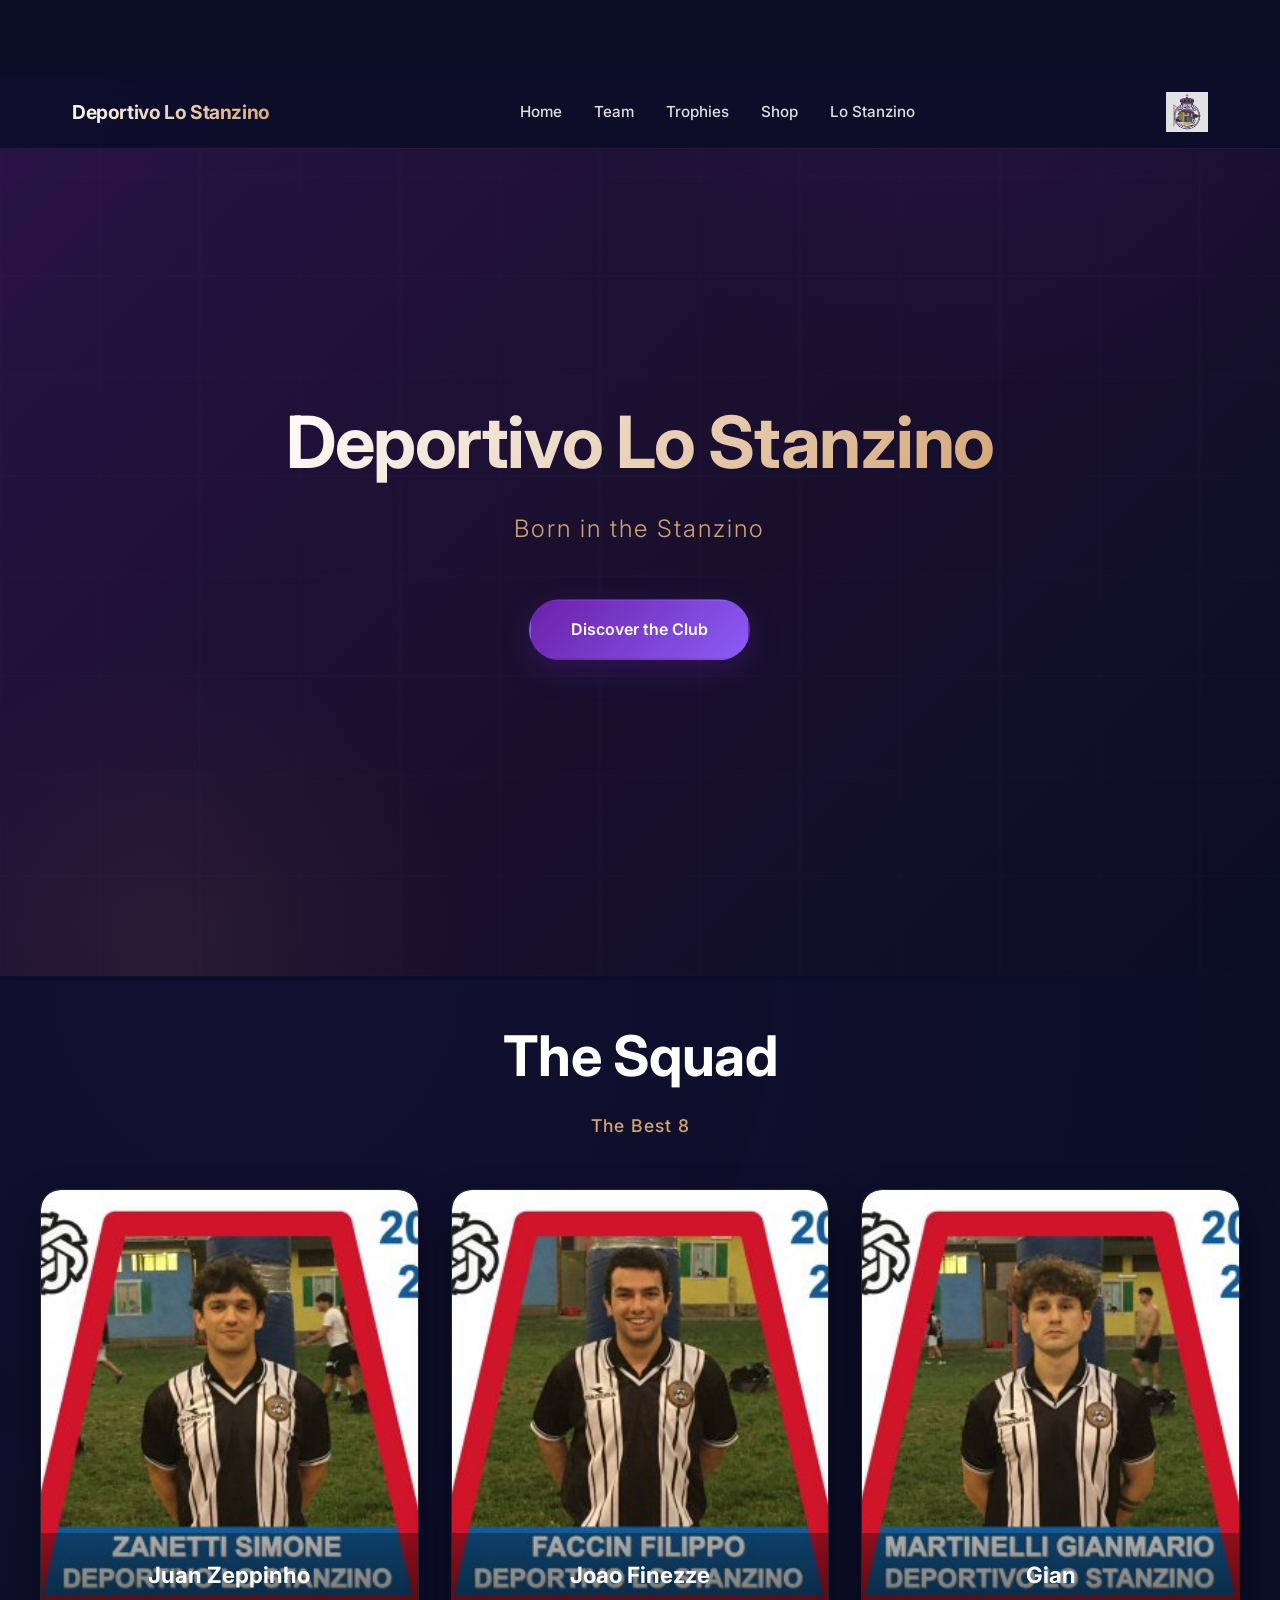
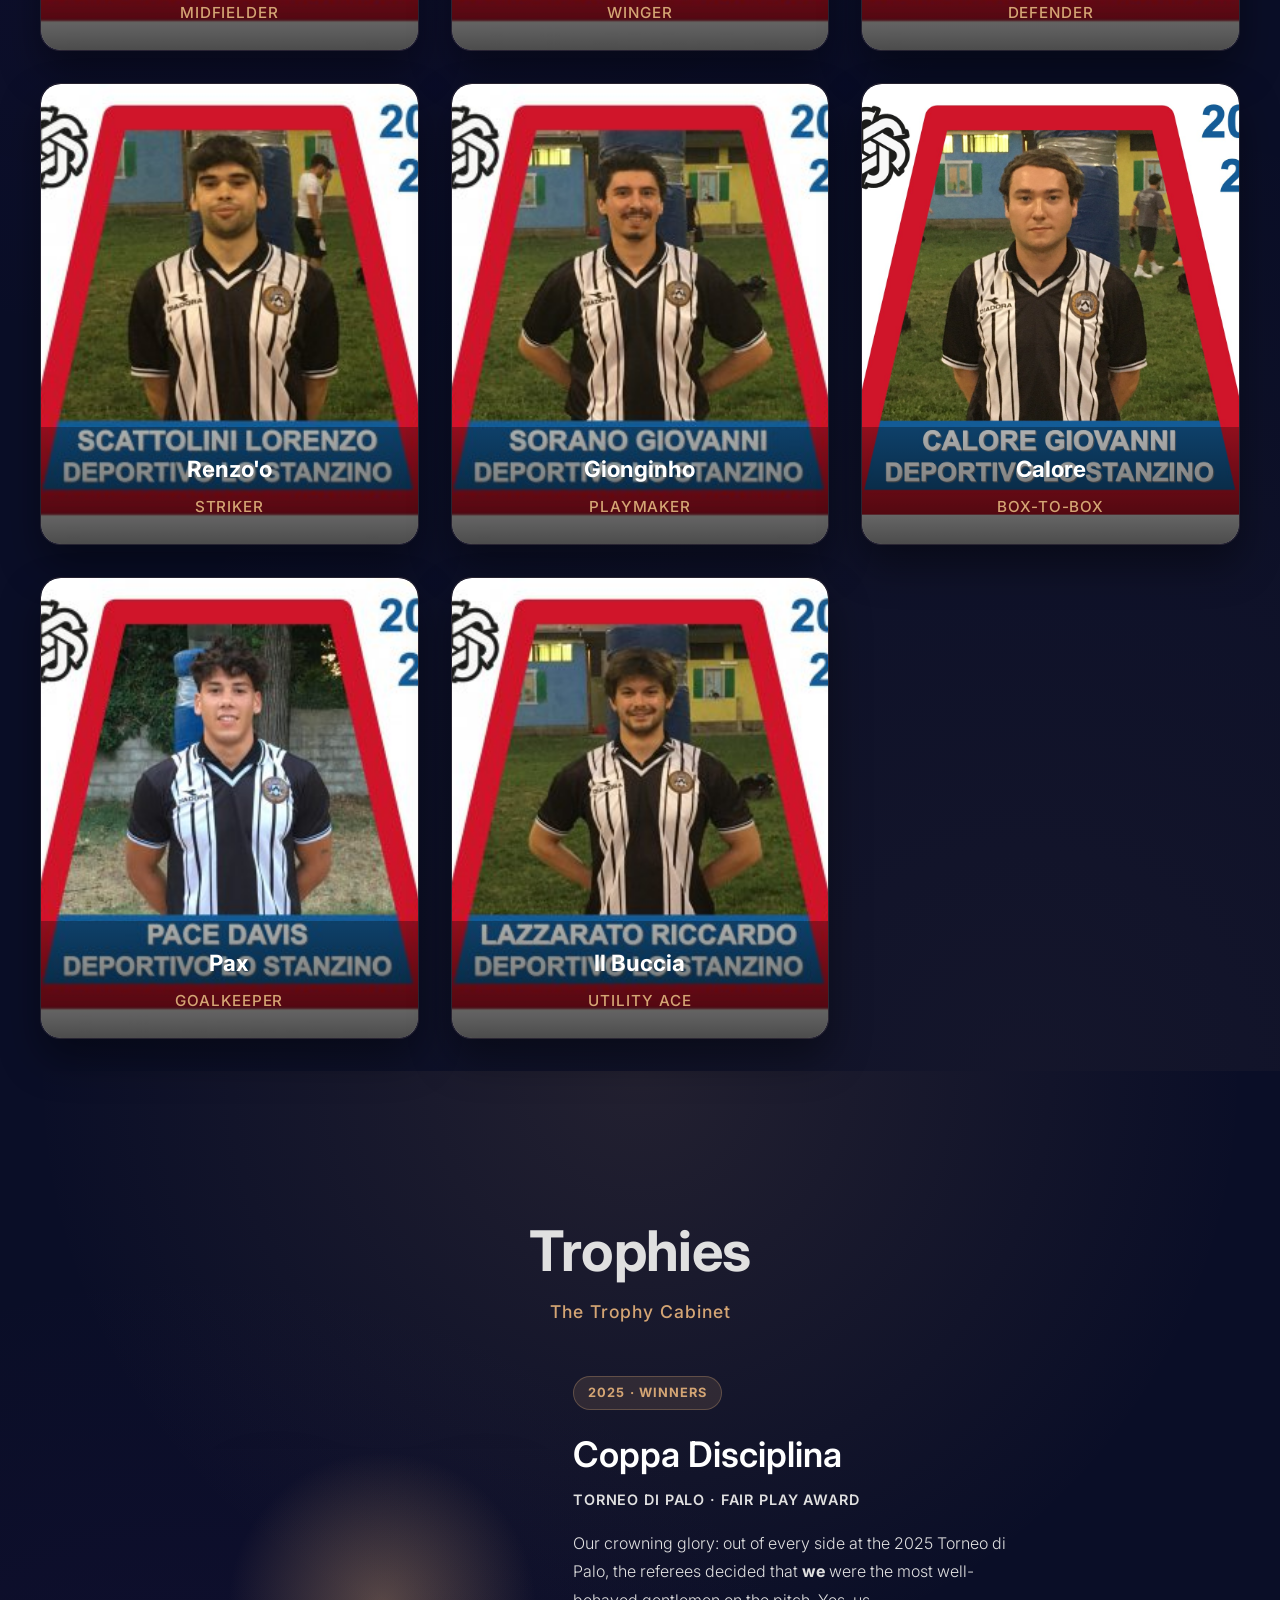
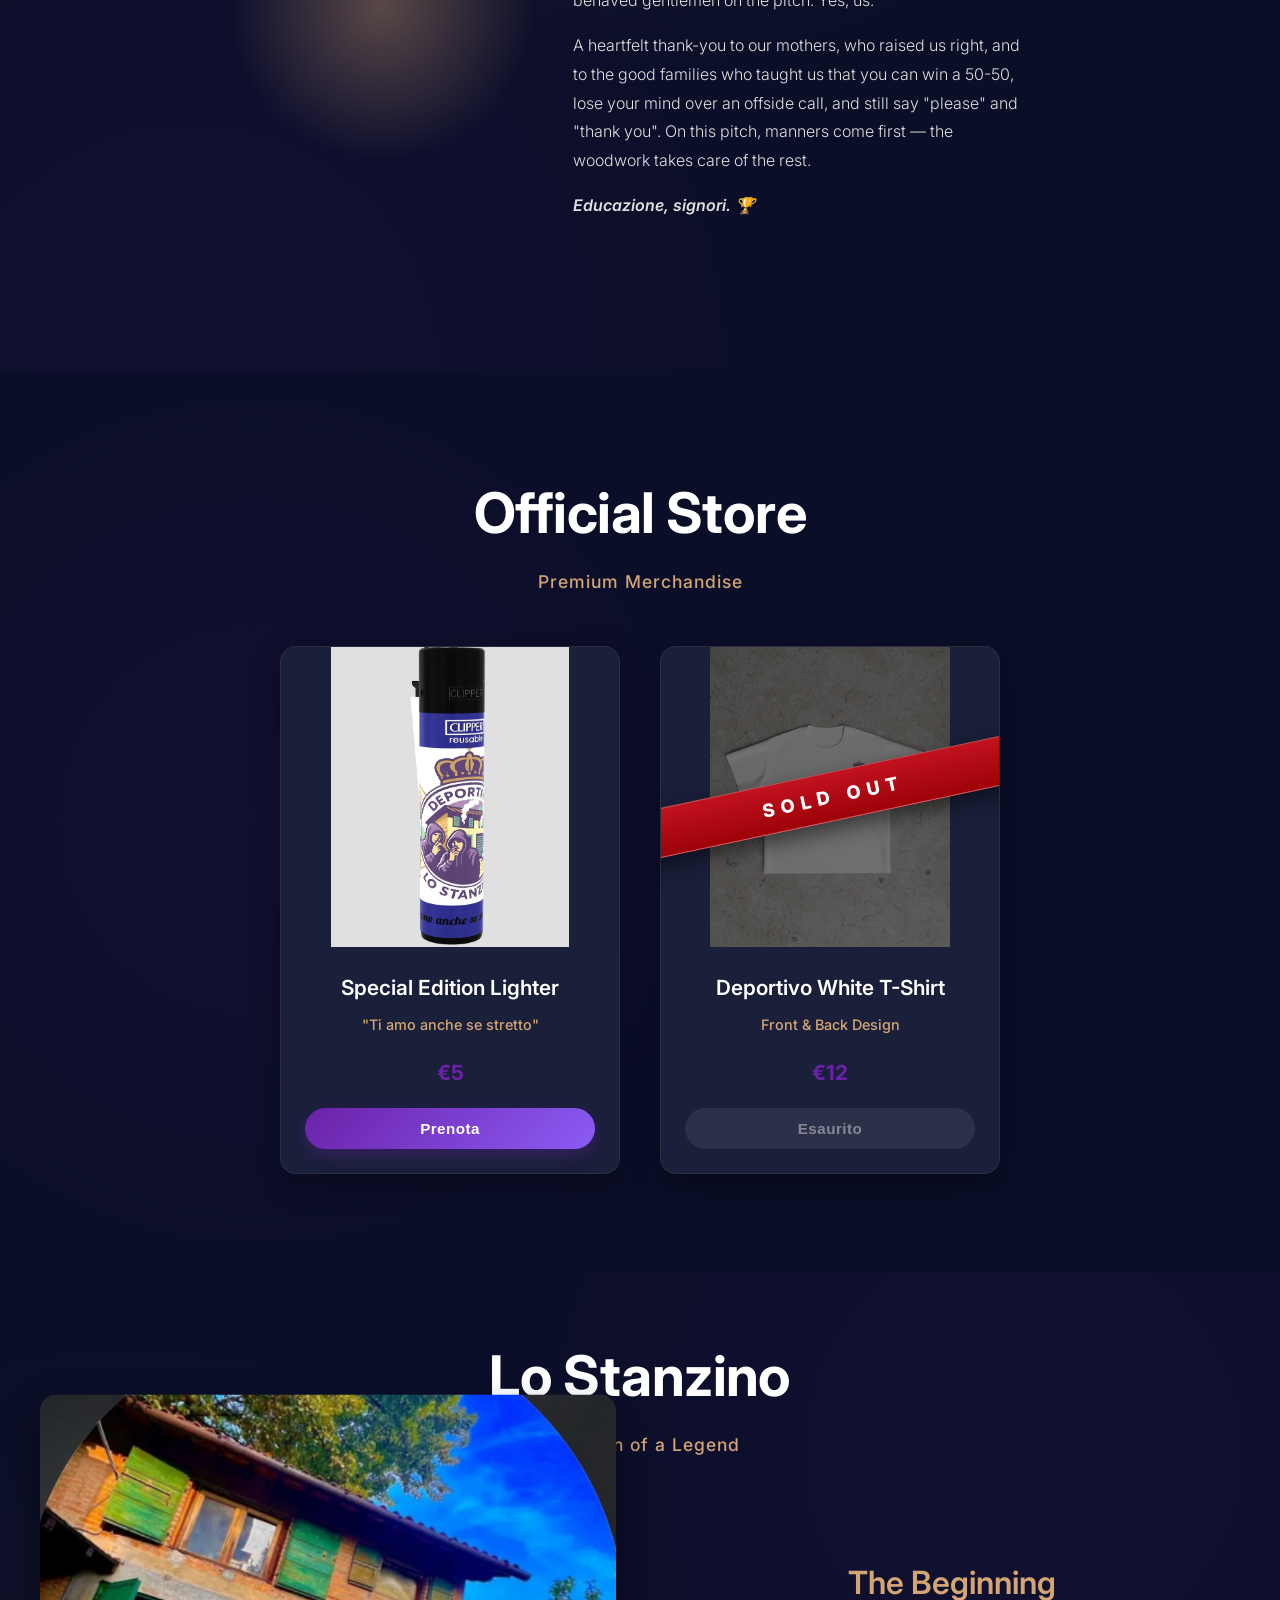
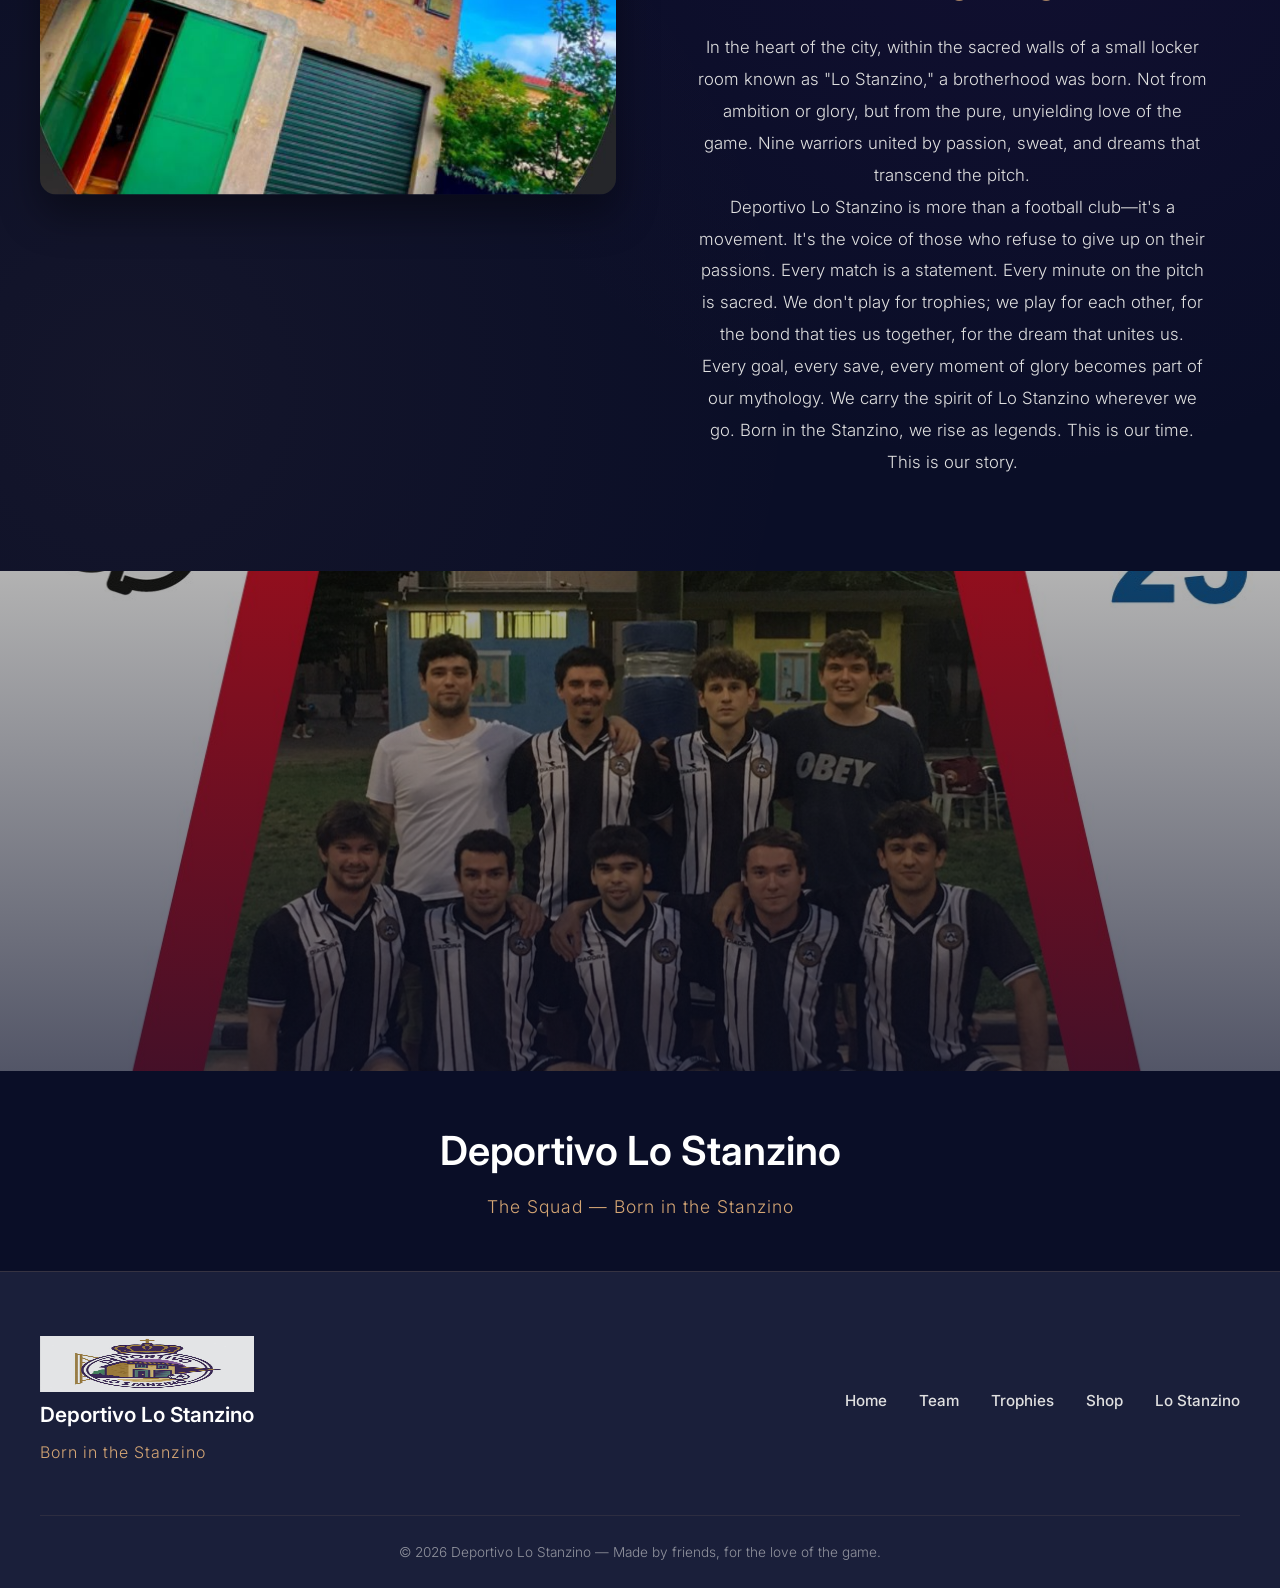
==== index.html @ 2923c327 "Add merch reservation modal (email request via FormSubmit) - Prenota button on available products (E" ====
<!DOCTYPE html>
<html lang="en">
<head>
    <meta charset="UTF-8">
    <meta name="viewport" content="width=device-width, initial-scale=1.0">
    <title>Deportivo Lo Stanzino - Born in the Stanzino</title>
    <link rel="preconnect" href="https://fonts.googleapis.com">
    <link rel="preconnect" href="https://fonts.gstatic.com" crossorigin>
    <link href="https://fonts.googleapis.com/css2?family=Inter:wght@300;400;500;600;700;800&display=swap" rel="stylesheet">
    <link rel="stylesheet" href="style.css?v=reserve-1">
</head>
<body>
    <!-- SCROLL PROGRESS INDICATOR -->
    <div class="scroll-progress"></div>
    <nav class="navbar">
        <div class="nav-container">
            <h1 class="nav-logo">Deportivo Lo Stanzino</h1>
            <ul class="nav-links">
                <li><a href="#hero">Home</a></li>
                <li><a href="#team">Team</a></li>
                <li><a href="#trophies">Trophies</a></li>
                <li><a href="#shop">Shop</a></li>
                <li><a href="#stanzino">Lo Stanzino</a></li>
            </ul>            <div class="nav-logo-right">
                <img loading="lazy" decoding="async" src="images/Logo.png" alt="Deportivo Lo Stanzino Logo">
            </div>        </div>
    </nav>

    <main class="main-container">
        <!-- HERO SECTION -->
        <section id="hero" class="section hero">
            <div class="hero-overlay"></div>
            <div class="hero-content">
                <h1>Deportivo Lo Stanzino</h1>
                <p class="hero-subtitle">Born in the Stanzino</p>
                <a href="#team" class="btn btn-primary">Discover the Club</a>
            </div>
        </section>

        <!-- TEAM SECTION -->
        <section id="team" class="section team">
            <div class="section-content">
                <h2>The Squad</h2>
                <p class="section-subtitle">The Best 8</p>
                <div class="players-grid squad-grid">
                    <article class="player-card flip-card fade-in" data-flip-card data-player="juan-zeppinho" tabindex="0" role="button" aria-pressed="false" aria-label="Flip card for Juan Zeppinho">
                        <div class="card-inner">
                            <div class="card-face card-front">
                                <img loading="lazy" decoding="async" src="images/Zeppe.jpg" alt="Juan Zeppinho">
                                <div class="player-info">
                                    <h3>Juan Zeppinho</h3>
                                    <p>Midfielder</p>
                                </div>
                            </div>
                            <div class="card-face card-back">
                                <span class="player-tag">The Brain</span>
                                <h3>Juan Zeppinho</h3>
                                <p><strong>Position:</strong> Midfielder</p>
                                <p><strong>Fun stat:</strong> 94% success rate on passes nobody saw coming.</p>
                                <p>Builds impossible plays, survives impossible dribbles, and somehow always leaves two defenders arguing.</p>
                                <p class="player-traits">Traits: vision, chaos control, velvet first touch</p>
                            </div>
                        </div>
                    </article>

                    <article class="player-card flip-card fade-in" data-flip-card data-player="joao-finezze" tabindex="0" role="button" aria-pressed="false" aria-label="Flip card for Joao Finezze">
                        <div class="card-inner">
                            <div class="card-face card-front">
                                <img loading="lazy" decoding="async" src="images/Joaofinezze.jpg" alt="Joao Finezze">
                                <div class="player-info">
                                    <h3>Joao Finezze</h3>
                                    <p>Winger</p>
                                </div>
                            </div>
                            <div class="card-face card-back">
                                <span class="player-tag">Silk Boots</span>
                                <h3>Joao Finezze</h3>
                                <p><strong>Position:</strong> Winger</p>
                                <p><strong>Fun stat:</strong> Averages three nutmegs per match and one apology.</p>
                                <p>Lives for the flashy touch, the risky feint, and the moment a fullback realizes it is going to be a long night.</p>
                                <p class="player-traits">Traits: flair, quick feet, crowd energy</p>
                            </div>
                        </div>
                    </article>

                    <article class="player-card flip-card fade-in" data-flip-card data-player="gian" tabindex="0" role="button" aria-pressed="false" aria-label="Flip card for Gian">
                        <div class="card-inner">
                            <div class="card-face card-front">
                                <img loading="lazy" decoding="async" src="images/Gian.jpg" alt="Gian">
                                <div class="player-info">
                                    <h3>Gian</h3>
                                    <p>Defender</p>
                                </div>
                            </div>
                            <div class="card-face card-back">
                                <span class="player-tag">Wall Builder</span>
                                <h3>Gian</h3>
                                <p><strong>Position:</strong> Defender</p>
                                <p><strong>Fun stat:</strong> Has never met a tackle he did not think was clean.</p>
                                <p>Turns every duel into a personal mission and protects the back line with pure stubbornness and perfect timing.</p>
                                <p class="player-traits">Traits: grit, timing, shoulder-to-shoulder masterclass</p>
                            </div>
                        </div>
                    </article>

                    <article class="player-card flip-card fade-in" data-flip-card data-player="renzo" tabindex="0" role="button" aria-pressed="false" aria-label="Flip card for Renzo'o">
                        <div class="card-inner">
                            <div class="card-face card-front">
                                <img loading="lazy" decoding="async" src="images/Renzo'o.jpg" alt="Renzo'o">
                                <div class="player-info">
                                    <h3>Renzo'o</h3>
                                    <p>Striker</p>
                                </div>
                            </div>
                            <div class="card-face card-back">
                                <span class="player-tag">Last Touch Prince</span>
                                <h3>Renzo'o</h3>
                                <p><strong>Position:</strong> Striker</p>
                                <p><strong>Fun stat:</strong> Needs half a chance, and usually asks for less.</p>
                                <p>Appears quiet for ten minutes, then suddenly scores like he had been scripting the whole match from the shadows.</p>
                                <p class="player-traits">Traits: positioning, cold finishing, sneaky movement</p>
                            </div>
                        </div>
                    </article>

                    <article class="player-card flip-card fade-in" data-flip-card data-player="gionginho" tabindex="0" role="button" aria-pressed="false" aria-label="Flip card for Gionginho">
                        <div class="card-inner">
                            <div class="card-face card-front">
                                <img loading="lazy" decoding="async" src="images/Gionginho.jpg" alt="Gionginho">
                                <div class="player-info">
                                    <h3>Gionginho</h3>
                                    <p>Playmaker</p>
                                </div>
                            </div>
                            <div class="card-face card-back">
                                <span class="player-tag">Tempo Dealer</span>
                                <h3>Gionginho</h3>
                                <p><strong>Position:</strong> Playmaker</p>
                                <p><strong>Fun stat:</strong> Controls pace so well even teammates start jogging to his rhythm.</p>
                                <p>Reads the game two steps ahead and makes the hard pass look like the most obvious decision in the world.</p>
                                <p class="player-traits">Traits: composure, passing range, calm under pressure</p>
                            </div>
                        </div>
                    </article>

                    <article class="player-card flip-card fade-in" data-flip-card data-player="calore" tabindex="0" role="button" aria-pressed="false" aria-label="Flip card for Calore">
                        <div class="card-inner">
                            <div class="card-face card-front">
                                <img loading="lazy" decoding="async" src="images/Calore.jpg" alt="Calore">
                                <div class="player-info">
                                    <h3>Calore</h3>
                                    <p>Box-to-box</p>
                                </div>
                            </div>
                            <div class="card-face card-back">
                                <span class="player-tag">Engine Room</span>
                                <h3>Calore</h3>
                                <p><strong>Position:</strong> Box-to-box Midfielder</p>
                                <p><strong>Fun stat:</strong> Covers so much ground the GPS asks for a break.</p>
                                <p>Brings noise, pressing, and endless legs, then still finds energy to argue for one more attacking run.</p>
                                <p class="player-traits">Traits: stamina, pressing, relentless recovery runs</p>
                            </div>
                        </div>
                    </article>

                    <article class="player-card flip-card fade-in" data-flip-card data-player="pax" tabindex="0" role="button" aria-pressed="false" aria-label="Flip card for Pax">
                        <div class="card-inner">
                            <div class="card-face card-front">
                                <img loading="lazy" decoding="async" src="images/Pax.jpg" alt="Pax">
                                <div class="player-info">
                                    <h3>Pax</h3>
                                    <p>Goalkeeper</p>
                                </div>
                            </div>
                            <div class="card-face card-back">
                                <span class="player-tag">Safe Hands</span>
                                <h3>Pax</h3>
                                <p><strong>Position:</strong> Goalkeeper</p>
                                <p><strong>Fun stat:</strong> Makes one impossible save per game just to keep the plot interesting.</p>
                                <p>The last line of defense, loudest voice on the pitch, and owner of the dramatic stop everyone talks about after.</p>
                                <p class="player-traits">Traits: reflexes, leadership, chaos management</p>
                            </div>
                        </div>
                    </article>

                    <article class="player-card flip-card fade-in" data-flip-card data-player="il-buccia" tabindex="0" role="button" aria-pressed="false" aria-label="Flip card for Il Buccia">
                        <div class="card-inner">
                            <div class="card-face card-front">
                                <img loading="lazy" decoding="async" src="images/Ilbuccia.jpg" alt="Il Buccia">
                                <div class="player-info">
                                    <h3>Il Buccia</h3>
                                    <p>Utility Ace</p>
                                </div>
                            </div>
                            <div class="card-face card-back">
                                <span class="player-tag">Wildcard</span>
                                <h3>Il Buccia</h3>
                                <p><strong>Position:</strong> Utility Player</p>
                                <p><strong>Fun stat:</strong> Can play anywhere, including emotionally in the opponent's head.</p>
                                <p>Impossible to label, impossible to ignore, and always one strange bounce away from doing something unforgettable.</p>
                                <p class="player-traits">Traits: adaptability, hustle, unpredictable genius</p>
                            </div>
                        </div>
                    </article>
                </div>
            </div>
        </section>

        <!-- TROPHIES SECTION -->
        <section id="trophies" class="section trophies">
            <div class="section-content">
                <h2>Trophies</h2>
                <p class="section-subtitle">The Trophy Cabinet</p>

                <div class="trophy-showcase fade-in">
                    <div class="trophy-visual">
                        <img src="images/Trophies/coppa-disciplina-2025-sticker.png" alt="Coppa Disciplina 2025 - Torneo di Palo" width="270" loading="lazy" decoding="async">
                    </div>
                    <div class="trophy-details">
                        <span class="trophy-tag">2025 · Winners</span>
                        <h3>Coppa Disciplina</h3>
                        <p class="trophy-meta">Torneo di Palo · Fair Play Award</p>
                        <p>Our crowning glory: out of every side at the 2025 Torneo di Palo, the referees decided that <strong>we</strong> were the most well-behaved gentlemen on the pitch. Yes, us.</p>
                        <p>A heartfelt thank-you to our mothers, who raised us right, and to the good families who taught us that you can win a 50-50, lose your mind over an offside call, and still say "please" and "thank you". On this pitch, manners come first — the woodwork takes care of the rest.</p>
                        <p class="trophy-footnote">Educazione, signori. 🏆</p>
                    </div>
                </div>
            </div>
        </section>

        <!-- SHOP SECTION -->
        <section id="shop" class="section shop">
            <div class="section-content">
                <h2>Official Store</h2>
                <p class="section-subtitle">Premium Merchandise</p>
                <div class="products-grid">
                    <div class="product-card fade-in">
                        <div class="product-image">
                            <img loading="lazy" decoding="async" src="images/AccendinoTiamoanchesestrettospecialedition.jpeg" alt="Ti amo anche se stretto Special Edition Lighter">
                        </div>
                        <h3>Special Edition Lighter</h3>
                        <p class="product-subtitle">"Ti amo anche se stretto"</p>
                        <p class="price">€5</p>
                        <button class="btn-reserve" type="button" data-reserve-open data-product="Special Edition Lighter">Prenota</button>
                    </div>
                    <div class="product-card fade-in sold-out">
                        <div class="product-image">
                            <img loading="lazy" decoding="async" src="images/TeeDeportivoFronte.jpeg" alt="Deportivo White T-Shirt">
                            <span class="sold-out-banner">Sold Out</span>
                        </div>
                        <h3>Deportivo White T-Shirt</h3>
                        <p class="product-subtitle">Front & Back Design</p>
                        <p class="price">€12</p>
                        <button class="btn-reserve" type="button" disabled>Esaurito</button>
                    </div>
                </div>
            </div>
        </section>

        <!-- STANZINO SECTION -->
        <section id="stanzino" class="section stanzino">
            <div class="section-content">
                <h2>Lo Stanzino</h2>
                <p class="section-subtitle">The Birth of a Legend</p>
                
                <div class="story-container">
                    <div class="story-block fade-in">
                        <img loading="lazy" decoding="async" src="images/Stanzino.jpeg" alt="Lo Stanzino - The Sacred Locker Room" class="story-image">
                        <div class="story-text">
                            <h3>The Beginning</h3>
                            <p>In the heart of the city, within the sacred walls of a small locker room known as "Lo Stanzino," a brotherhood was born. Not from ambition or glory, but from the pure, unyielding love of the game. Nine warriors united by passion, sweat, and dreams that transcend the pitch.</p>
                            <p>Deportivo Lo Stanzino is more than a football club—it's a movement. It's the voice of those who refuse to give up on their passions. Every match is a statement. Every minute on the pitch is sacred. We don't play for trophies; we play for each other, for the bond that ties us together, for the dream that unites us.</p>
                            <p>Every goal, every save, every moment of glory becomes part of our mythology. We carry the spirit of Lo Stanzino wherever we go. Born in the Stanzino, we rise as legends. This is our time. This is our story.</p>
                        </div>
                    </div>
                </div>
            </div>
        </section>

        <!-- TEAM PHOTO CLOSING -->
        <section class="team-photo-closing">
            <div class="team-photo-container">
                <img loading="lazy" decoding="async" src="images/DEPORTIVO.jpg" alt="Deportivo Lo Stanzino - The Squad">
                <div class="photo-overlay"></div>
            </div>
            <div class="photo-caption">
                <h3>Deportivo Lo Stanzino</h3>
                <p>The Squad — Born in the Stanzino</p>
            </div>
        </section>
    </main>

    <!-- FOOTER -->
    <footer class="site-footer">
        <div class="footer-content">
            <div class="footer-brand">
                <img loading="lazy" decoding="async" src="images/Logo.png" alt="Deportivo Lo Stanzino Logo" class="footer-logo">
                <h3>Deportivo Lo Stanzino</h3>
                <p>Born in the Stanzino</p>
            </div>
            <nav class="footer-links" aria-label="Footer navigation">
                <a href="#hero">Home</a>
                <a href="#team">Team</a>
                <a href="#trophies">Trophies</a>
                <a href="#shop">Shop</a>
                <a href="#stanzino">Lo Stanzino</a>
            </nav>
        </div>
        <div class="footer-bottom">
            <p>&copy; <span id="footer-year">2026</span> Deportivo Lo Stanzino — Made by friends, for the love of the game.</p>
        </div>
    </footer>

    <!-- RESERVATION MODAL -->
    <div class="reserve-modal" id="reserveModal" hidden>
        <div class="reserve-backdrop" data-reserve-close></div>
        <div class="reserve-dialog" role="dialog" aria-modal="true" aria-labelledby="reserveTitle">
            <button class="reserve-x" type="button" data-reserve-close aria-label="Chiudi">&times;</button>

            <form class="reserve-form" id="reserveForm" novalidate>
                <h3 id="reserveTitle">Prenota il tuo merch</h3>
                <p class="reserve-product">Prodotto: <span id="reserveProductName">—</span></p>
                <label for="reserveEmail">La tua email</label>
                <input type="email" id="reserveEmail" name="email" placeholder="nome@email.com" autocomplete="email" required>
                <button type="submit" class="btn btn-primary reserve-submit">Invia richiesta</button>
                <p class="reserve-feedback" id="reserveFeedback" role="status"></p>
            </form>

            <div class="reserve-success" id="reserveSuccess" hidden>
                <p class="reserve-success-emoji">🍀</p>
                <p>Grazie, se sei fortunato/a otterrai il merch al TDP !</p>
                <button type="button" class="btn btn-primary" data-reserve-close>Chiudi</button>
            </div>
        </div>
    </div>

    <script src="script.js?v=reserve-1"></script>
</body>
</html>
---- style.css ----
/* ============================
   GLOBAL STYLES & VARIABLES
   ============================ */

:root {
    --primary: #6B21A8; /* Purple */
    --secondary: #FFFFFF; /* White */
    --accent: #D4A574; /* Gold */
    --dark: #0A0E27;
    --light-dark: #1a1f3a;
    --text-light: #e0e0e0;

    --transition-smooth: 0.3s cubic-bezier(0.4, 0, 0.2, 1);
    --transition-ease: 0.4s ease-out;
}

* {
    margin: 0;
    padding: 0;
    box-sizing: border-box;
}

html {
    scroll-behavior: smooth;
    scroll-snap-type: y mandatory;
}

body {
    font-family: 'Inter', sans-serif;
    background-color: var(--dark);
    color: var(--text-light);
    line-height: 1.6;
    overflow-x: hidden;
}

/* ============================
   TYPOGRAPHY
   ============================ */

h1 {
    font-size: clamp(2rem, 8vw, 4.5rem);
    font-weight: 700;
    letter-spacing: -0.02em;
}

h2 {
    font-size: clamp(1.8rem, 6vw, 3.5rem);
    font-weight: 700;
    letter-spacing: -0.01em;
}

h3 {
    font-size: 1.3rem;
    font-weight: 600;
}

p {
    font-size: 1rem;
    font-weight: 300;
    line-height: 1.8;
}

/* ============================
   NAVIGATION BAR
   ============================ */

.navbar {
    position: fixed;
    top: 0;
    width: 100%;
    background: rgba(10, 14, 39, 0.85);
    backdrop-filter: blur(16px);
    border-bottom: 1px solid rgba(212, 165, 116, 0.1);
    z-index: 1000;
    padding: 1rem 0;
}

.nav-container {
    max-width: 1200px;
    margin: 0 auto;
    padding: 0 2rem;
    display: flex;
    justify-content: space-between;
    align-items: center;
}

.nav-logo {
    font-size: 1.2rem;
    font-weight: 700;
    background: linear-gradient(135deg, var(--secondary) 0%, var(--accent) 100%);
    -webkit-background-clip: text;
    -webkit-text-fill-color: transparent;
    background-clip: text;
}

.nav-links {
    display: flex;
    list-style: none;
    gap: 2rem;
}

.nav-links a {
    color: var(--text-light);
    text-decoration: none;
    font-size: 0.95rem;
    font-weight: 500;
    position: relative;
    transition: color var(--transition-smooth);
}

.nav-links a::after {
    content: '';
    position: absolute;
    bottom: -4px;
    left: 0;
    width: 0;
    height: 2px;
    background: var(--accent);
    transition: width var(--transition-smooth);
}

.nav-links a:hover {
    color: var(--accent);
}

.nav-links a:hover::after {
    width: 100%;
}

.nav-logo-right {
    display: flex;
    align-items: center;
}

.nav-logo-right img {
    max-height: 40px;
    width: auto;
    opacity: 0.9;
    transition: opacity var(--transition-smooth);
}

.nav-logo-right img:hover {
    opacity: 1;
}

/* ============================
   MAIN CONTAINER & SECTIONS
   ============================ */

.main-container {
    margin-top: 80px;
}

.section {
    min-height: 100vh;
    display: flex;
    align-items: center;
    justify-content: center;
    scroll-snap-align: start;
    padding: 2rem;
}

.section-content {
    max-width: 1200px;
    width: 100%;
    text-align: center;
}

/* ============================
   HERO SECTION
   ============================ */

.hero {
    position: relative;
    background: linear-gradient(135deg, #2a1348 0%, #1a0f2e 50%, #0a0e27 100%);
    overflow: hidden;
}

.hero::before {
    content: '';
    position: absolute;
    top: -50%;
    right: -10%;
    width: 800px;
    height: 800px;
    background: radial-gradient(circle, rgba(107, 33, 168, 0.15) 0%, transparent 70%);
    animation: floating 8s ease-in-out infinite;
}

.hero::after {
    content: '';
    position: absolute;
    bottom: -30%;
    left: -10%;
    width: 600px;
    height: 600px;
    background: radial-gradient(circle, rgba(212, 165, 116, 0.08) 0%, transparent 70%);
    animation: floating 12s ease-in-out infinite;
}

.hero-overlay {
    position: absolute;
    inset: 0;
    background: url('data:image/svg+xml,<svg xmlns="http://www.w3.org/2000/svg" width="100" height="100"><rect opacity="0.05" width="100" height="100" fill="none" stroke="white" stroke-width="1"/></svg>');
    opacity: 0.3;
}

.hero-content {
    position: relative;
    z-index: 2;
    text-align: center;
    animation: fadeInUp 1.2s ease-out;
}

.hero h1 {
    margin-bottom: 0.5rem;
    background: linear-gradient(135deg, var(--secondary) 0%, var(--accent) 100%);
    -webkit-background-clip: text;
    -webkit-text-fill-color: transparent;
    background-clip: text;
}

.hero-subtitle {
    font-size: 1.5rem;
    color: var(--accent);
    font-weight: 300;
    letter-spacing: 2px;
    margin-bottom: 3rem;
    animation: fadeIn 1.5s ease-out 0.3s both;
}

.btn {
    display: inline-block;
    padding: 1rem 2.5rem;
    border-radius: 50px;
    font-size: 1rem;
    font-weight: 600;
    text-decoration: none;
    transition: all var(--transition-smooth);
    border: 2px solid transparent;
    cursor: pointer;
    position: relative;
    overflow: hidden;
}

.btn::before {
    content: '';
    position: absolute;
    inset: 0;
    background: linear-gradient(135deg, transparent, rgba(255, 255, 255, 0.1));
    opacity: 0;
    transition: opacity var(--transition-smooth);
}

.btn-primary {
    background: linear-gradient(135deg, var(--primary) 0%, #8B5CF6 100%);
    color: var(--secondary);
    box-shadow: 0 10px 30px rgba(107, 33, 168, 0.3);
}

.btn-primary:hover {
    transform: translateY(-3px);
    box-shadow: 0 15px 40px rgba(107, 33, 168, 0.5);
}

.btn-primary:active {
    transform: translateY(-1px);
}

/* ============================
   TEAM SECTION
   ============================ */

.team {
    background: var(--dark);
    background-image: 
        radial-gradient(circle at 20% 0%, rgba(107, 33, 168, 0.08) 0%, transparent 50%),
        radial-gradient(circle at 80% 100%, rgba(212, 165, 116, 0.05) 0%, transparent 50%);
}

.team h2,
.shop h2,
.stanzino h2 {
    color: var(--secondary);
    margin-bottom: 0.5rem;
}

.section-subtitle {
    font-size: 1.1rem;
    color: var(--accent);
    font-weight: 500;
    letter-spacing: 1px;
    margin-bottom: 3rem;
}

.players-grid {
    display: grid;
    grid-template-columns: repeat(3, 1fr);
    gap: 2rem;
    margin-top: 3rem;
}

.player-card {
    position: relative;
    border-radius: 20px;
    overflow: hidden;
    cursor: pointer;
    transition: all var(--transition-ease);
    box-shadow: 0 20px 40px rgba(0, 0, 0, 0.4);
    opacity: 0;
    transform: translateY(30px);
}

.player-card.fade-in {
    opacity: 1;
    transform: translateY(0);
}

.player-card img {
    width: 100%;
    height: 400px;
    object-fit: cover;
    transition: transform 0.6s cubic-bezier(0.4, 0, 0.2, 1);
    display: block;
}

.player-info {
    padding: 1.5rem;
    background: linear-gradient(180deg, rgba(0, 0, 0, 0.3) 0%, rgba(0, 0, 0, 0.7) 100%);
    position: absolute;
    bottom: 0;
    left: 0;
    right: 0;
    transform: translateY(100%);
    transition: transform var(--transition-ease);
}

.player-info h3 {
    color: var(--secondary);
    font-size: 1.4rem;
    font-weight: 700;
    margin: 0;
}

.player-card:hover {
    transform: scale(1.05) translateY(-10px);
    box-shadow: 0 30px 60px rgba(107, 33, 168, 0.3);
}

.player-card:hover img {
    transform: scale(1.1);
}

.player-card:hover .player-info {
    transform: translateY(0);
}

.player-card::after {
    content: '';
    position: absolute;
    inset: 0;
    background: linear-gradient(135deg, transparent, rgba(212, 165, 116, 0.1));
    opacity: 0;
    transition: opacity var(--transition-smooth);
    pointer-events: none;
    z-index: 1;
}

.player-card:hover::after {
    opacity: 1;
}

/* ============================
   TEAM PHOTO SECTION
   ============================ */

.team-photo-section {
    scroll-snap-align: start;
    width: 100%;
    margin: 0;
    padding: 0;
    overflow: hidden;
    background: var(--dark);
}

.team-photo-container {
    position: relative;
    width: 100%;
    max-height: 500px;
    overflow: hidden;
}

.team-photo-container img {
    width: 100%;
    height: 100%;
    object-fit: cover;
    transition: transform 0.8s cubic-bezier(0.4, 0, 0.2, 1);
}

.team-photo-container:hover img {
    transform: scale(1.05);
}

.photo-overlay {
    position: absolute;
    inset: 0;
    background: linear-gradient(180deg, rgba(0, 0, 0, 0.3) 0%, rgba(10, 14, 39, 0.7) 100%);
}

.photo-caption {
    padding: 3rem 2rem;
    text-align: center;
    background: var(--dark);
}

.photo-caption h3 {
    font-size: 2.5rem;
    color: var(--secondary);
    margin-bottom: 0.5rem;
}

.photo-caption p {
    font-size: 1.1rem;
    color: var(--accent);
    font-weight: 300;
    letter-spacing: 1px;
}

/* ============================
   SHOP SECTION
   ============================ */

.shop {
    background: var(--dark);
    background-image: 
        radial-gradient(circle at 20% 50%, rgba(107, 33, 168, 0.08) 0%, transparent 50%);
}

.products-grid {
    display: grid;
    grid-template-columns: repeat(auto-fit, minmax(260px, 340px));
    justify-content: center;
    align-items: stretch;
    gap: 2.5rem;
    margin-top: 3rem;
}

.product-card {
    display: flex;
    flex-direction: column;
    background: var(--light-dark);
    border-radius: 16px;
    overflow: hidden;
    transition: all var(--transition-smooth);
    border: 1px solid rgba(212, 165, 116, 0.1);
    box-shadow: 0 10px 30px rgba(0, 0, 0, 0.3);
    opacity: 0;
    transform: translateY(30px);
}

.product-card.fade-in {
    opacity: 1;
    transform: translateY(0);
}

.product-image {
    position: relative;
    overflow: hidden;
    aspect-ratio: 1;
    height: 300px;
}

.product-image img {
    width: 100%;
    height: 100%;
    object-fit: contain;
    transition: transform 0.6s cubic-bezier(0.4, 0, 0.2, 1);
}

/* SOLD OUT — classic diagonal band barring the product */
.product-card.sold-out .product-image img {
    filter: grayscale(0.45) brightness(0.55);
}

.product-card.sold-out:hover .product-image img {
    transform: none;
}

.sold-out-banner {
    position: absolute;
    top: 50%;
    left: 50%;
    width: 150%;
    transform: translate(-50%, -50%) rotate(-12deg);
    text-align: center;
    text-indent: 0.35em; /* offset the trailing letter-spacing for true centering */
    background: linear-gradient(180deg, #c1121f 0%, #9d0208 100%);
    color: var(--secondary);
    font-size: 1.15rem;
    font-weight: 800;
    letter-spacing: 0.35em;
    text-transform: uppercase;
    padding: 0.55rem 0;
    box-shadow: 0 8px 20px rgba(0, 0, 0, 0.5);
    border-top: 1px solid rgba(255, 255, 255, 0.3);
    border-bottom: 1px solid rgba(255, 255, 255, 0.3);
    pointer-events: none;
}

.product-card:hover {
    transform: translateY(-8px);
    border-color: rgba(212, 165, 116, 0.3);
    box-shadow: 0 20px 50px rgba(107, 33, 168, 0.25);
}

.product-card:hover .product-image img {
    transform: scale(1.08);
}

.product-card h3 {
    padding: 1.5rem 1.5rem 0.5rem;
    color: var(--secondary);
}

.product-subtitle {
    padding: 0 1.5rem;
    font-size: 0.9rem;
    color: var(--accent);
    font-weight: 500;
}

.price {
    margin-top: auto;
    padding: 1rem 1.5rem;
    font-size: 1.3rem;
    font-weight: 700;
    color: var(--primary);
}

/* Reserve button on product cards */
.btn-reserve {
    margin: 0 1.5rem 1.5rem;
    padding: 0.75rem 1rem;
    border: none;
    border-radius: 999px;
    background: linear-gradient(135deg, var(--primary) 0%, #8B5CF6 100%);
    color: var(--secondary);
    font-size: 0.95rem;
    font-weight: 700;
    letter-spacing: 0.03em;
    cursor: pointer;
    transition: transform var(--transition-smooth), box-shadow var(--transition-smooth);
    box-shadow: 0 6px 16px rgba(107, 33, 168, 0.35);
}

.btn-reserve:hover {
    transform: translateY(-2px);
    box-shadow: 0 10px 24px rgba(107, 33, 168, 0.5);
}

.btn-reserve:disabled {
    background: rgba(255, 255, 255, 0.08);
    color: rgba(224, 224, 224, 0.5);
    cursor: not-allowed;
    box-shadow: none;
    transform: none;
}

/* ============================
   RESERVATION MODAL
   ============================ */
.reserve-modal {
    position: fixed;
    inset: 0;
    z-index: 2000;
    display: flex;
    align-items: center;
    justify-content: center;
    padding: 1.5rem;
}

.reserve-modal[hidden] {
    display: none;
}

.reserve-backdrop {
    position: absolute;
    inset: 0;
    background: rgba(5, 7, 20, 0.75);
    backdrop-filter: blur(6px);
}

.reserve-dialog {
    position: relative;
    z-index: 1;
    width: 100%;
    max-width: 420px;
    background: linear-gradient(160deg, var(--light-dark) 0%, var(--dark) 100%);
    border: 1px solid rgba(212, 165, 116, 0.25);
    border-radius: 20px;
    padding: 2.25rem 1.75rem 1.75rem;
    box-shadow: 0 30px 60px rgba(0, 0, 0, 0.55);
    animation: fadeInUp 0.35s ease-out;
}

.reserve-x {
    position: absolute;
    top: 0.75rem;
    right: 1rem;
    background: none;
    border: none;
    color: var(--text-light);
    font-size: 1.8rem;
    line-height: 1;
    cursor: pointer;
    opacity: 0.6;
    transition: opacity var(--transition-smooth);
}

.reserve-x:hover {
    opacity: 1;
}

.reserve-form h3 {
    font-size: 1.5rem;
    color: var(--secondary);
    margin-bottom: 0.4rem;
}

.reserve-product {
    color: var(--accent);
    font-size: 0.95rem;
    margin-bottom: 1.4rem;
}

.reserve-product span {
    font-weight: 700;
}

.reserve-form label {
    display: block;
    font-size: 0.85rem;
    font-weight: 600;
    letter-spacing: 0.04em;
    text-transform: uppercase;
    color: var(--text-light);
    margin-bottom: 0.5rem;
}

.reserve-form input {
    width: 100%;
    padding: 0.85rem 1rem;
    margin-bottom: 1.25rem;
    border-radius: 12px;
    border: 1px solid rgba(212, 165, 116, 0.3);
    background: rgba(10, 14, 39, 0.6);
    color: var(--secondary);
    font-size: 1rem;
    font-family: inherit;
    transition: border-color var(--transition-smooth);
}

.reserve-form input:focus {
    outline: none;
    border-color: var(--accent);
}

.reserve-form input.invalid {
    border-color: #e5484d;
}

.reserve-submit {
    width: 100%;
    border: none;
    cursor: pointer;
}

.reserve-submit:disabled {
    opacity: 0.6;
    cursor: progress;
}

.reserve-feedback {
    min-height: 1.2rem;
    margin-top: 0.8rem;
    font-size: 0.9rem;
    text-align: center;
    color: #e5484d;
}

.reserve-success {
    text-align: center;
    animation: fadeIn 0.4s ease-out;
}

.reserve-success-emoji {
    font-size: 2.8rem;
    margin-bottom: 0.5rem;
}

.reserve-success p {
    font-size: 1.15rem;
    color: var(--secondary);
    margin-bottom: 1.5rem;
    line-height: 1.5;
}

.reserve-success[hidden] {
    display: none;
}

/* ============================
   TROPHIES SECTION
   ============================ */
.trophies {
    background: var(--dark);
    background-image:
        radial-gradient(circle at 50% 0%, rgba(212, 165, 116, 0.12) 0%, transparent 55%),
        radial-gradient(circle at 15% 100%, rgba(107, 33, 168, 0.08) 0%, transparent 50%);
}

.trophy-showcase {
    margin-top: 3rem;
    display: flex;
    flex-wrap: wrap;
    align-items: center;
    justify-content: center;
    gap: 3.5rem;
    text-align: left;
}

.trophy-visual {
    position: relative;
    flex: 0 0 auto;
    display: flex;
    justify-content: center;
}

/* Golden glow behind the trophy */
.trophy-visual::before {
    content: '';
    position: absolute;
    top: 50%;
    left: 50%;
    width: 320px;
    height: 320px;
    transform: translate(-50%, -50%);
    background: radial-gradient(circle, rgba(212, 165, 116, 0.38) 0%, transparent 68%);
    z-index: 0;
}

.trophy-visual img {
    position: relative;
    z-index: 1;
    width: 270px;
    max-width: 62vw;
    height: auto;
    filter: drop-shadow(0 22px 32px rgba(0, 0, 0, 0.55));
    animation: floating 6s ease-in-out infinite;
}

.trophy-details {
    max-width: 460px;
}

.trophy-tag {
    display: inline-flex;
    padding: 0.35rem 0.9rem;
    margin-bottom: 1rem;
    border-radius: 999px;
    background: rgba(212, 165, 116, 0.14);
    border: 1px solid rgba(212, 165, 116, 0.3);
    color: var(--accent);
    font-size: 0.8rem;
    font-weight: 700;
    letter-spacing: 0.08em;
    text-transform: uppercase;
}

.trophy-details h3 {
    font-size: 2.2rem;
    color: var(--secondary);
    margin-bottom: 0.3rem;
}

.trophy-meta {
    color: var(--accent);
    font-size: 0.9rem;
    font-weight: 600;
    letter-spacing: 0.06em;
    text-transform: uppercase;
    margin-bottom: 1.4rem;
}

.trophy-details p {
    color: var(--text-light);
    margin-bottom: 1rem;
}

.trophy-footnote {
    color: var(--accent);
    font-weight: 600;
    font-style: italic;
}

/* ============================
   STANZINO SECTION
   ============================ */

.stanzino {
    background: var(--dark);
    background-image: 
        radial-gradient(circle at 80% 20%, rgba(107, 33, 168, 0.08) 0%, transparent 50%),
        radial-gradient(circle at 10% 80%, rgba(212, 165, 116, 0.05) 0%, transparent 50%);
}

.story-container {
    margin-top: 4rem;
    display: flex;
    flex-direction: column;
    gap: 4rem;
}

.story-block {
    display: grid;
    grid-template-columns: 1fr 1fr;
    gap: 3rem;
    align-items: center;
    opacity: 0;
    transform: translateY(40px);
    transition: opacity 0.8s ease-out, transform 0.8s ease-out;
}

.story-block.fade-in {
    opacity: 1;
    transform: translateY(0);
}

.story-block:nth-child(even) {
    direction: rtl;
}

.story-block:nth-child(even) > * {
    direction: ltr;
}

.story-text {
    padding: 2rem;
}

.story-text h3 {
    font-size: 2rem;
    color: var(--secondary);
    margin-bottom: 1.5rem;
    color: var(--accent);
}

.story-text p {
    font-size: 1.05rem;
    line-height: 1.9;
    color: var(--text-light);
}

.story-image {
    width: 100%;
    height: 400px;
    object-fit: cover;
    border-radius: 16px;
    box-shadow: 0 20px 40px rgba(0, 0, 0, 0.4);
    transition: transform var(--transition-ease);
}

.story-block:hover .story-image {
    transform: scale(1.03);
}

/* ============================
   TEAM PHOTO CLOSING
   ============================ */

.team-photo-closing {
    scroll-snap-align: start;
    width: 100%;
    margin: 0;
    padding: 0;
    overflow: hidden;
    background: var(--dark);
}

.team-photo-closing .team-photo-container {
    position: relative;
    width: 100%;
    max-height: 500px;
    overflow: hidden;
}

.team-photo-closing .team-photo-container img {
    width: 100%;
    height: 100%;
    object-fit: cover;
    transition: transform 0.8s cubic-bezier(0.4, 0, 0.2, 1);
}

.team-photo-closing .photo-overlay {
    position: absolute;
    inset: 0;
    background: linear-gradient(180deg, rgba(0, 0, 0, 0.3) 0%, rgba(10, 14, 39, 0.7) 100%);
}

.team-photo-closing .photo-caption {
    padding: 3rem 2rem;
    text-align: center;
    background: var(--dark);
}

.team-photo-closing .photo-caption h3 {
    font-size: 2.5rem;
    color: var(--secondary);
    margin-bottom: 0.5rem;
}

.team-photo-closing .photo-caption p {
    font-size: 1.1rem;
    color: var(--accent);
    font-weight: 300;
    letter-spacing: 1px;
}

/* ============================
   SQUAD PAGE
   ============================ */

.squad-page {
    min-height: 100vh;
    background:
        radial-gradient(circle at top left, rgba(107, 33, 168, 0.16) 0%, transparent 35%),
        radial-gradient(circle at bottom right, rgba(212, 165, 116, 0.12) 0%, transparent 30%),
        var(--dark);
}

.page-header {
    padding: 9rem 2rem 3rem;
    text-align: center;
}

.page-header-content {
    max-width: 760px;
    margin: 0 auto;
}

.page-header h1 {
    margin-bottom: 1rem;
    background: linear-gradient(135deg, var(--secondary) 0%, var(--accent) 100%);
    -webkit-background-clip: text;
    -webkit-text-fill-color: transparent;
    background-clip: text;
}

.page-header p:last-child {
    max-width: 620px;
    margin: 0 auto;
}

.squad-showcase {
    min-height: auto;
    padding-top: 1rem;
    padding-bottom: 5rem;
}

.squad-grid {
    align-items: stretch;
}

.player-card.flip-card {
    min-height: 460px;
    perspective: 1400px;
    transform-style: preserve-3d;
    border: 1px solid rgba(212, 165, 116, 0.14);
    background: transparent;
}

.player-card.flip-card .card-inner {
    position: relative;
    width: 100%;
    height: 100%;
    min-height: 460px;
    transition: transform 0.8s cubic-bezier(0.22, 1, 0.36, 1);
    transform-style: preserve-3d;
    -webkit-transform-style: preserve-3d;
}

.player-card.flip-card.is-flipped .card-inner {
    transform: rotateY(180deg);
}

.player-card.flip-card .card-face {
    position: absolute;
    inset: 0;
    display: flex;
    flex-direction: column;
    justify-content: flex-end;
    border-radius: 20px;
    overflow: hidden;
    backface-visibility: hidden;
    -webkit-backface-visibility: hidden;
    transform-style: preserve-3d;
    -webkit-transform-style: preserve-3d;
}

.player-card.flip-card .card-front {
    background: linear-gradient(180deg, rgba(10, 14, 39, 0.05) 0%, rgba(10, 14, 39, 0.95) 100%);
    transform: rotateY(0deg);
    z-index: 2;
}

.player-card.flip-card .card-front img {
    width: 100%;
    height: 100%;
    min-height: 460px;
    object-fit: cover;
}

.player-card.flip-card .card-front .player-info {
    transform: translateY(0);
    z-index: 2;
}

.player-card.flip-card .card-front .player-info p {
    margin-top: 0.35rem;
    color: var(--accent);
    font-size: 0.95rem;
    font-weight: 500;
    letter-spacing: 0.06em;
    text-transform: uppercase;
}

.player-card.flip-card .card-back {
    padding: 1.75rem;
    justify-content: center;
    gap: 0.7rem;
    background:
        linear-gradient(160deg, rgba(31, 39, 77, 0.96) 0%, rgba(10, 14, 39, 0.98) 100%);
    transform: rotateY(180deg);
    z-index: 1;
}

.player-card.flip-card.is-flipped .card-front {
    z-index: 1;
}

.player-card.flip-card.is-flipped .card-back {
    z-index: 2;
}

.player-card.flip-card .card-back h3 {
    font-size: 1.5rem;
    color: var(--secondary);
}

.player-card.flip-card .card-back p {
    line-height: 1.7;
    color: var(--text-light);
}

.pali-presi {
    display: flex;
    align-items: center;
    justify-content: center;
    gap: 0.75rem;
    margin-bottom: 0.6rem;
}

/* Larger, sticker-style palo. The source PNG has a dark photo background
   (no transparency), so a radial mask fades the rectangular edges to
   transparent, isolating the palo like a cut-out sticker. The more
   specific selector beats the generic `.player-card img` rule. */
.player-card.flip-card .palo-sticker {
    display: block;
    height: 88px;
    width: auto;
    object-fit: contain;
    -webkit-mask-image: radial-gradient(ellipse 64% 94% at 50% 47%, #000 62%, transparent 86%);
            mask-image: radial-gradient(ellipse 64% 94% at 50% 47%, #000 62%, transparent 86%);
    filter: drop-shadow(0 6px 12px rgba(0, 0, 0, 0.55)) contrast(1.05) saturate(1.08);
    transition: transform var(--transition-smooth);
}

.player-card.flip-card:hover .palo-sticker {
    transform: translateY(-3px) scale(1.05);
}

.pali-meta {
    display: flex;
    flex-direction: column;
    align-items: flex-start;
    line-height: 1.05;
}

.pali-count {
    font-size: 1.7rem;
    font-weight: 800;
    color: var(--accent);
    text-shadow: 0 2px 6px rgba(0, 0, 0, 0.45);
}

.pali-label {
    font-size: 0.7rem;
    font-weight: 600;
    letter-spacing: 0.14em;
    text-transform: uppercase;
    color: var(--text-light);
    opacity: 0.65;
}

.player-tag {
    display: inline-flex;
    align-self: flex-start;
    padding: 0.35rem 0.8rem;
    border-radius: 999px;
    background: rgba(212, 165, 116, 0.14);
    border: 1px solid rgba(212, 165, 116, 0.25);
    color: var(--accent);
    font-size: 0.8rem;
    font-weight: 700;
    letter-spacing: 0.08em;
    text-transform: uppercase;
}

.player-traits {
    color: var(--accent);
    font-weight: 500;
}

.player-card.flip-card:focus-visible {
    outline: 2px solid rgba(212, 165, 116, 0.8);
    outline-offset: 6px;
}

/* ============================
   ANIMATIONS
   ============================ */

@keyframes fadeIn {
    from {
        opacity: 0;
    }
    to {
        opacity: 1;
    }
}

@keyframes fadeInUp {
    from {
        opacity: 0;
        transform: translateY(30px);
    }
    to {
        opacity: 1;
        transform: translateY(0);
    }
}

@keyframes floating {
    0%, 100% {
        transform: translateY(0px);
    }
    50% {
        transform: translateY(20px);
    }
}

@keyframes slideIn {
    from {
        opacity: 0;
        transform: translateX(-30px);
    }
    to {
        opacity: 1;
        transform: translateX(0);
    }
}

.fade-in {
    opacity: 0;
    transform: translateY(30px);
    transition: opacity 0.6s ease-out, transform 0.6s ease-out;
}

.fade-in.visible {
    opacity: 1;
    transform: translateY(0);
}

/* ============================
   SCROLL PROGRESS INDICATOR
   ============================ */
.scroll-progress {
    position: fixed;
    top: 0;
    left: 0;
    width: 100%;
    height: 3px;
    background: linear-gradient(90deg, var(--accent), var(--primary));
    transform: scaleX(0);
    transform-origin: left;
    z-index: 1001;
    opacity: 0.9;
    transition: opacity 0.3s ease;
}

.scroll-progress.hide {
    opacity: 0;
}

/* ============================
   FOOTER
   ============================ */
.site-footer {
    background: var(--light-dark);
    border-top: 1px solid rgba(212, 165, 116, 0.15);
    padding: 4rem 2rem 0;
}

.footer-content {
    max-width: 1200px;
    margin: 0 auto;
    display: flex;
    flex-wrap: wrap;
    align-items: center;
    justify-content: space-between;
    gap: 2rem;
    padding-bottom: 3rem;
}

.footer-brand {
    display: flex;
    flex-direction: column;
    gap: 0.4rem;
}

.footer-logo {
    max-height: 56px;
    width: auto;
    opacity: 0.9;
}

.footer-brand h3 {
    color: var(--secondary);
    font-size: 1.3rem;
}

.footer-brand p {
    color: var(--accent);
    font-weight: 300;
    letter-spacing: 1px;
}

.footer-links {
    display: flex;
    flex-wrap: wrap;
    gap: 2rem;
}

.footer-links a {
    color: var(--text-light);
    text-decoration: none;
    font-size: 0.95rem;
    font-weight: 500;
    transition: color var(--transition-smooth);
}

.footer-links a:hover {
    color: var(--accent);
}

.footer-bottom {
    max-width: 1200px;
    margin: 0 auto;
    padding: 1.5rem 0;
    border-top: 1px solid rgba(212, 165, 116, 0.1);
    text-align: center;
}

.footer-bottom p {
    font-size: 0.85rem;
    color: rgba(224, 224, 224, 0.6);
}

@media (max-width: 1024px) {
    .players-grid {
        grid-template-columns: repeat(2, 1fr);
        gap: 1.5rem;
    }

    .team-photo-container {
        max-height: 400px;
    }

    .photo-caption h3 {
        font-size: 2rem;
    }
}

@media (max-width: 768px) {
    html {
        scroll-snap-type: none;
    }

    .nav-links {
        gap: 1rem;
        flex-wrap: wrap;
        justify-content: center;
    }

    .nav-links a {
        font-size: 0.9rem;
    }

    .section {
        min-height: auto;
        padding: 1.5rem;
    }

    .players-grid {
        grid-template-columns: 1fr;
        gap: 1.5rem;
    }

    .products-grid {
        gap: 1.5rem;
    }

    .player-card img {
        height: 350px;
    }

    .player-card.flip-card .palo-sticker {
        height: 68px;
        transform: none;
    }

    .pali-count {
        font-size: 1.4rem;
    }

    .page-header {
        padding: 7.5rem 1.25rem 2rem;
    }

    .player-card.flip-card,
    .player-card.flip-card .card-inner,
    .player-card.flip-card .card-front img {
        min-height: 400px;
    }

    .player-card.flip-card {
        width: 100%;
        max-width: 380px;
        margin: 0 auto;
    }

    .player-card.flip-card .card-back {
        padding: 1.4rem;
        justify-content: flex-start;
        overflow-y: auto;
    }

    .story-block {
        grid-template-columns: 1fr;
        gap: 2rem;
    }

    .story-block:nth-child(even) {
        direction: ltr;
    }

    .story-image {
        height: 300px;
    }

    .hero-subtitle {
        font-size: 1.1rem;
    }

    .hero h1 {
        margin-bottom: 1rem;
    }

    .btn {
        padding: 0.9rem 2rem;
        font-size: 0.95rem;
    }

    .team-photo-container {
        max-height: 300px;
    }

    .photo-caption {
        padding: 2rem 1rem;
    }

    .photo-caption h3 {
        font-size: 1.5rem;
    }

    .photo-caption p {
        font-size: 0.95rem;
    }

    .trophy-showcase {
        gap: 2rem;
        text-align: center;
    }

    .trophy-visual img {
        width: 200px;
    }

    .trophy-visual::before {
        width: 240px;
        height: 240px;
    }

    .trophy-tag {
        margin-left: auto;
        margin-right: auto;
    }

    .footer-content {
        flex-direction: column;
        text-align: center;
    }

    .footer-brand {
        align-items: center;
    }

    .footer-links {
        justify-content: center;
        gap: 1.25rem;
    }
}
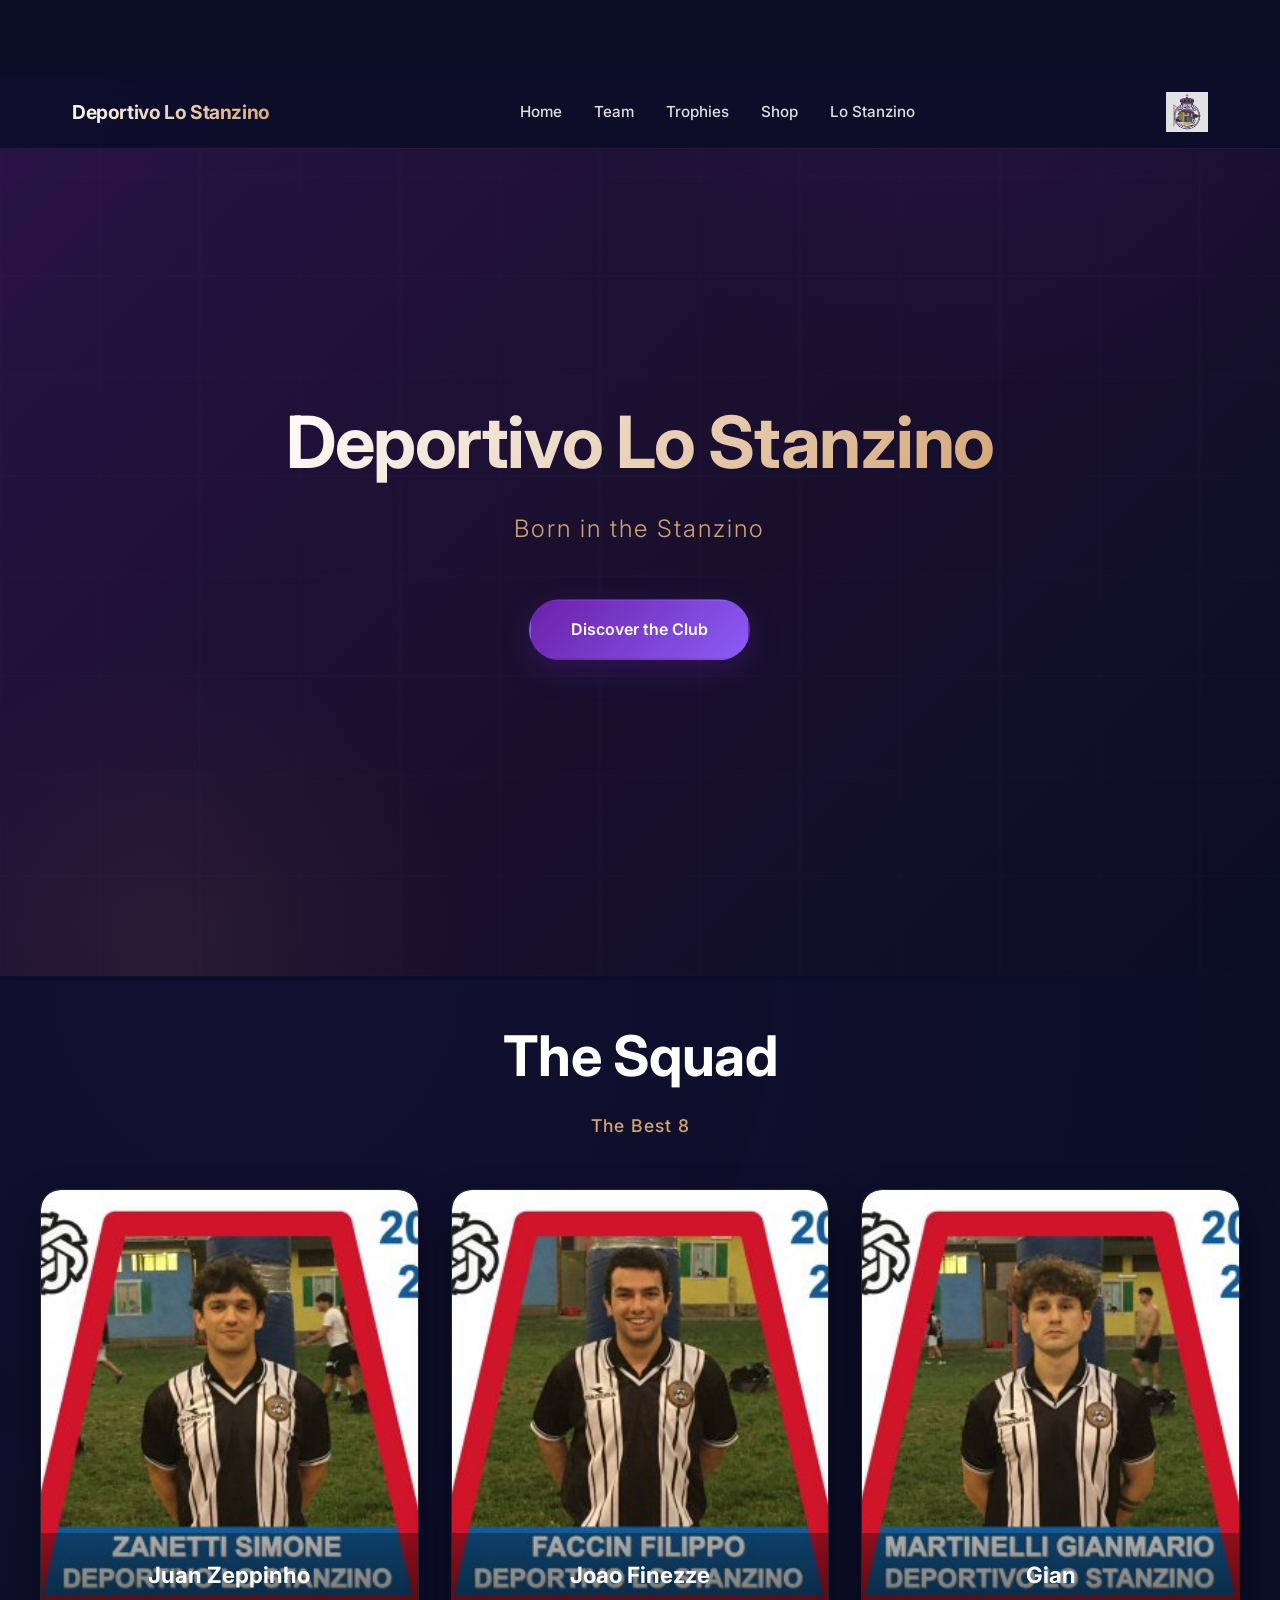
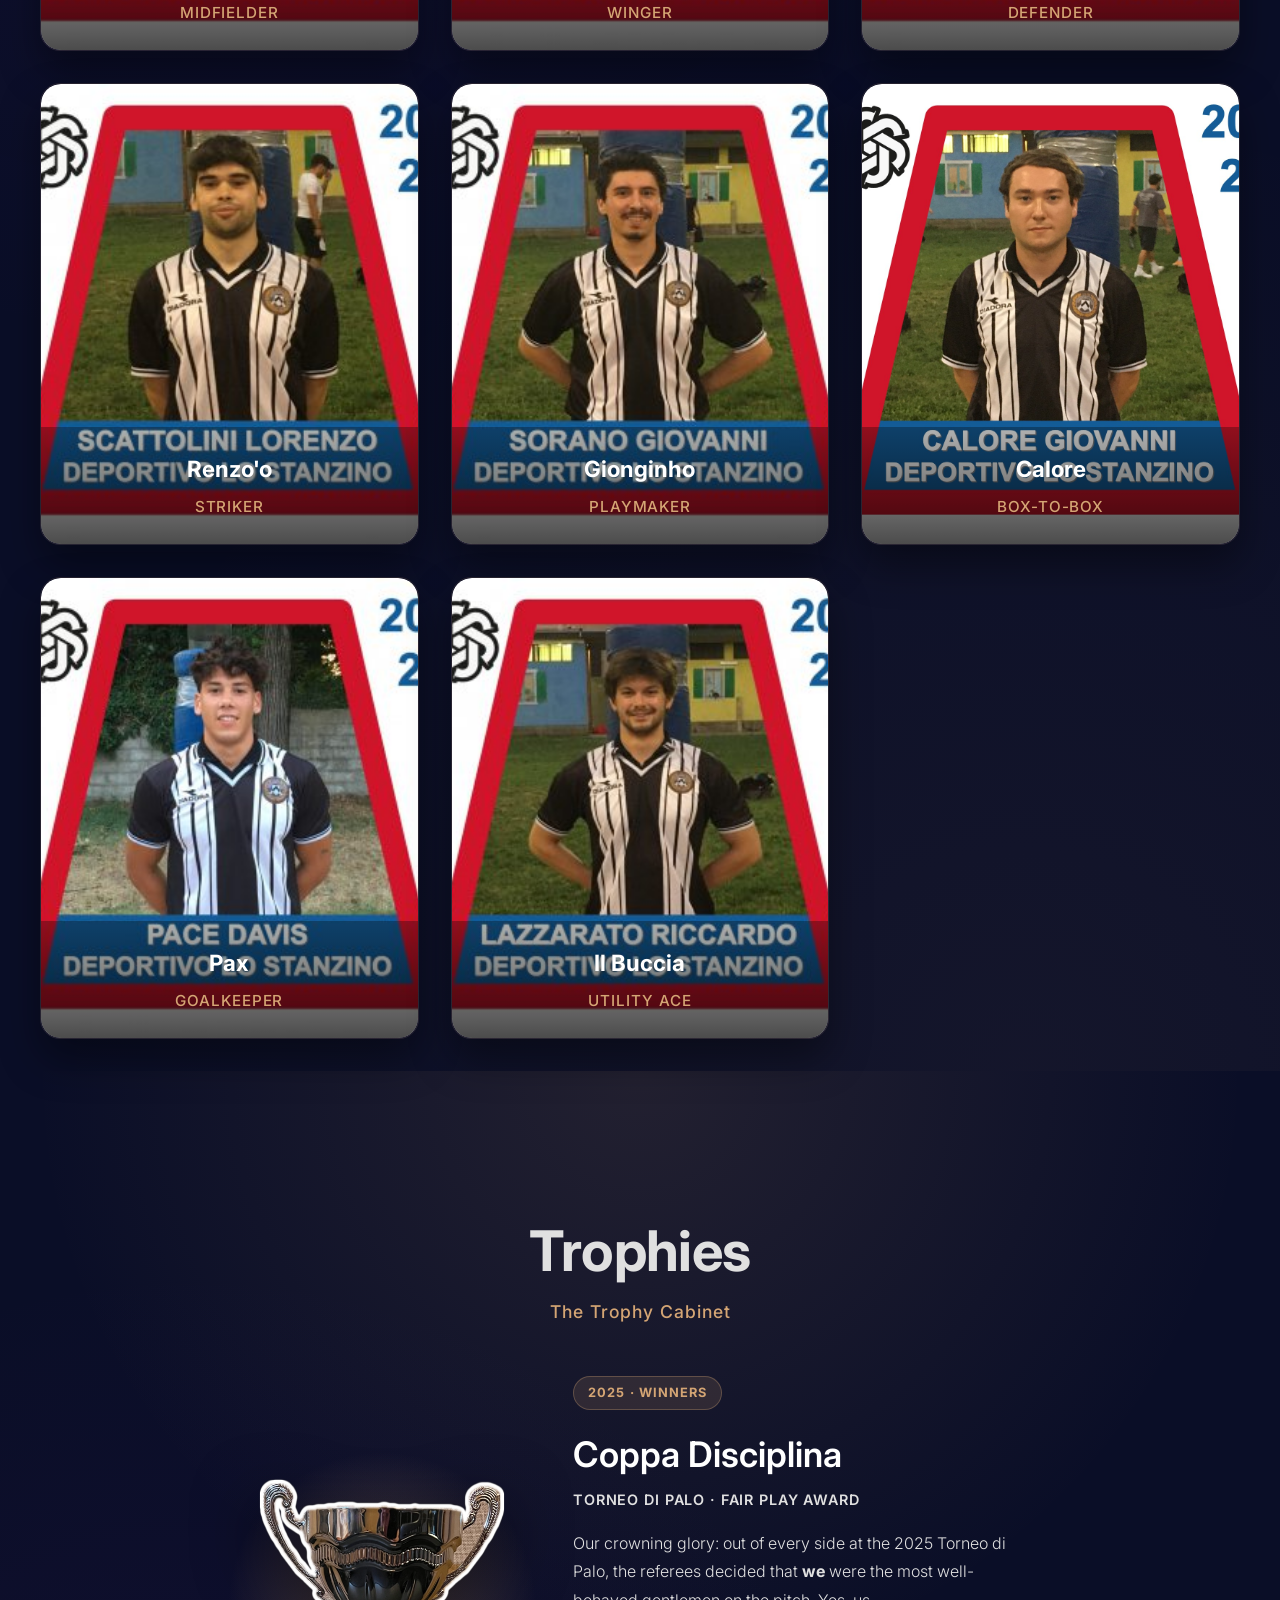
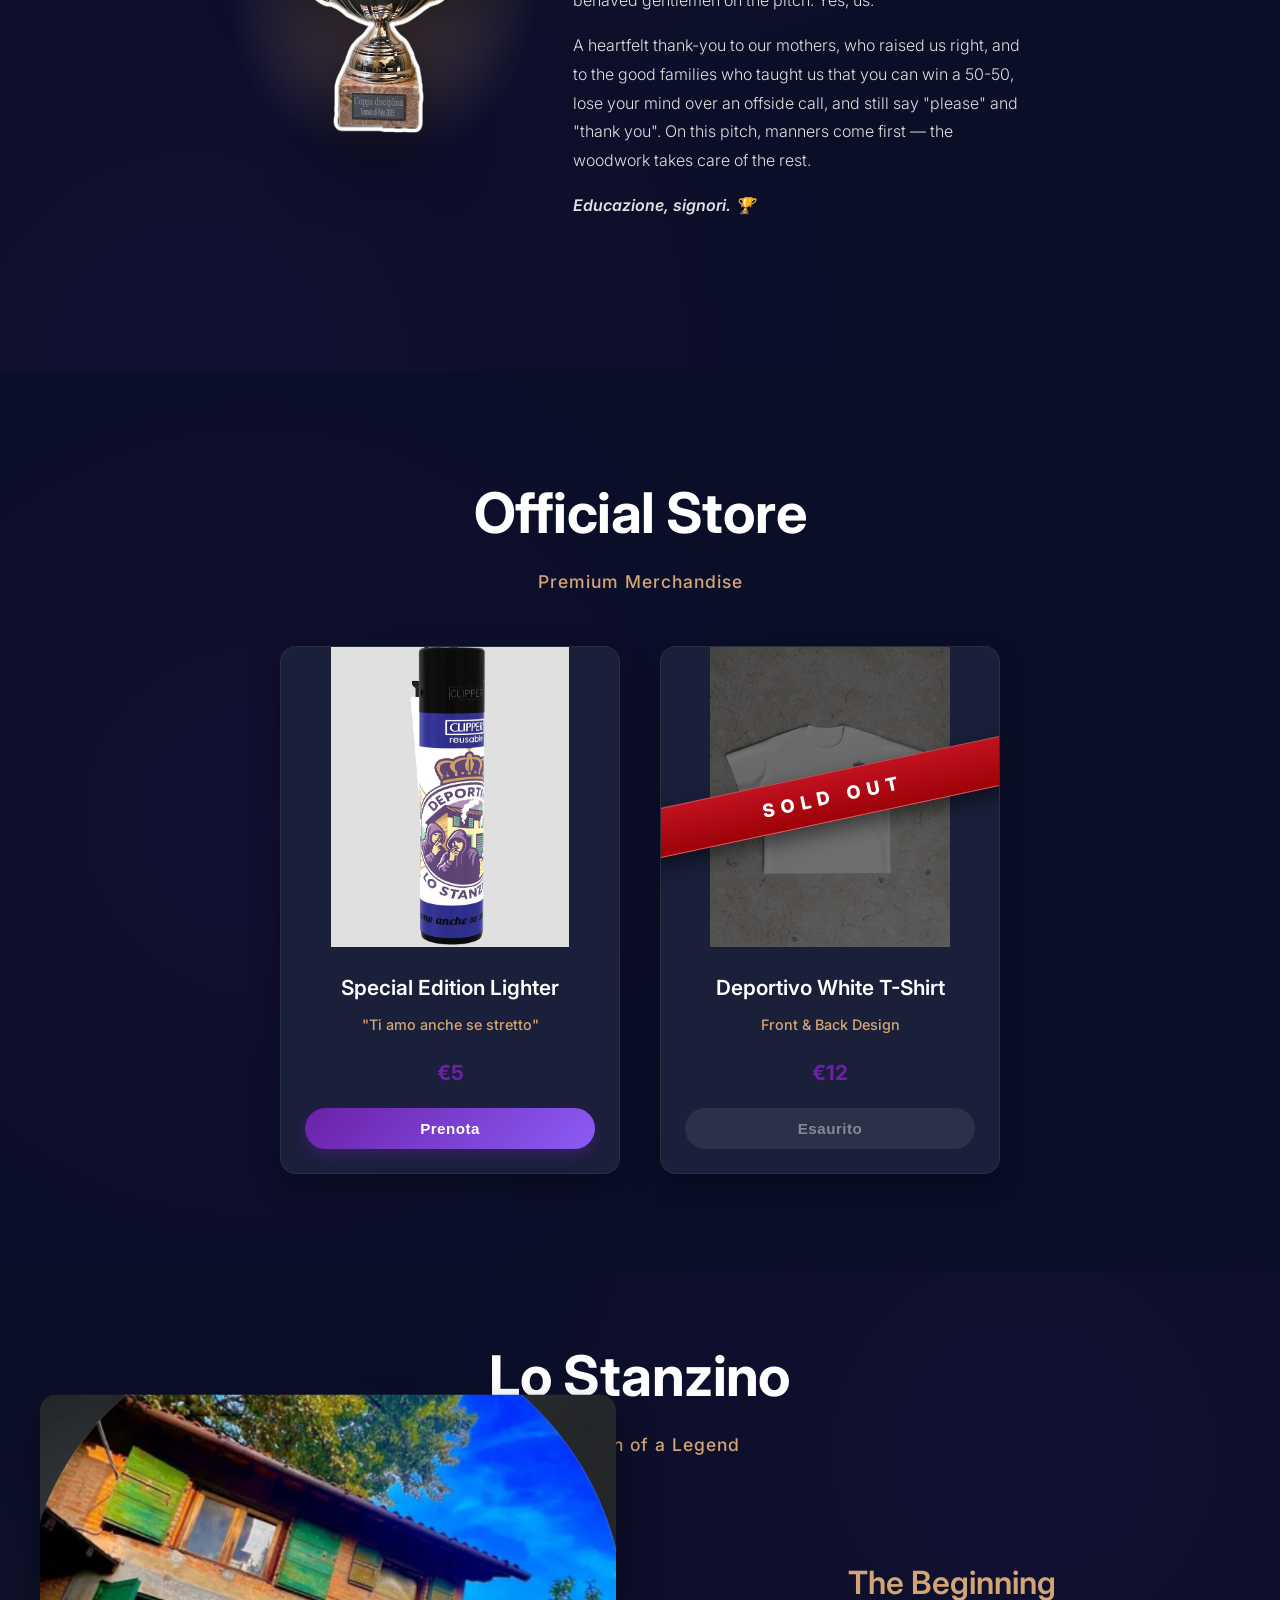
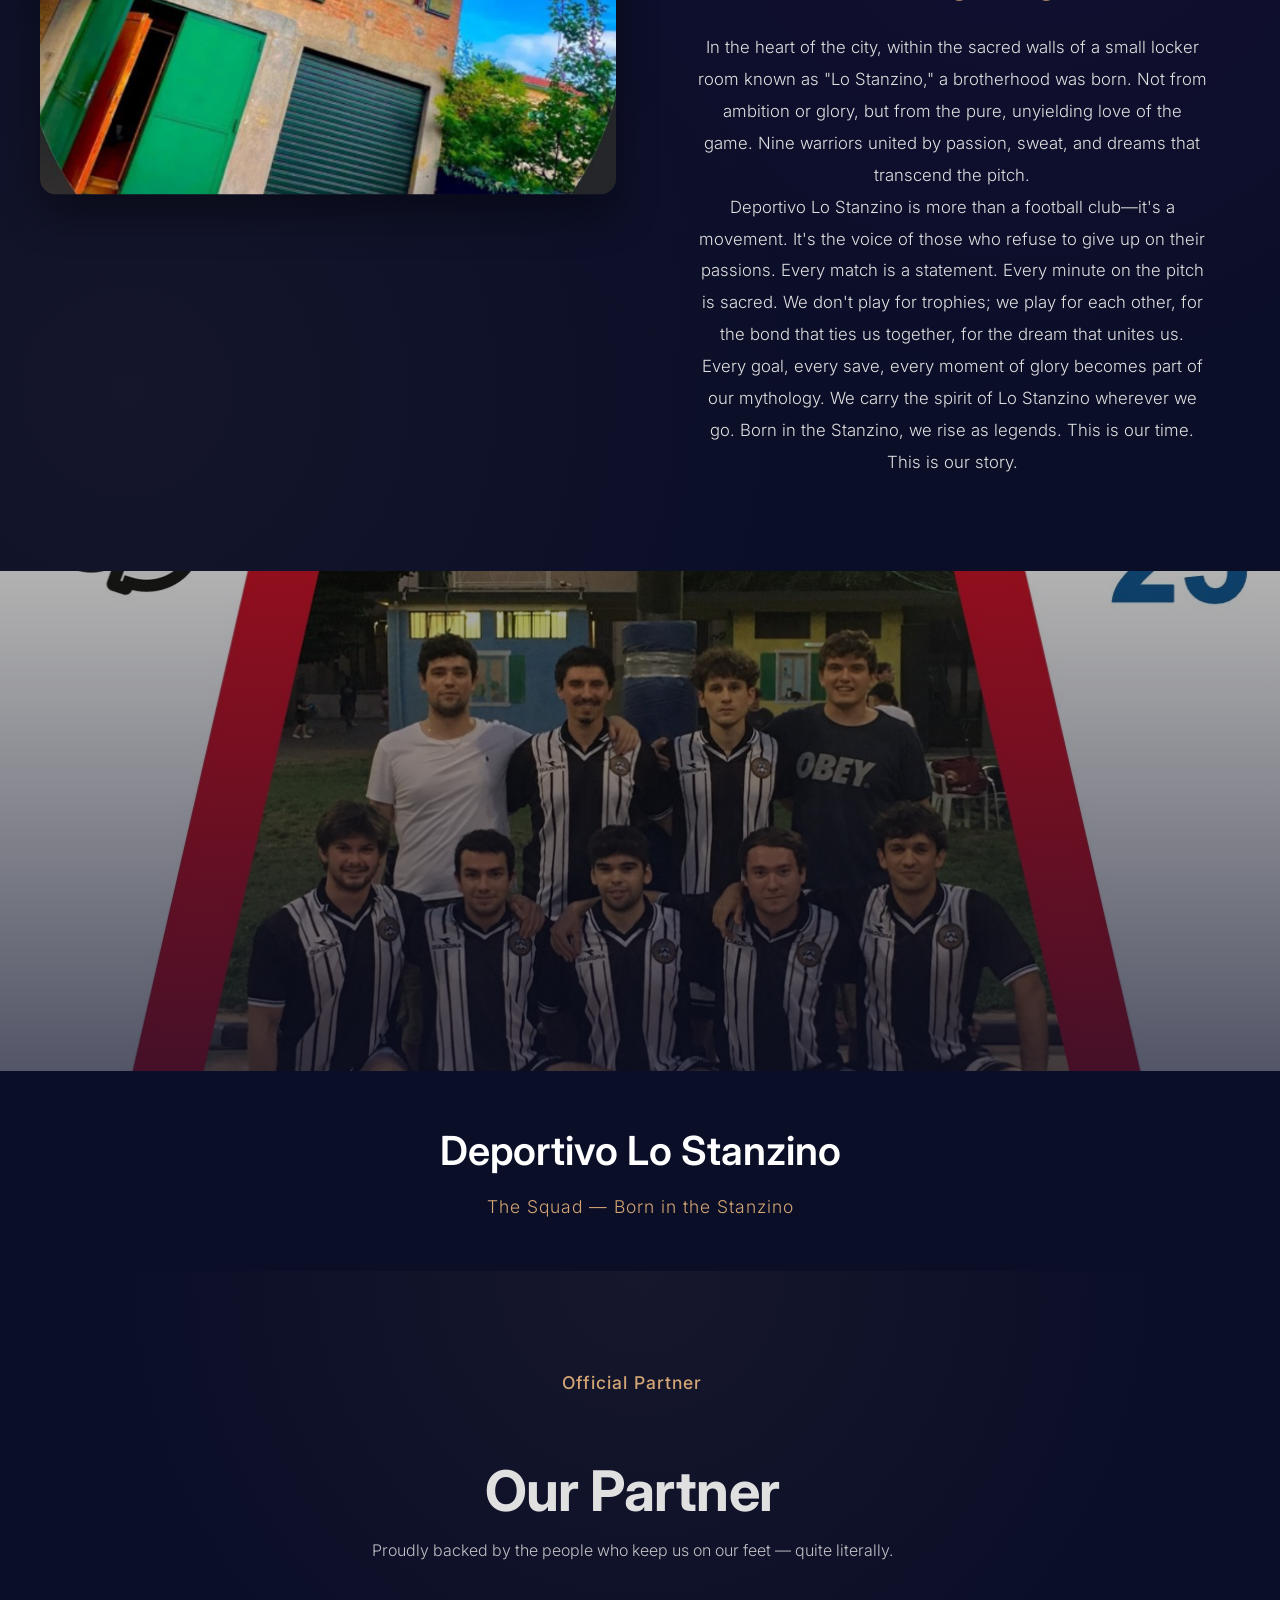
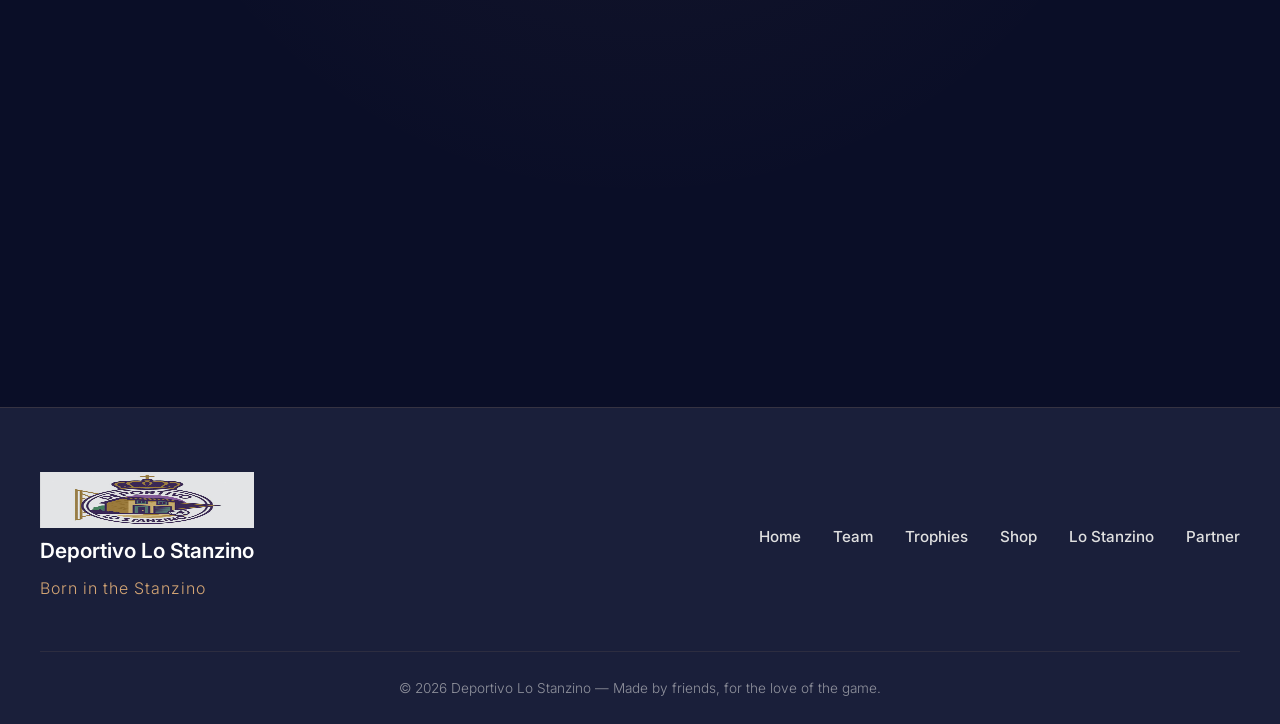
==== commit f5f37a56: "Add Official Partner section (Dr. Riccardo Panese, fisioterapista) - Sponsor tile above footer, styl" ====
--- a/index.html
+++ b/index.html
@@ -7,7 +7,7 @@
     <link rel="preconnect" href="https://fonts.googleapis.com">
     <link rel="preconnect" href="https://fonts.gstatic.com" crossorigin>
     <link href="https://fonts.googleapis.com/css2?family=Inter:wght@300;400;500;600;700;800&display=swap" rel="stylesheet">
-    <link rel="stylesheet" href="style.css?v=reserve-1">
+    <link rel="stylesheet" href="style.css?v=sponsor-1">
 </head>
 <body>
     <!-- SCROLL PROGRESS INDICATOR -->
@@ -290,6 +290,20 @@
         </section>
     </main>
 
+    <!-- SPONSORS / PARTNERS -->
+    <section id="partners" class="sponsors">
+        <div class="section-content">
+            <p class="section-subtitle">Official Partner</p>
+            <h2>Our Partner</h2>
+            <p class="sponsors-intro">Proudly backed by the people who keep us on our feet — quite literally.</p>
+            <div class="sponsor-grid fade-in">
+                <div class="sponsor-card">
+                    <img loading="lazy" decoding="async" src="images/Sponsor/riccardo-panese-fisioterapista.png" alt="Dr. Riccardo Panese - Fisioterapista" width="480">
+                </div>
+            </div>
+        </div>
+    </section>
+
     <!-- FOOTER -->
     <footer class="site-footer">
         <div class="footer-content">
@@ -304,6 +318,7 @@
                 <a href="#trophies">Trophies</a>
                 <a href="#shop">Shop</a>
                 <a href="#stanzino">Lo Stanzino</a>
+                <a href="#partners">Partner</a>
             </nav>
         </div>
         <div class="footer-bottom">
--- a/style.css
+++ b/style.css
@@ -1213,6 +1213,54 @@
 }
 
 /* ============================
+   SPONSORS / PARTNERS
+   ============================ */
+.sponsors {
+    padding: 6rem 2rem;
+    text-align: center;
+    background: var(--dark);
+    background-image:
+        radial-gradient(circle at 50% 0%, rgba(212, 165, 116, 0.06) 0%, transparent 55%);
+}
+
+.sponsors-intro {
+    max-width: 560px;
+    margin: 0 auto 3rem;
+    color: var(--text-light);
+    opacity: 0.85;
+}
+
+.sponsor-grid {
+    display: flex;
+    flex-wrap: wrap;
+    align-items: center;
+    justify-content: center;
+    gap: 2rem;
+}
+
+.sponsor-card {
+    width: 100%;
+    max-width: 460px;
+    overflow: hidden;
+    border-radius: 16px;
+    border: 1px solid rgba(212, 165, 116, 0.25);
+    box-shadow: 0 14px 34px rgba(0, 0, 0, 0.45);
+    background: var(--light-dark);
+    transition: transform var(--transition-smooth), box-shadow var(--transition-smooth);
+}
+
+.sponsor-card:hover {
+    transform: translateY(-5px);
+    box-shadow: 0 22px 46px rgba(0, 0, 0, 0.55);
+}
+
+.sponsor-card img {
+    display: block;
+    width: 100%;
+    height: auto;
+}
+
+/* ============================
    FOOTER
    ============================ */
 .site-footer {
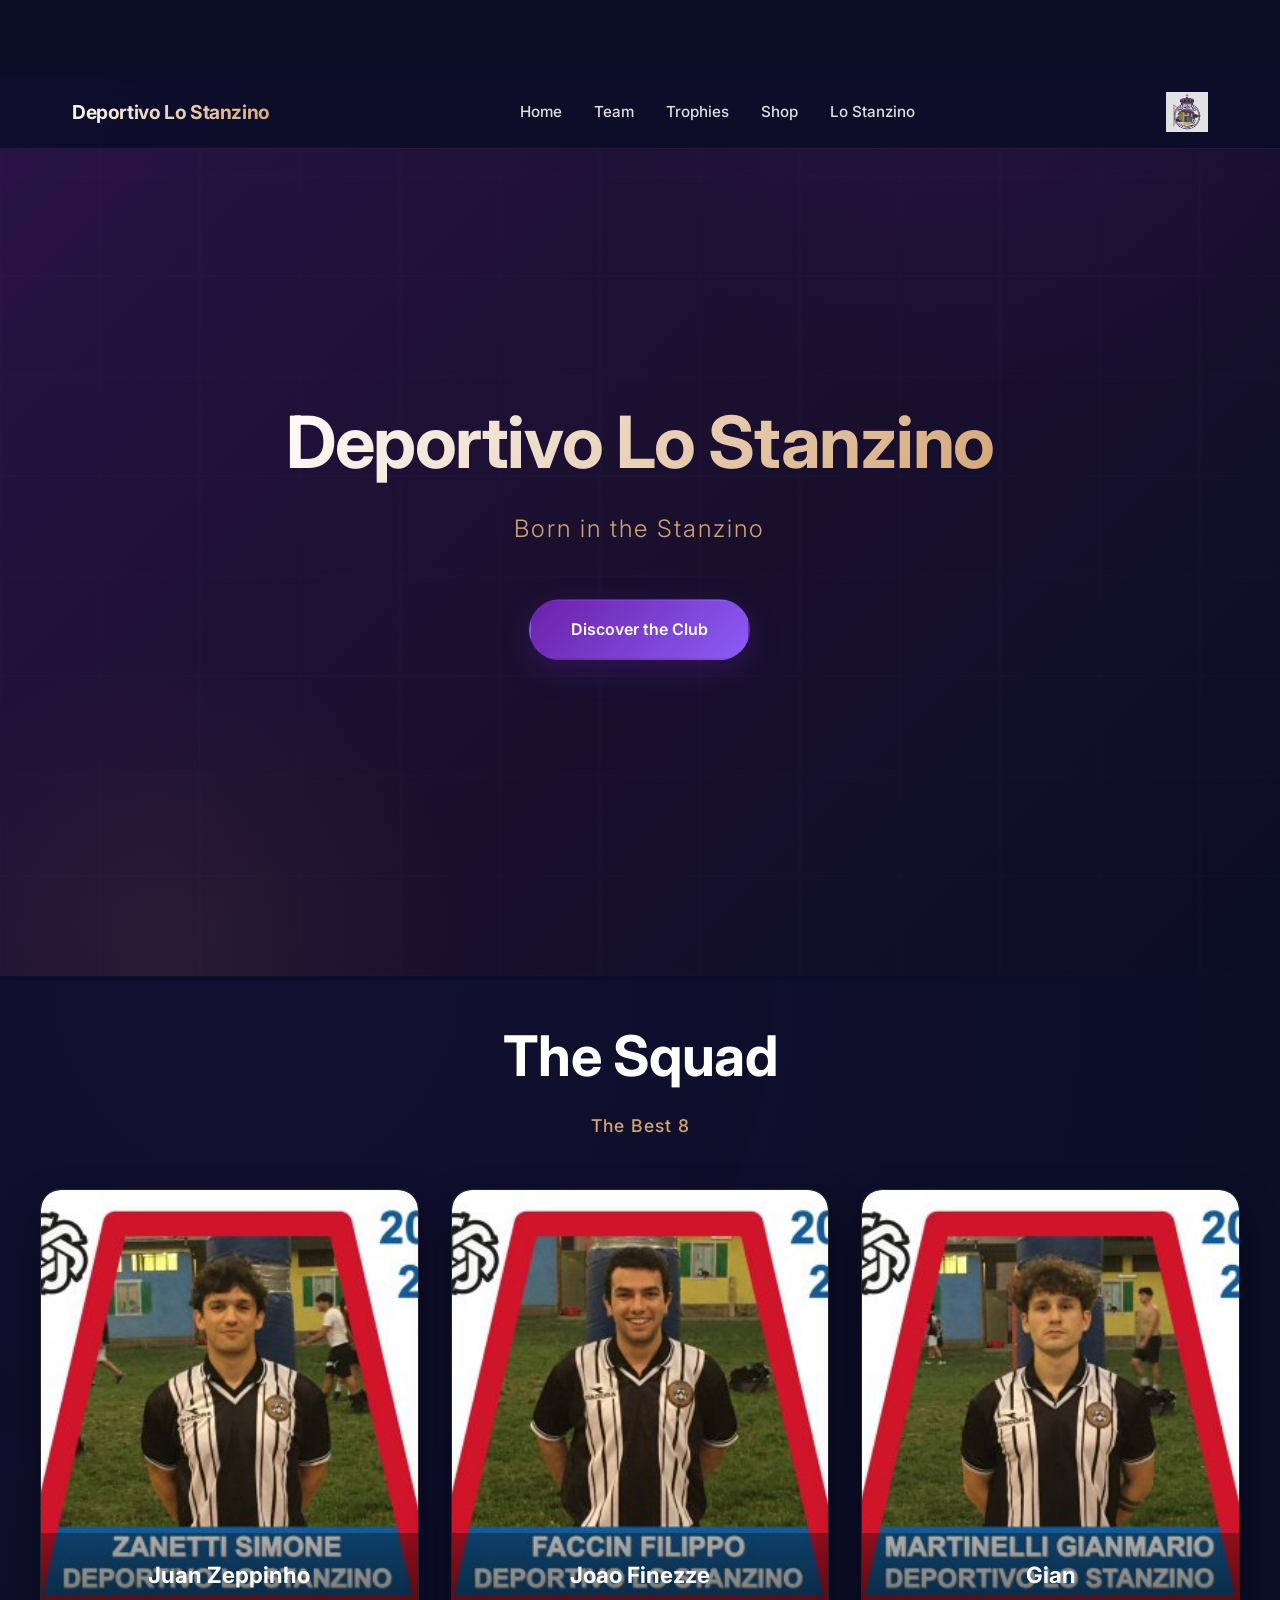
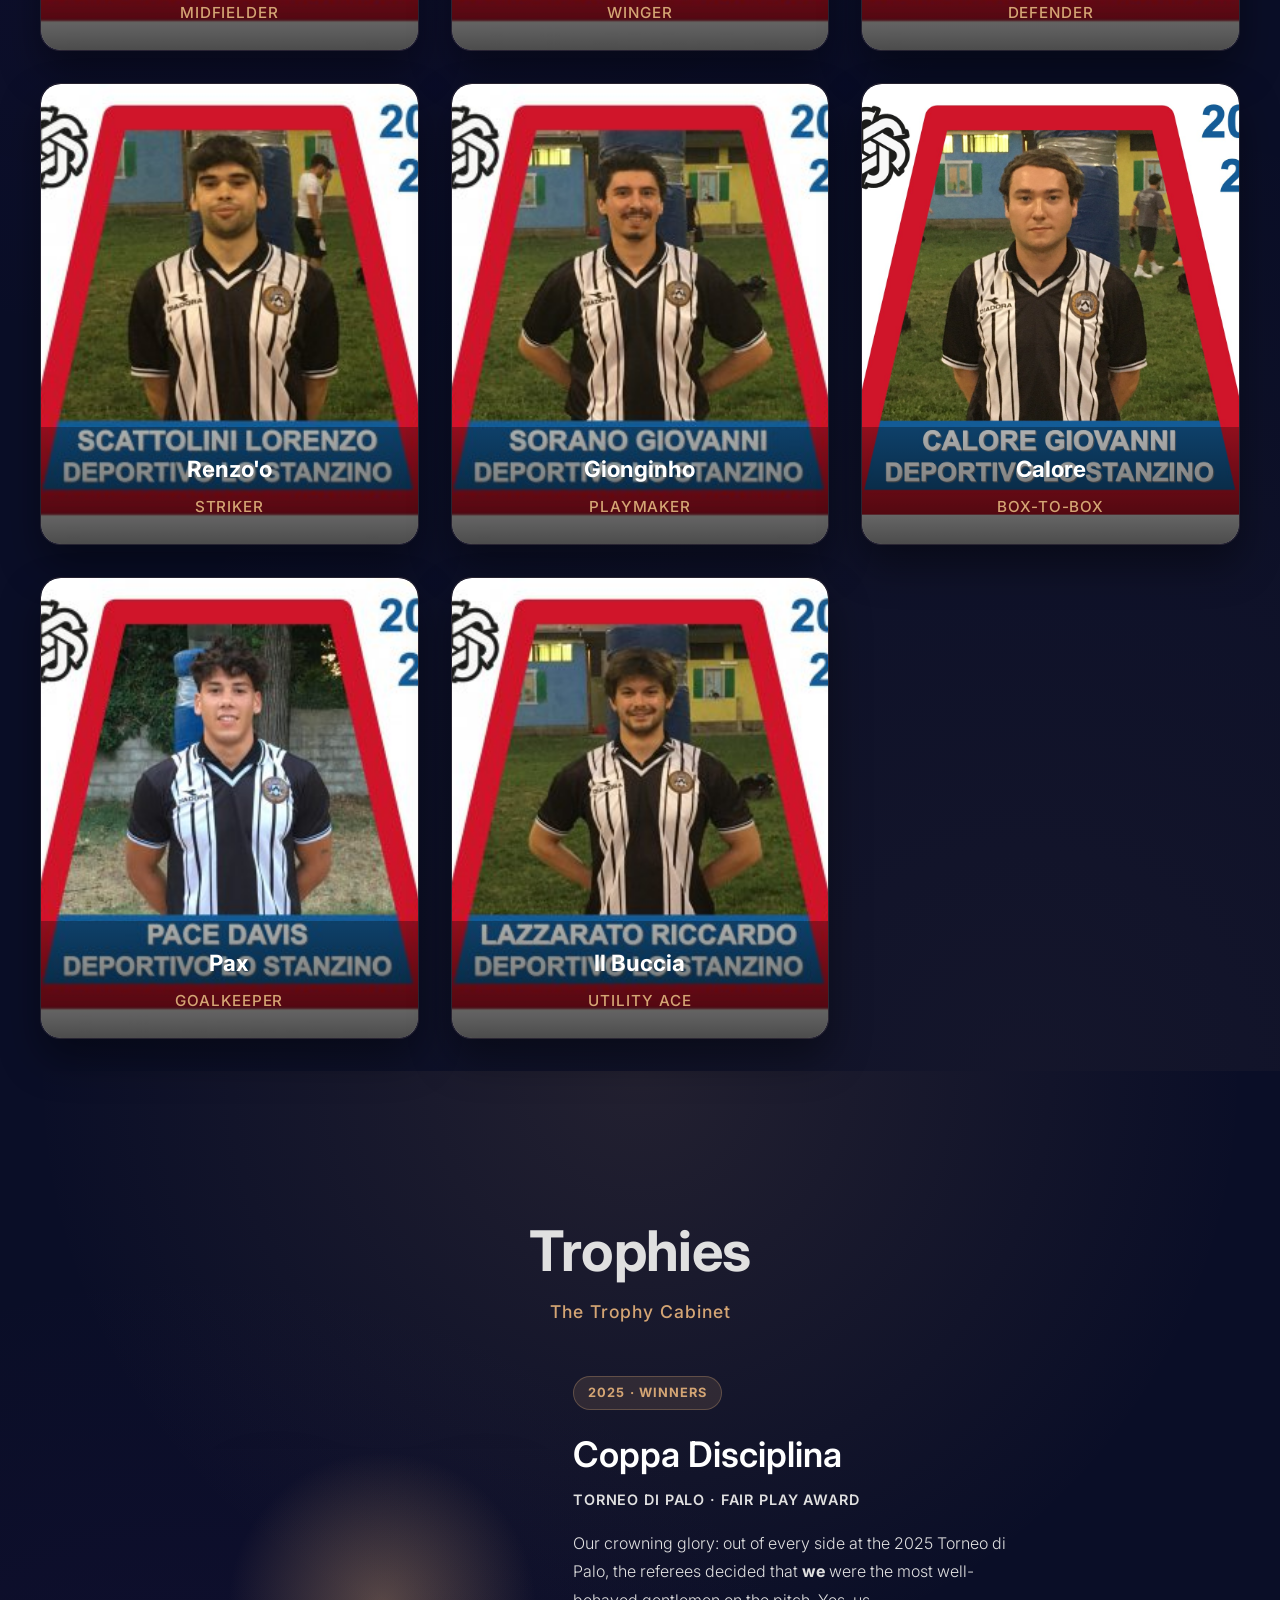
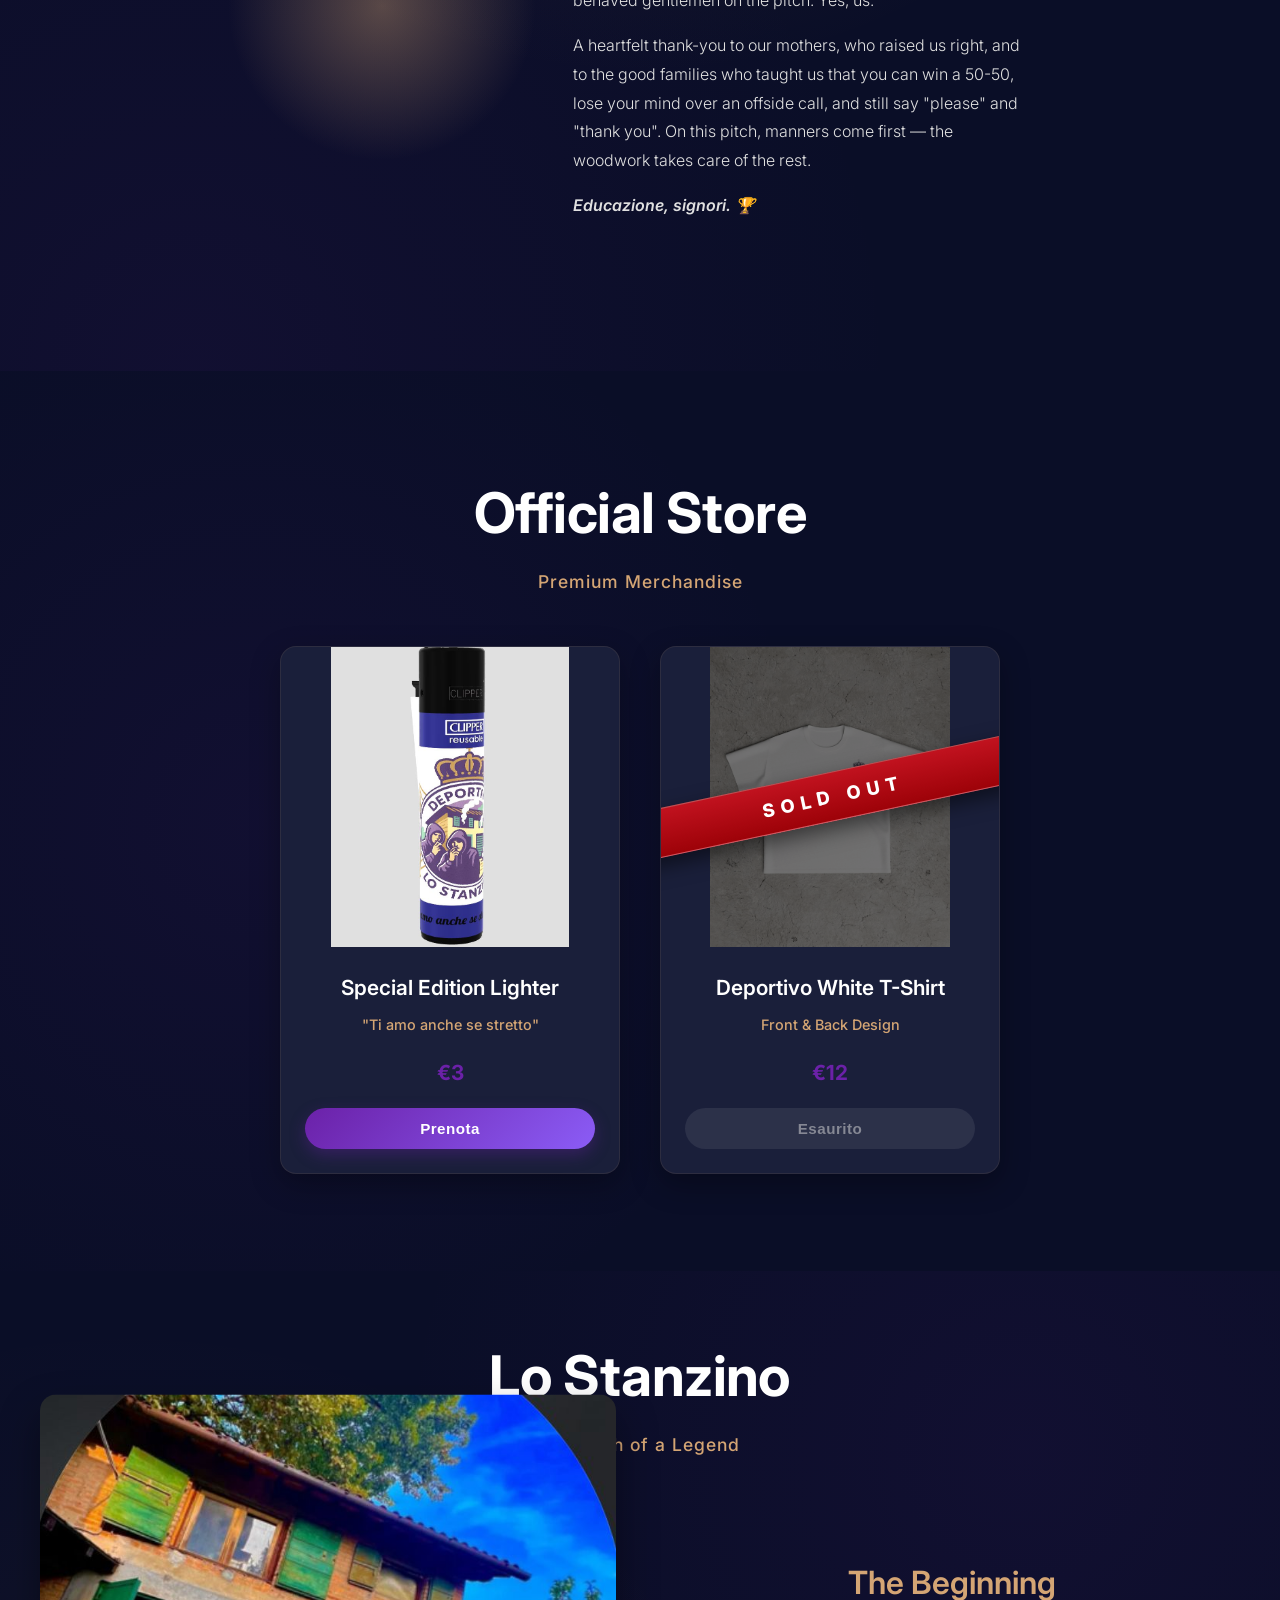
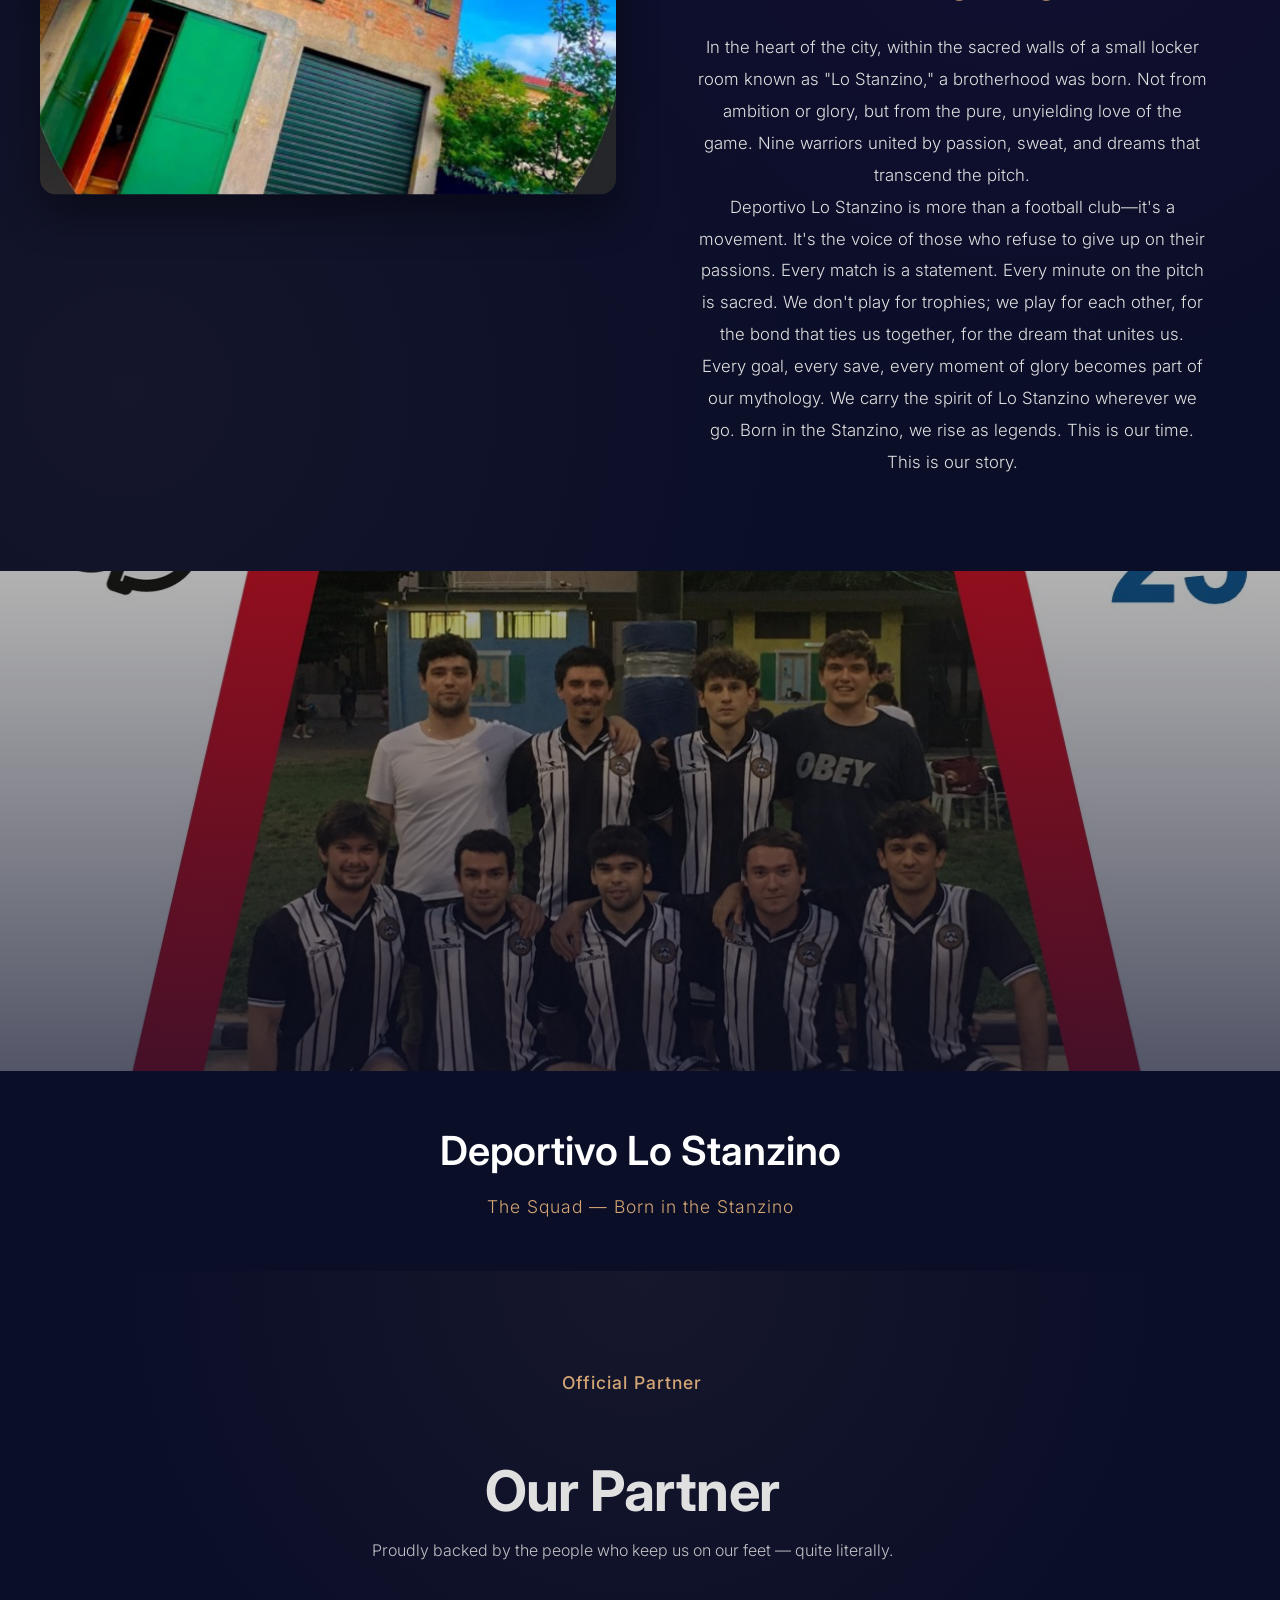
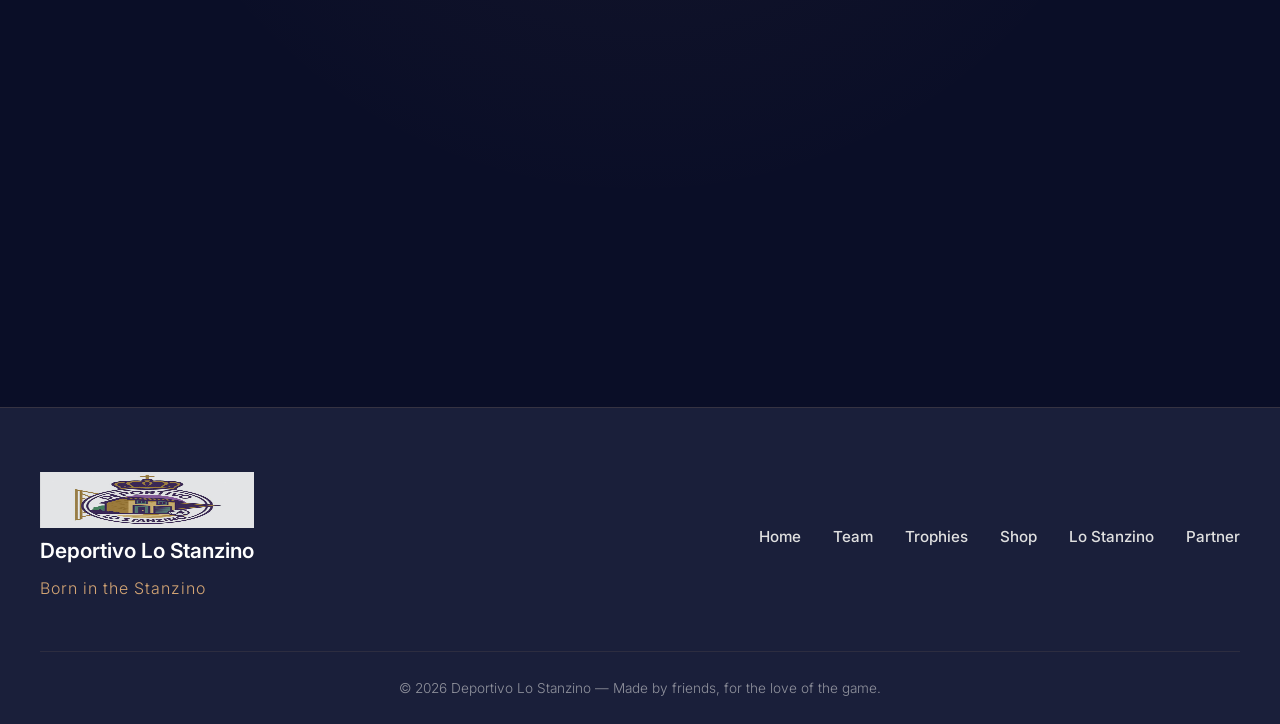
==== commit 2782e9a5: "Update lighter price to 3 euro Co-Authored-By: Claude Opus 4.8 <noreply@anthropic.com>" ====
--- a/index.html
+++ b/index.html
@@ -240,7 +240,7 @@
                         </div>
                         <h3>Special Edition Lighter</h3>
                         <p class="product-subtitle">"Ti amo anche se stretto"</p>
-                        <p class="price">€5</p>
+                        <p class="price">€3</p>
                         <button class="btn-reserve" type="button" data-reserve-open data-product="Special Edition Lighter">Prenota</button>
                     </div>
                     <div class="product-card fade-in sold-out">
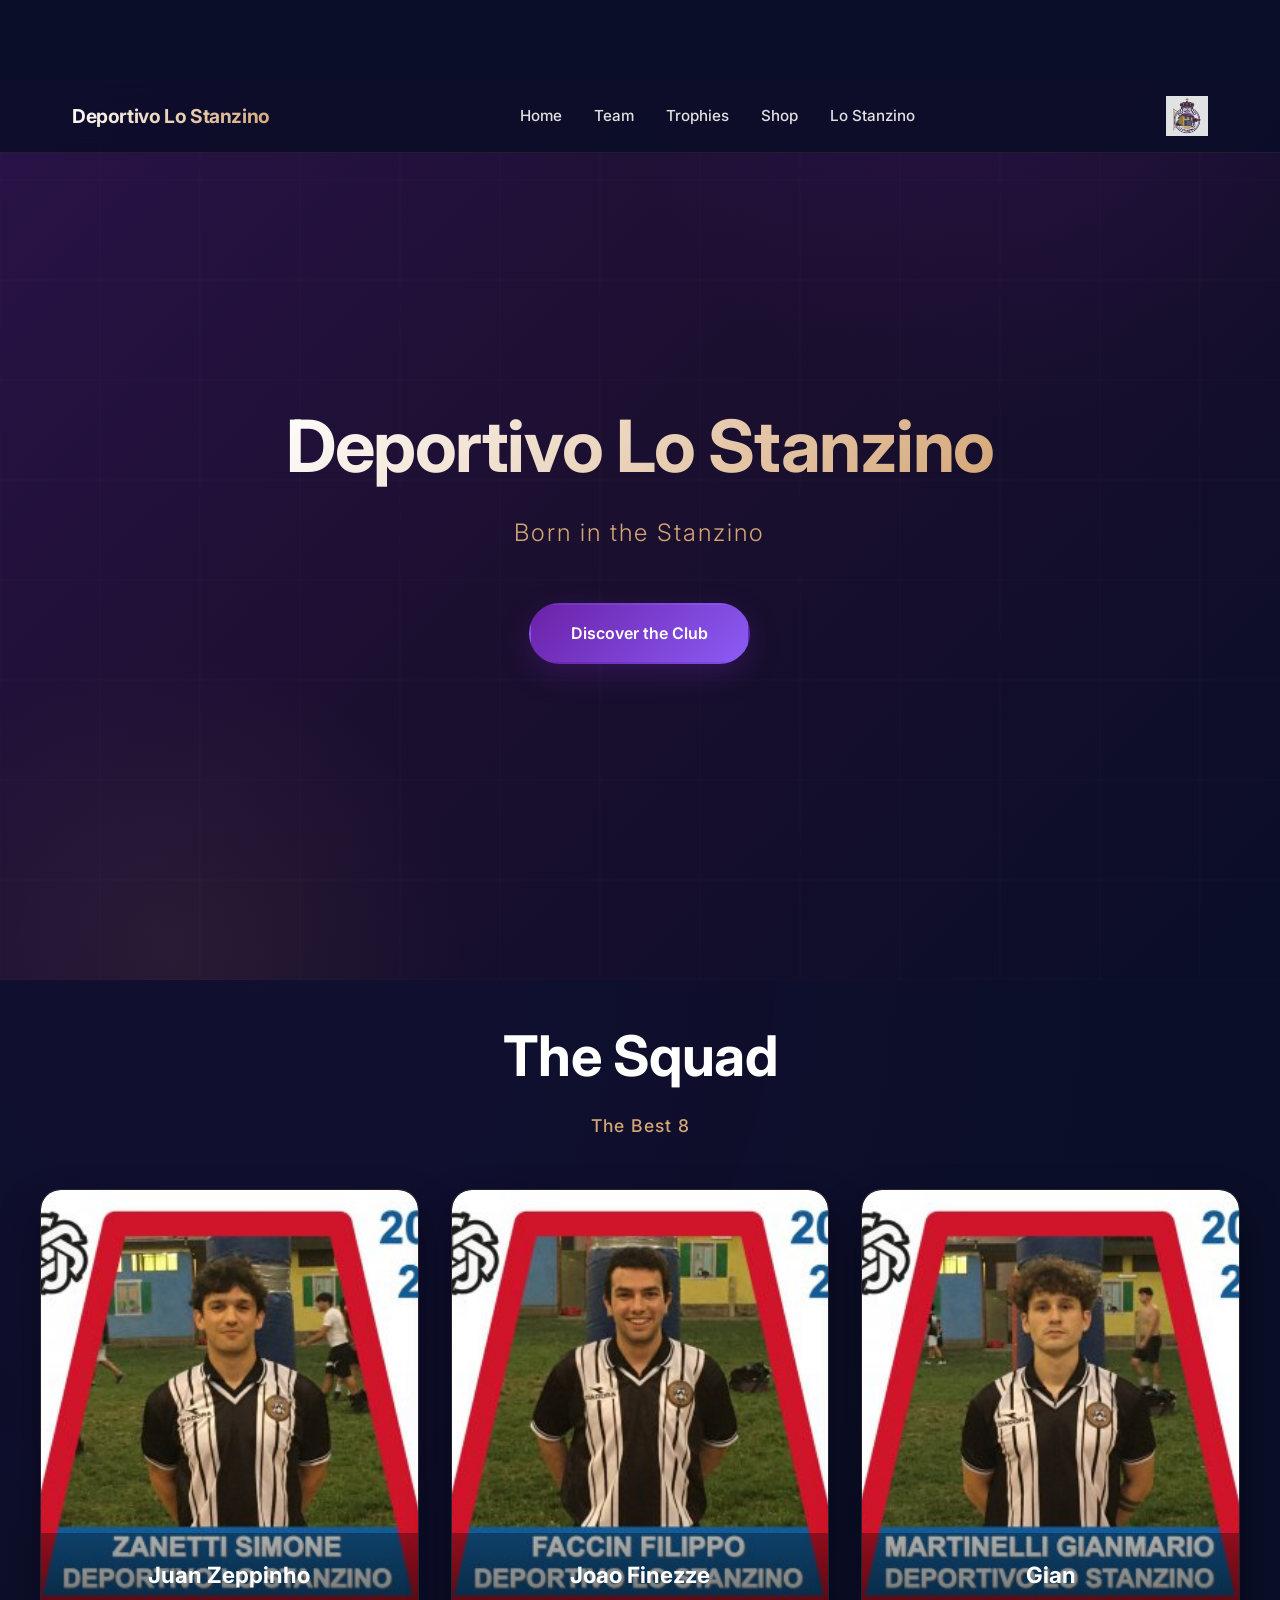
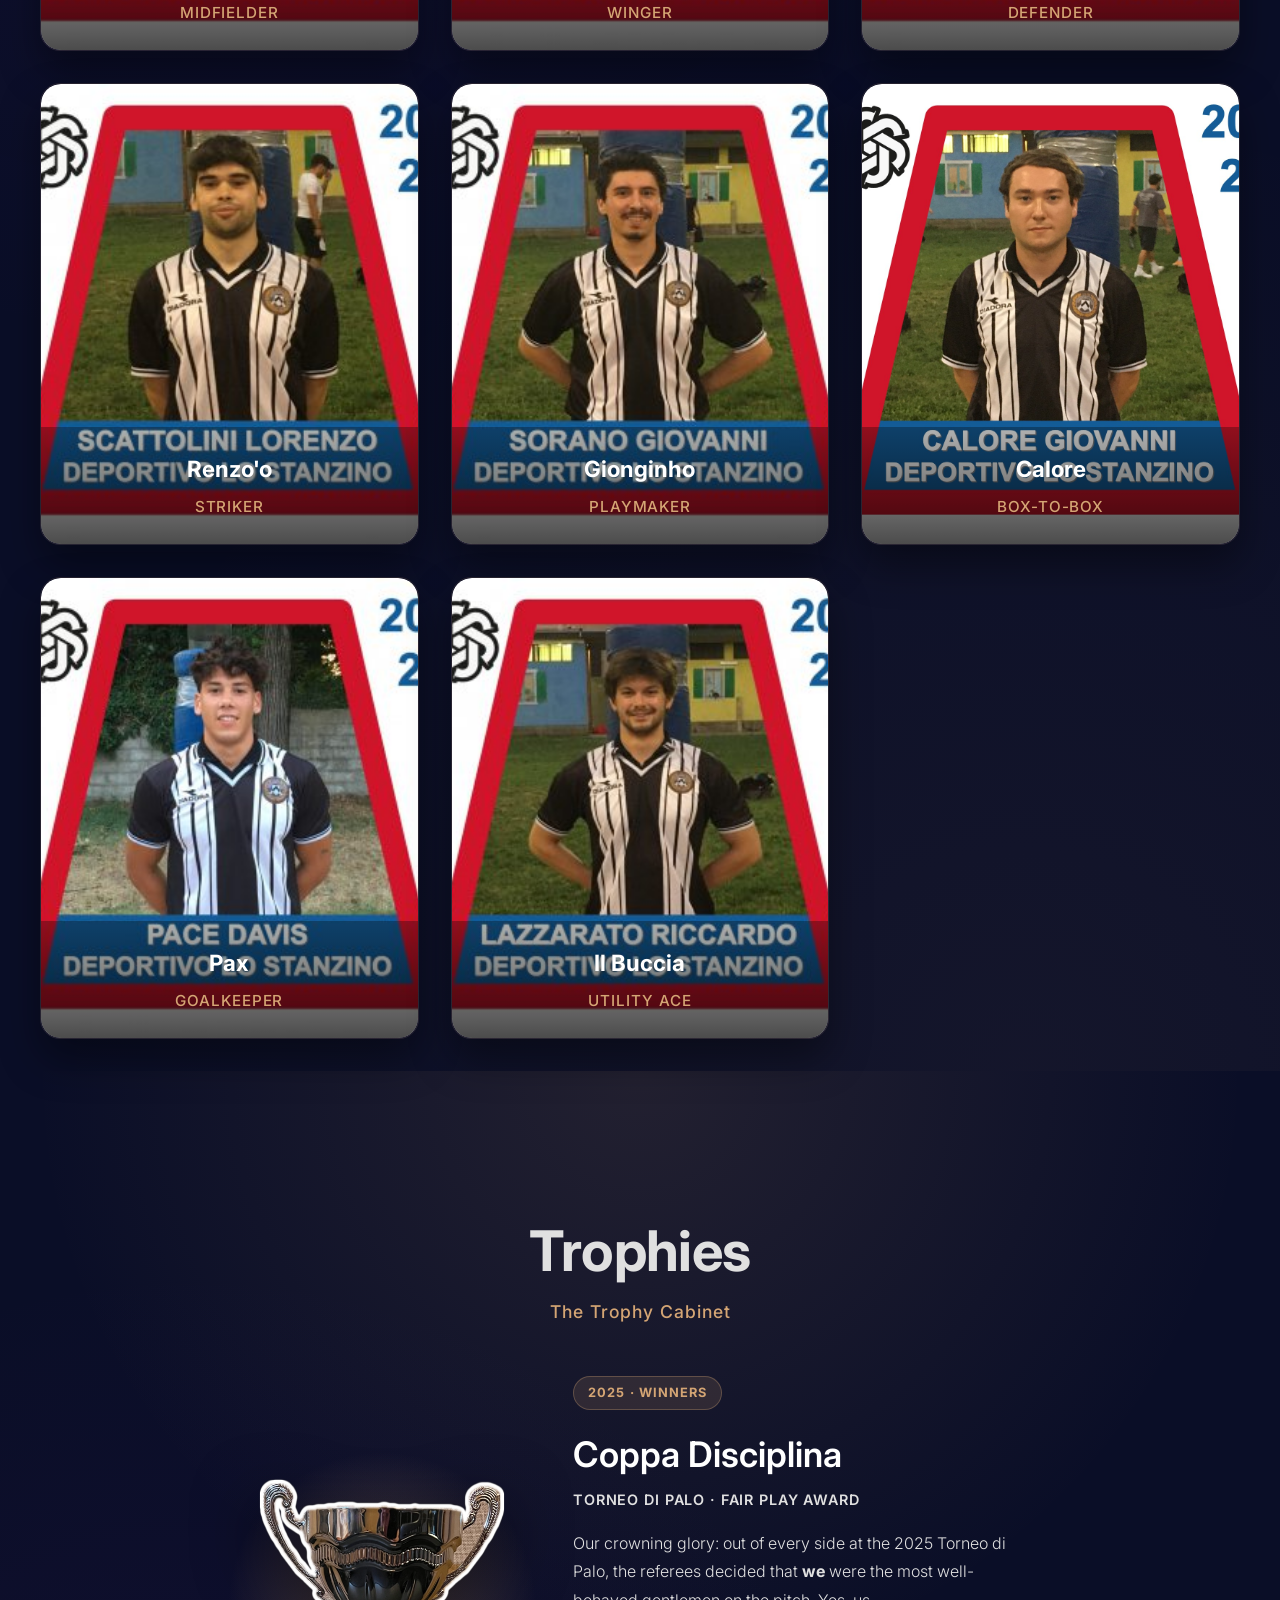
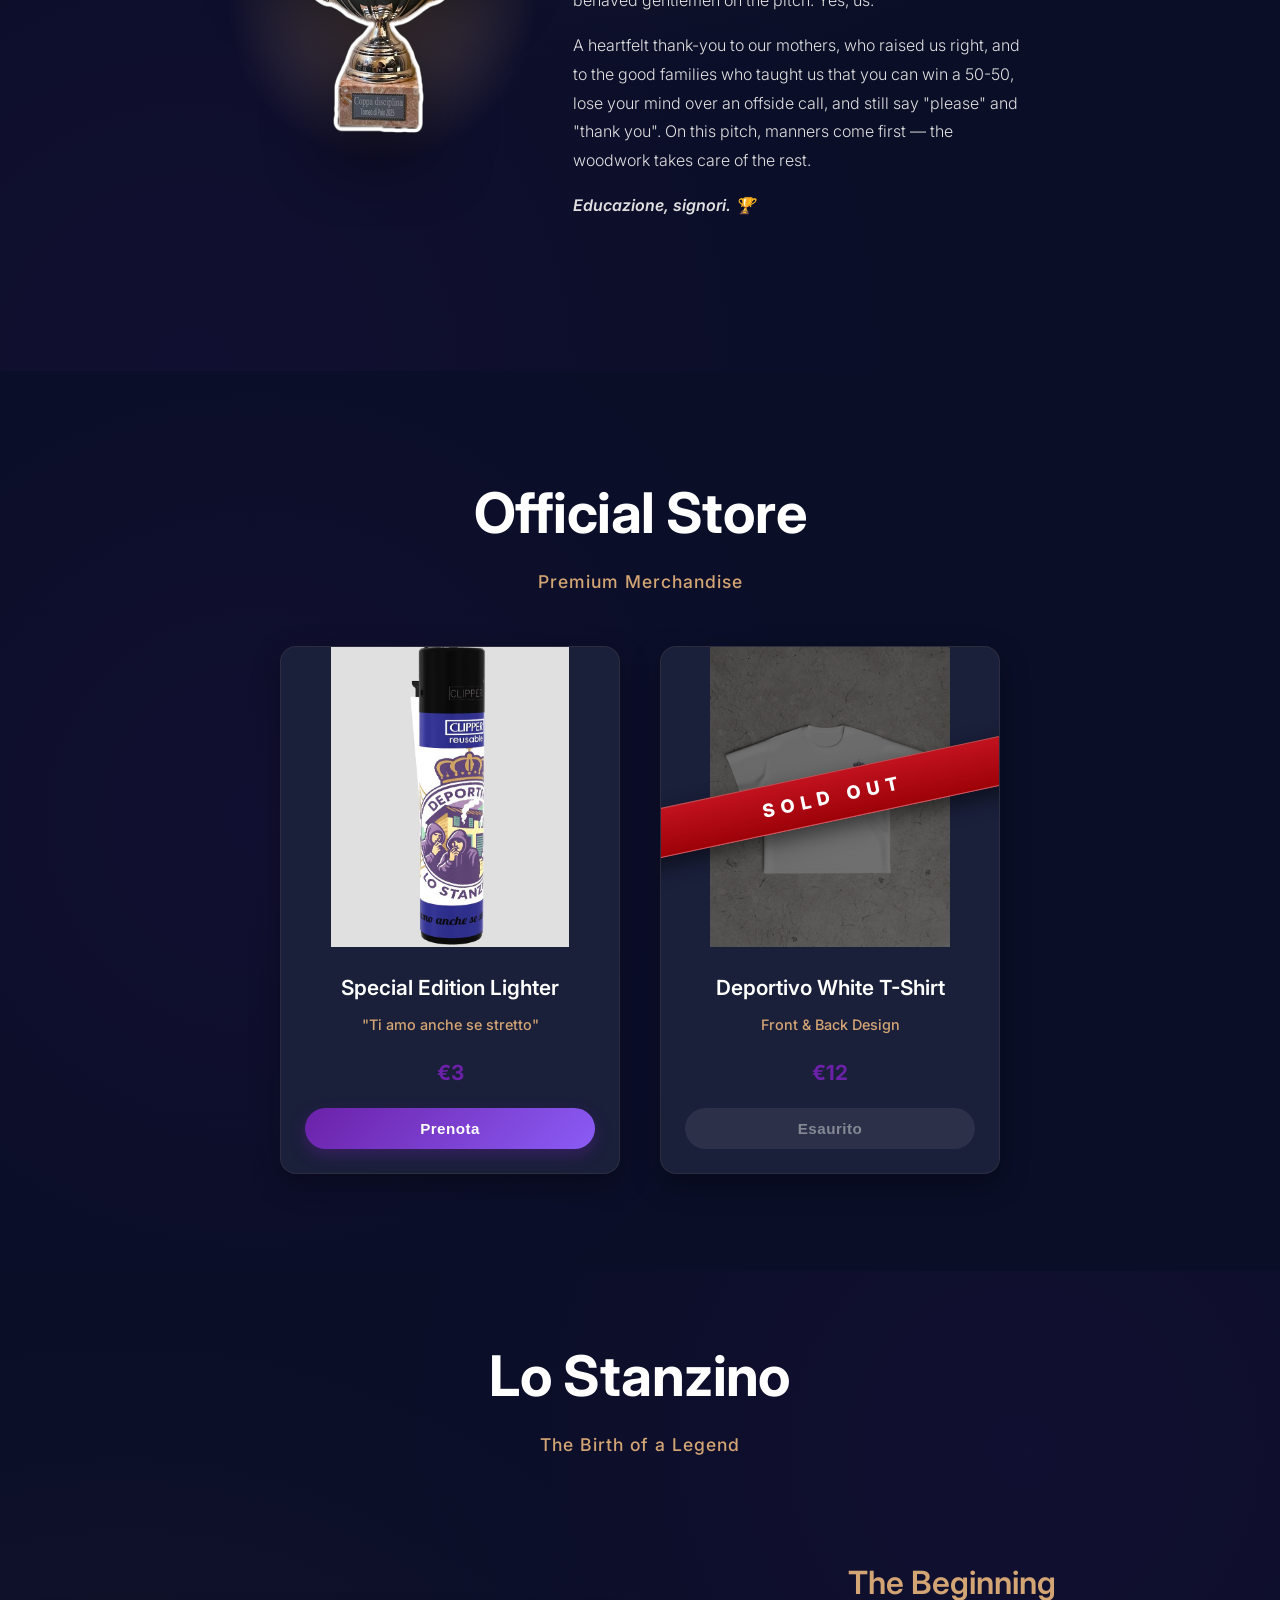
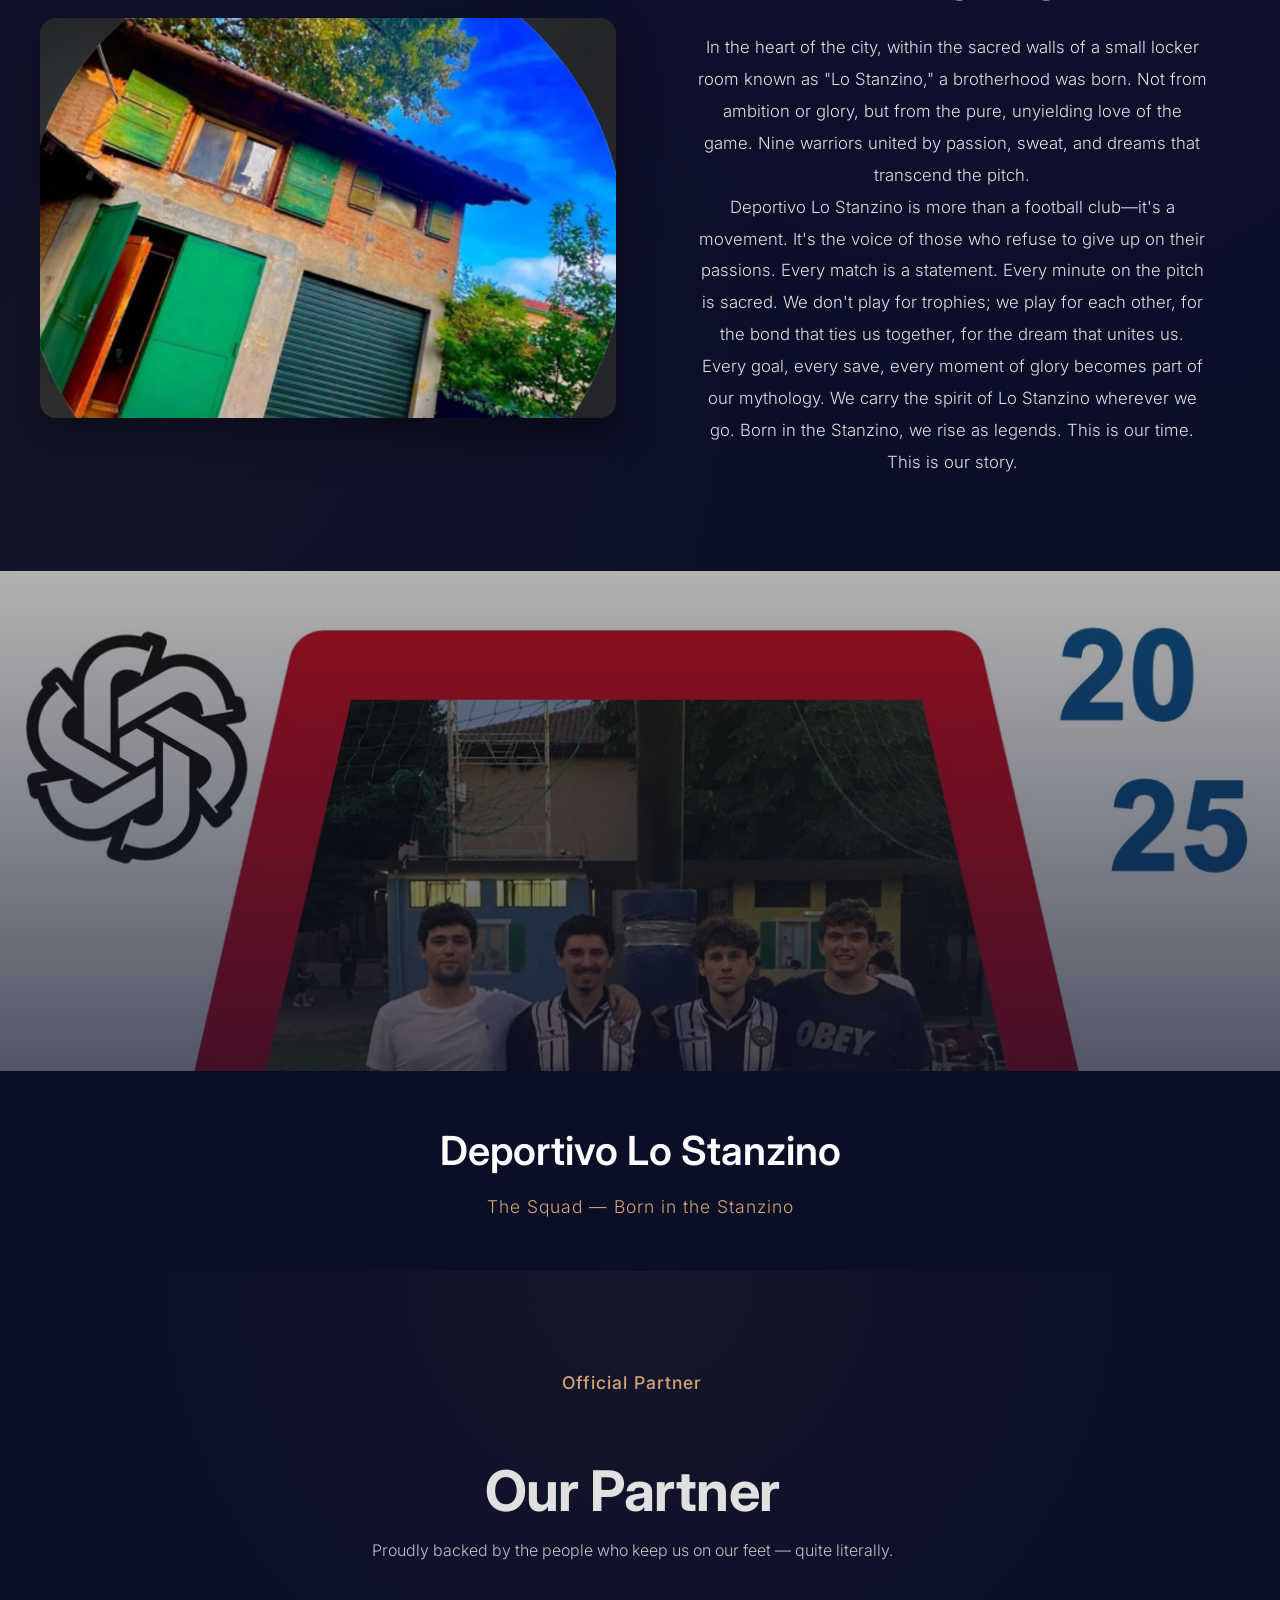
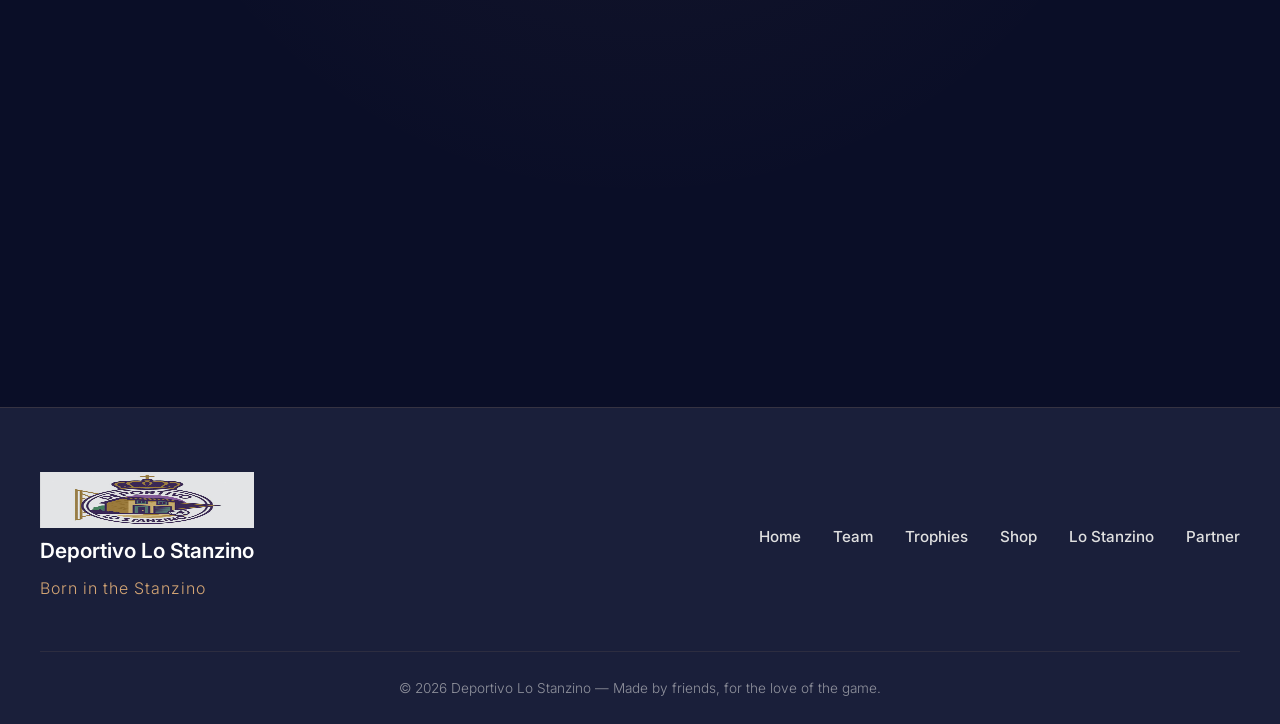
==== commit 3073dbb2: "Fix mobile scroll bug: remove broken parallax The parallax used absolute scrollY, so deep elements (" ====
--- a/index.html
+++ b/index.html
@@ -349,6 +349,6 @@
         </div>
     </div>
 
-    <script src="script.js?v=reserve-1"></script>
+    <script src="script.js?v=scrollfix-1"></script>
 </body>
 </html>
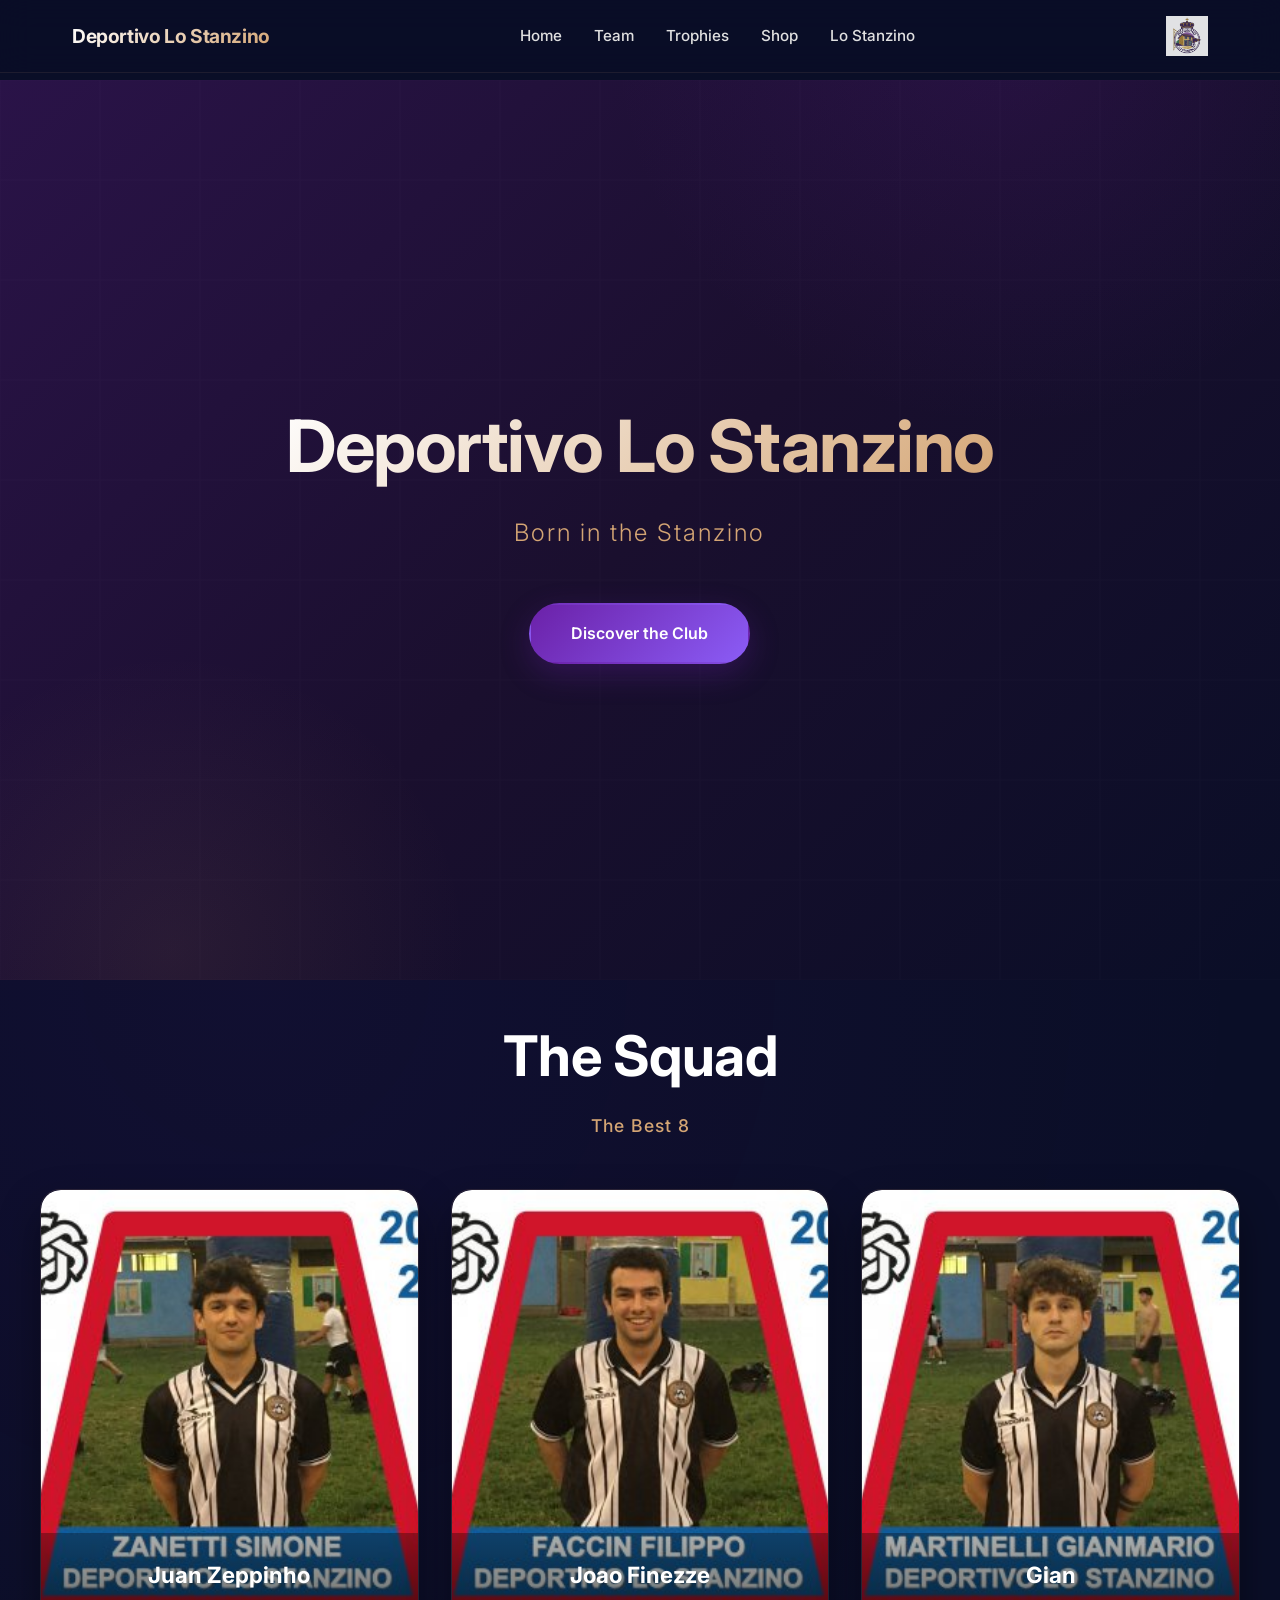
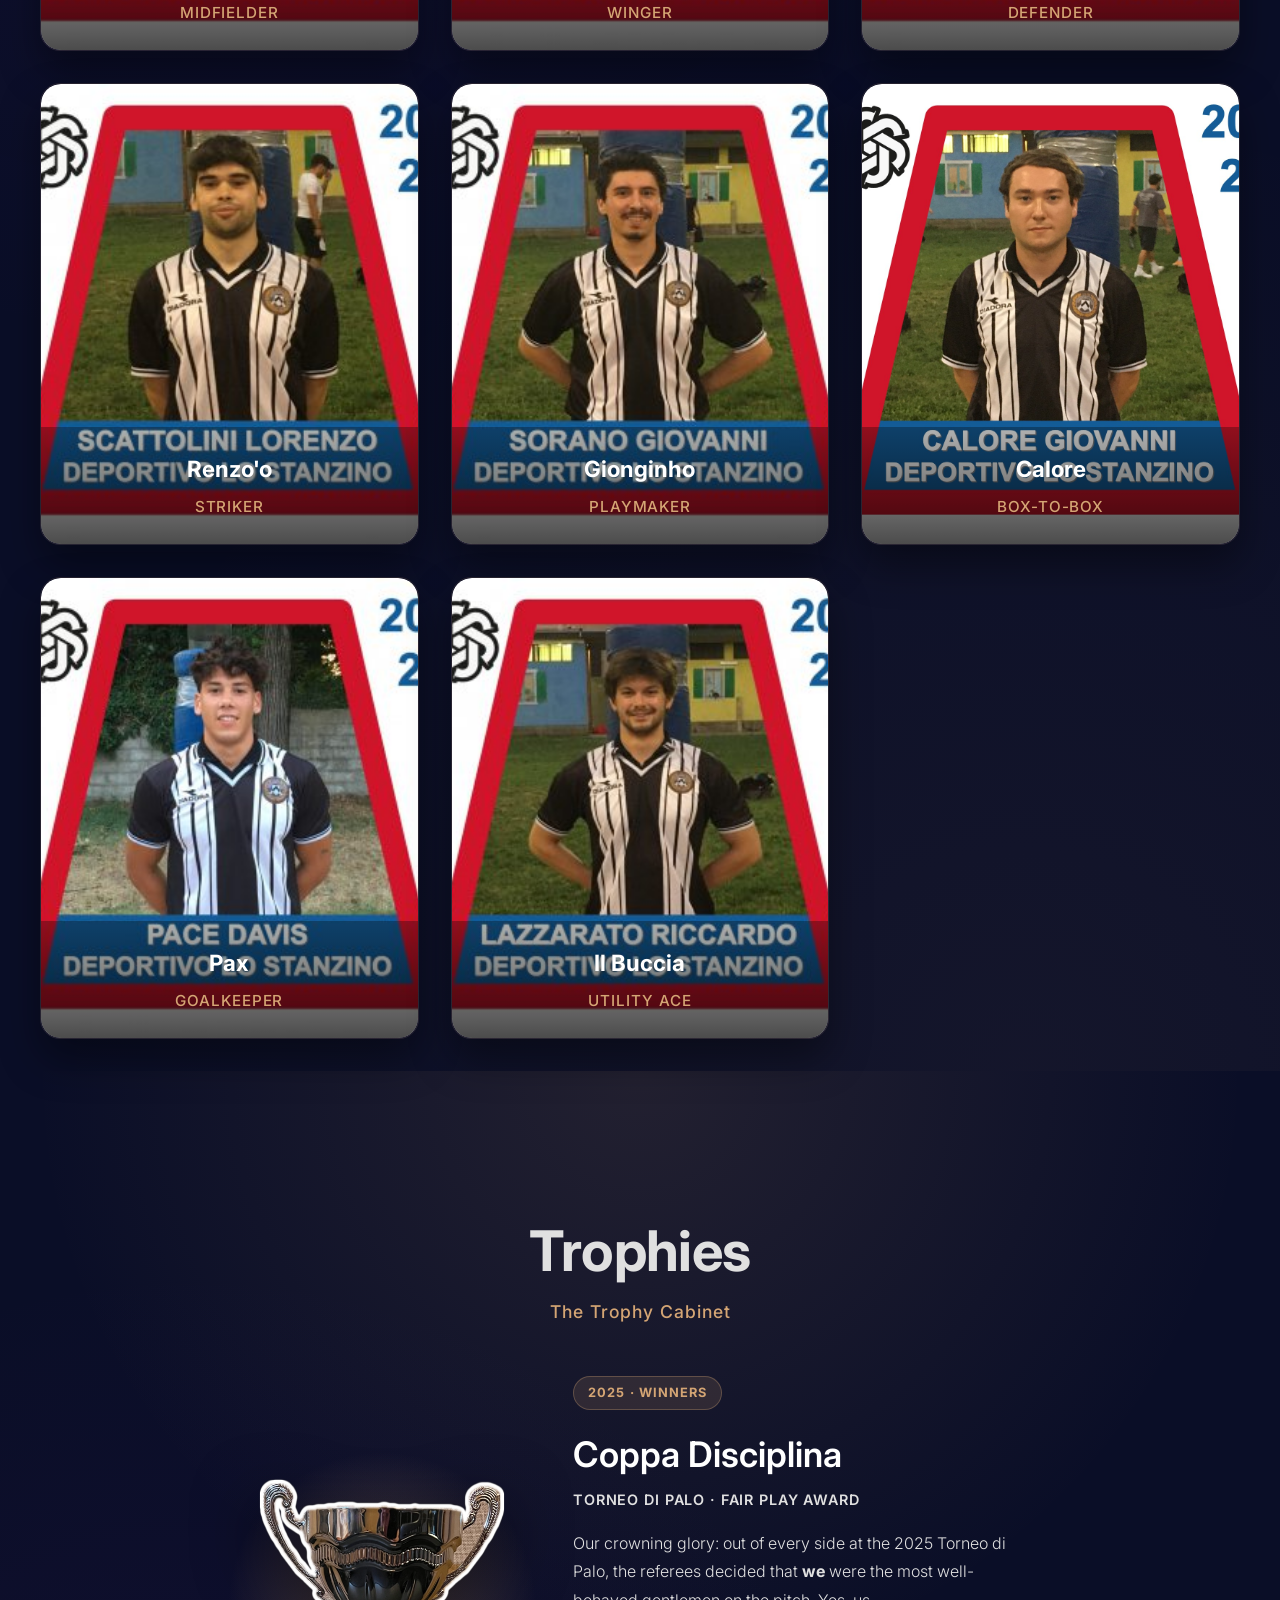
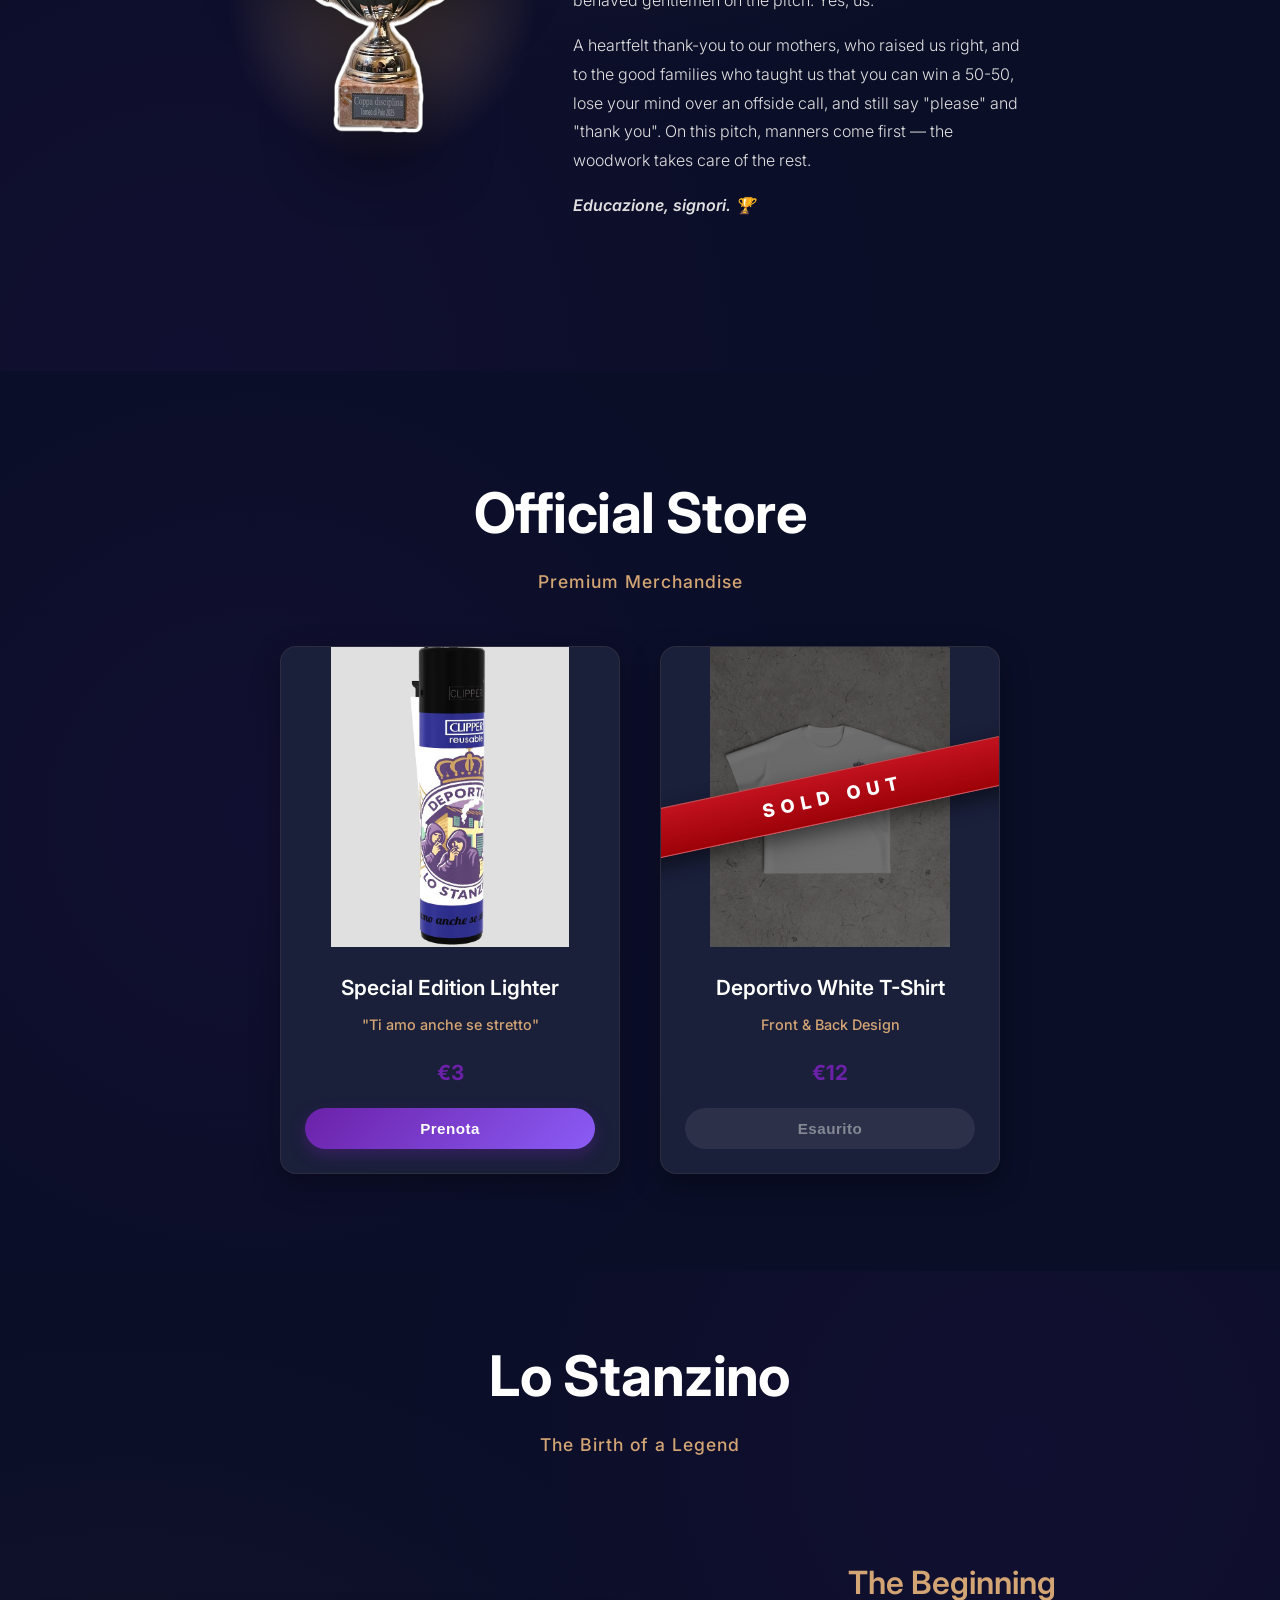
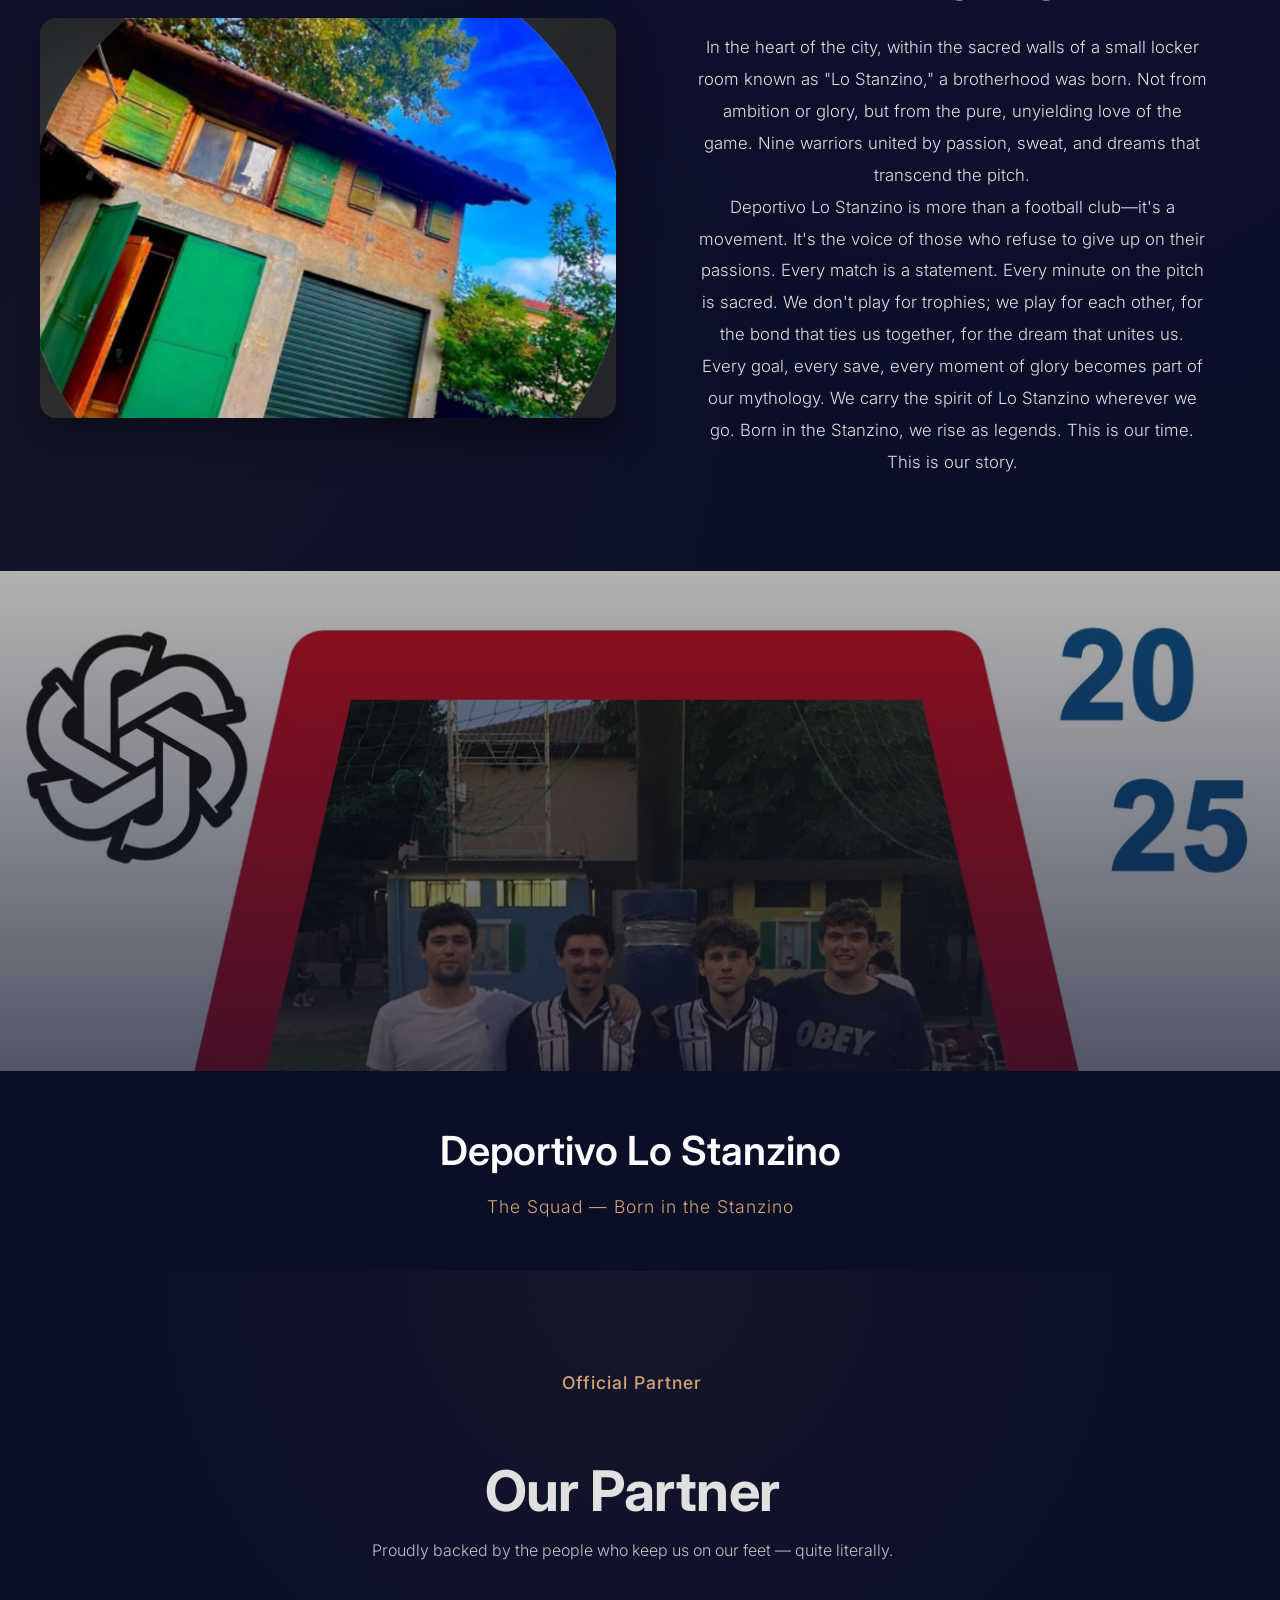
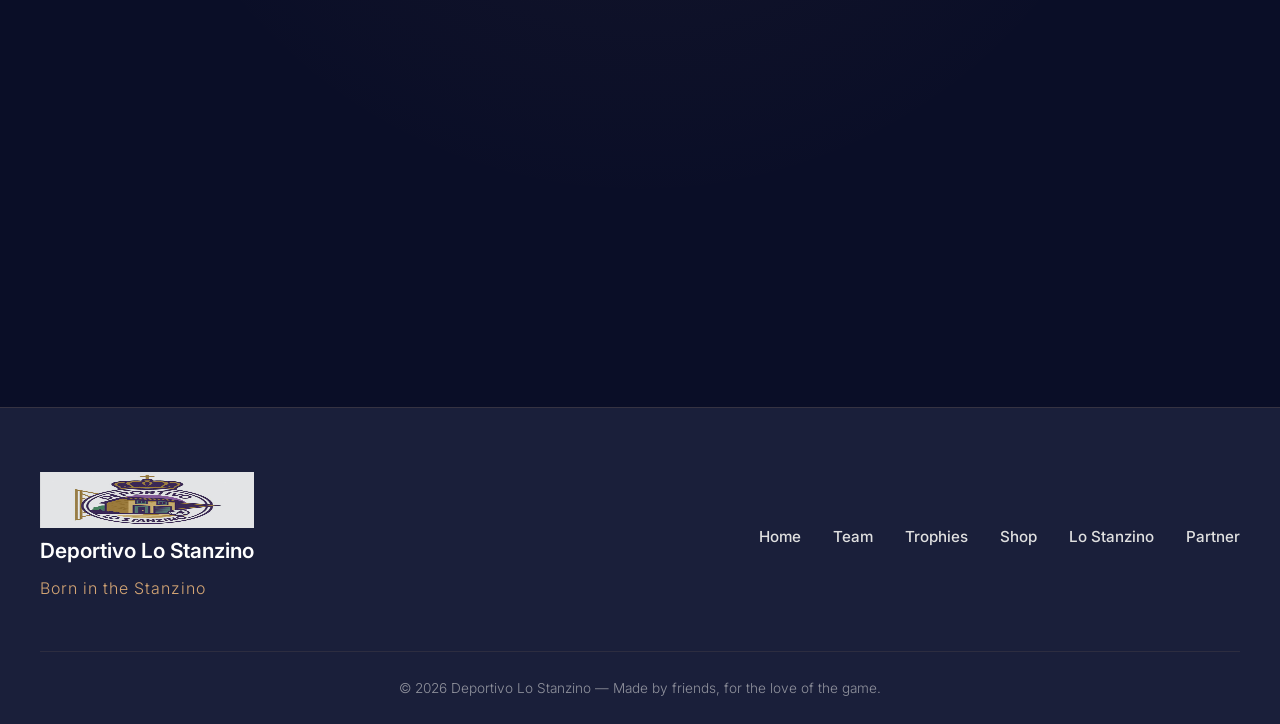
==== commit 2a3e22d0: "Add SEO/social meta + favicon and mobile hamburger menu - Meta description, Open Graph and Twitter c" ====
--- a/index.html
+++ b/index.html
@@ -4,10 +4,33 @@
     <meta charset="UTF-8">
     <meta name="viewport" content="width=device-width, initial-scale=1.0">
     <title>Deportivo Lo Stanzino - Born in the Stanzino</title>
+    <meta name="description" content="Deportivo Lo Stanzino — born in the Stanzino. Meet the squad, our trophies, the official store and the story behind the club.">
+    <meta name="theme-color" content="#0A0E27">
+
+    <!-- Favicon -->
+    <link rel="icon" type="image/png" href="images/favicon.png">
+    <link rel="apple-touch-icon" href="images/apple-touch-icon.png">
+
+    <!-- Open Graph (link preview on WhatsApp, Instagram, Facebook…) -->
+    <meta property="og:type" content="website">
+    <meta property="og:site_name" content="Deportivo Lo Stanzino">
+    <meta property="og:title" content="Deportivo Lo Stanzino — Born in the Stanzino">
+    <meta property="og:description" content="Meet the squad, our trophies, the official store and the story behind the club.">
+    <meta property="og:url" content="https://simonezanetti00.github.io/Football-Team-WebSite/">
+    <meta property="og:image" content="https://simonezanetti00.github.io/Football-Team-WebSite/images/DEPORTIVO.jpg">
+    <meta property="og:image:alt" content="Deportivo Lo Stanzino - the squad">
+    <meta property="og:locale" content="it_IT">
+
+    <!-- Twitter / X card -->
+    <meta name="twitter:card" content="summary_large_image">
+    <meta name="twitter:title" content="Deportivo Lo Stanzino — Born in the Stanzino">
+    <meta name="twitter:description" content="Meet the squad, our trophies, the official store and the story behind the club.">
+    <meta name="twitter:image" content="https://simonezanetti00.github.io/Football-Team-WebSite/images/DEPORTIVO.jpg">
+
     <link rel="preconnect" href="https://fonts.googleapis.com">
     <link rel="preconnect" href="https://fonts.gstatic.com" crossorigin>
     <link href="https://fonts.googleapis.com/css2?family=Inter:wght@300;400;500;600;700;800&display=swap" rel="stylesheet">
-    <link rel="stylesheet" href="style.css?v=sponsor-1">
+    <link rel="stylesheet" href="style.css?v=nav-1">
 </head>
 <body>
     <!-- SCROLL PROGRESS INDICATOR -->
@@ -15,15 +38,20 @@
     <nav class="navbar">
         <div class="nav-container">
             <h1 class="nav-logo">Deportivo Lo Stanzino</h1>
-            <ul class="nav-links">
+            <button class="nav-toggle" type="button" aria-label="Apri menu" aria-expanded="false" aria-controls="navLinks">
+                <span></span><span></span><span></span>
+            </button>
+            <ul class="nav-links" id="navLinks">
                 <li><a href="#hero">Home</a></li>
                 <li><a href="#team">Team</a></li>
                 <li><a href="#trophies">Trophies</a></li>
                 <li><a href="#shop">Shop</a></li>
                 <li><a href="#stanzino">Lo Stanzino</a></li>
-            </ul>            <div class="nav-logo-right">
+            </ul>
+            <div class="nav-logo-right">
                 <img loading="lazy" decoding="async" src="images/Logo.png" alt="Deportivo Lo Stanzino Logo">
-            </div>        </div>
+            </div>
+        </div>
     </nav>
 
     <main class="main-container">
@@ -349,6 +377,6 @@
         </div>
     </div>
 
-    <script src="script.js?v=scrollfix-1"></script>
+    <script src="script.js?v=nav-1"></script>
 </body>
 </html>
--- a/style.css
+++ b/style.css
@@ -143,12 +143,53 @@
     opacity: 1;
 }
 
+/* Hamburger toggle (hidden on desktop, shown on mobile) */
+.nav-toggle {
+    display: none;
+    flex-direction: column;
+    justify-content: center;
+    gap: 5px;
+    width: 42px;
+    height: 42px;
+    padding: 8px;
+    background: none;
+    border: none;
+    cursor: pointer;
+    z-index: 1100;
+}
+
+.nav-toggle span {
+    display: block;
+    width: 100%;
+    height: 2px;
+    border-radius: 2px;
+    background: var(--text-light);
+    transition: transform 0.3s ease, opacity 0.3s ease;
+}
+
+.nav-toggle.open span:nth-child(1) {
+    transform: translateY(7px) rotate(45deg);
+}
+
+.nav-toggle.open span:nth-child(2) {
+    opacity: 0;
+}
+
+.nav-toggle.open span:nth-child(3) {
+    transform: translateY(-7px) rotate(-45deg);
+}
+
 /* ============================
    MAIN CONTAINER & SECTIONS
    ============================ */
 
 .main-container {
     margin-top: 80px;
+}
+
+/* Offset anchored sections so they land below the fixed navbar */
+section[id] {
+    scroll-margin-top: 80px;
 }
 
 .section {
@@ -1354,14 +1395,51 @@
         scroll-snap-type: none;
     }
 
+    .nav-toggle {
+        display: flex;
+    }
+
+    .nav-logo-right {
+        display: none;
+    }
+
     .nav-links {
-        gap: 1rem;
-        flex-wrap: wrap;
-        justify-content: center;
+        position: absolute;
+        top: 100%;
+        left: 0;
+        right: 0;
+        flex-direction: column;
+        gap: 0;
+        padding: 0.5rem 0;
+        background: rgba(10, 14, 39, 0.98);
+        backdrop-filter: blur(16px);
+        border-bottom: 1px solid rgba(212, 165, 116, 0.2);
+        opacity: 0;
+        transform: translateY(-12px);
+        pointer-events: none;
+        transition: opacity 0.25s ease, transform 0.25s ease;
+    }
+
+    .nav-links.open {
+        opacity: 1;
+        transform: translateY(0);
+        pointer-events: auto;
+    }
+
+    .nav-links li {
+        width: 100%;
+        text-align: center;
     }
 
     .nav-links a {
-        font-size: 0.9rem;
+        display: block;
+        padding: 0.9rem 1rem;
+        font-size: 1rem;
+    }
+
+    /* keep the underline hover from shifting the centered links */
+    .nav-links a::after {
+        display: none;
     }
 
     .section {
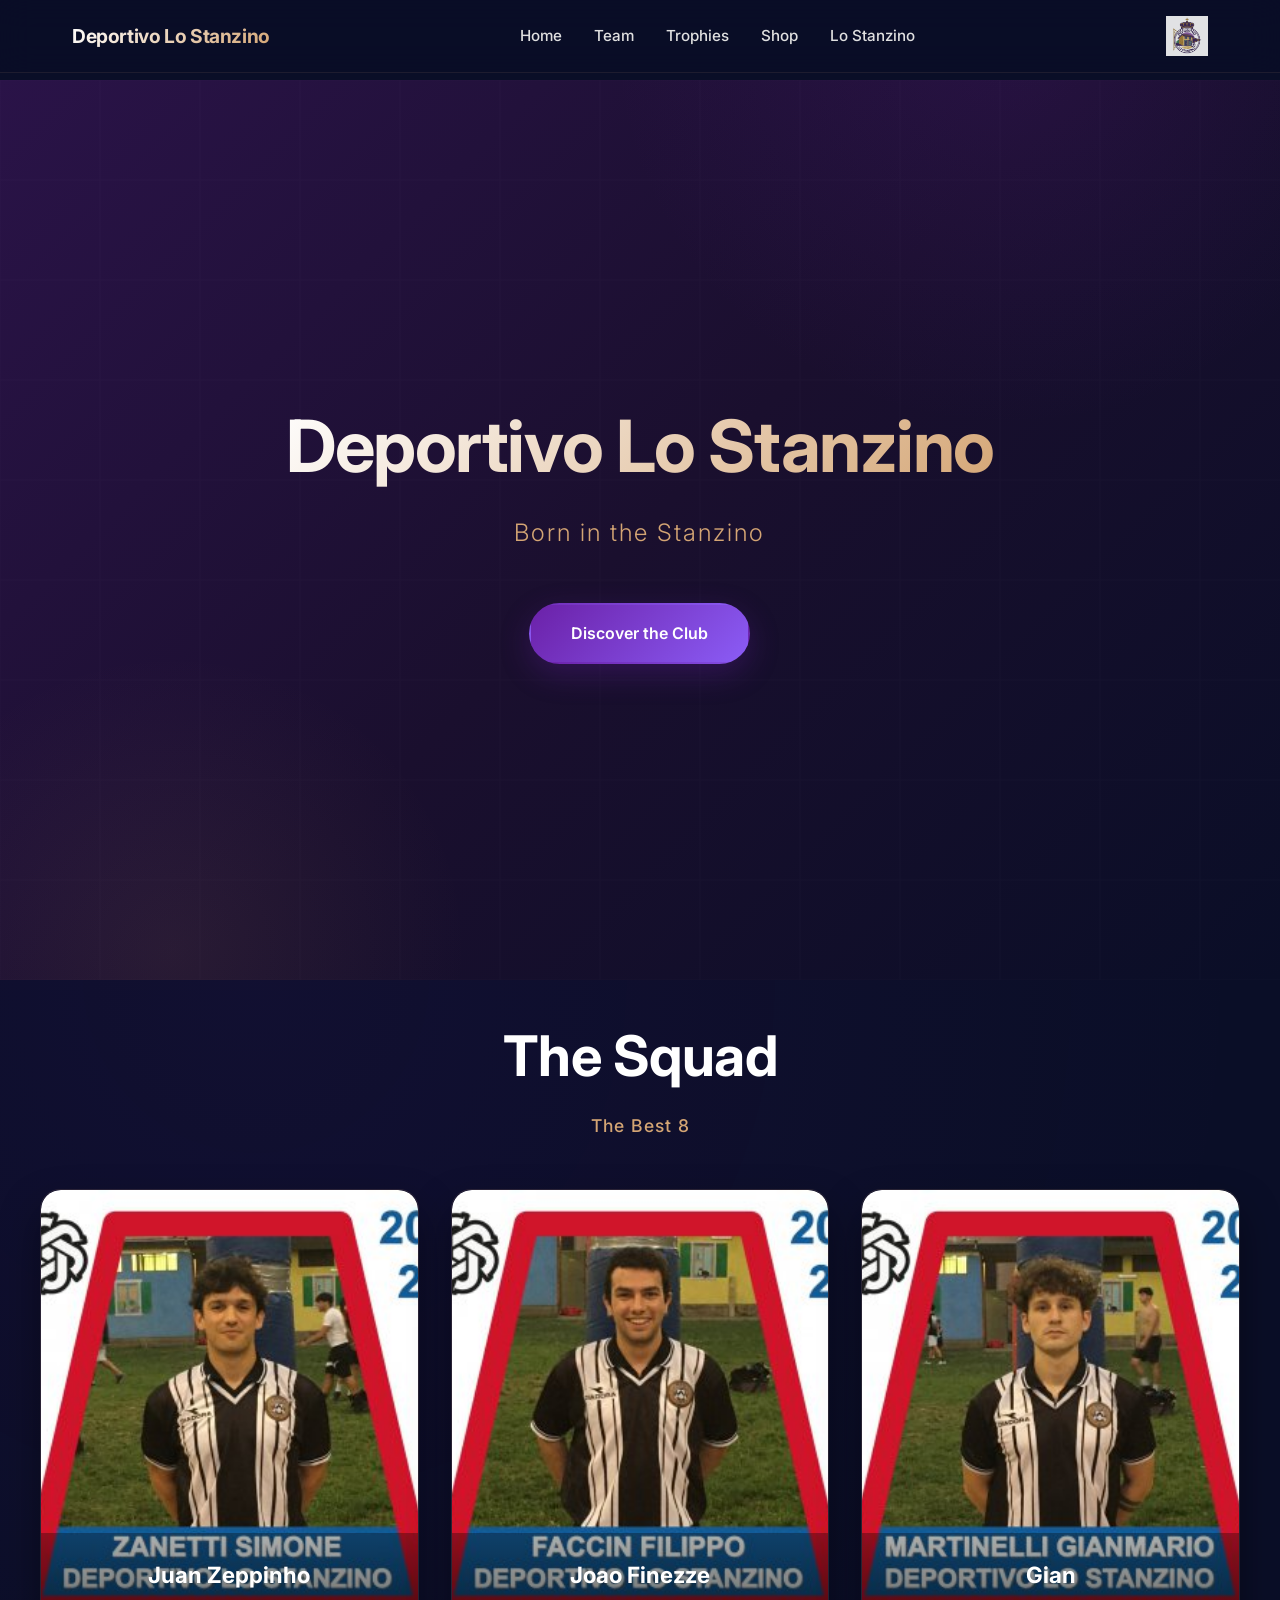
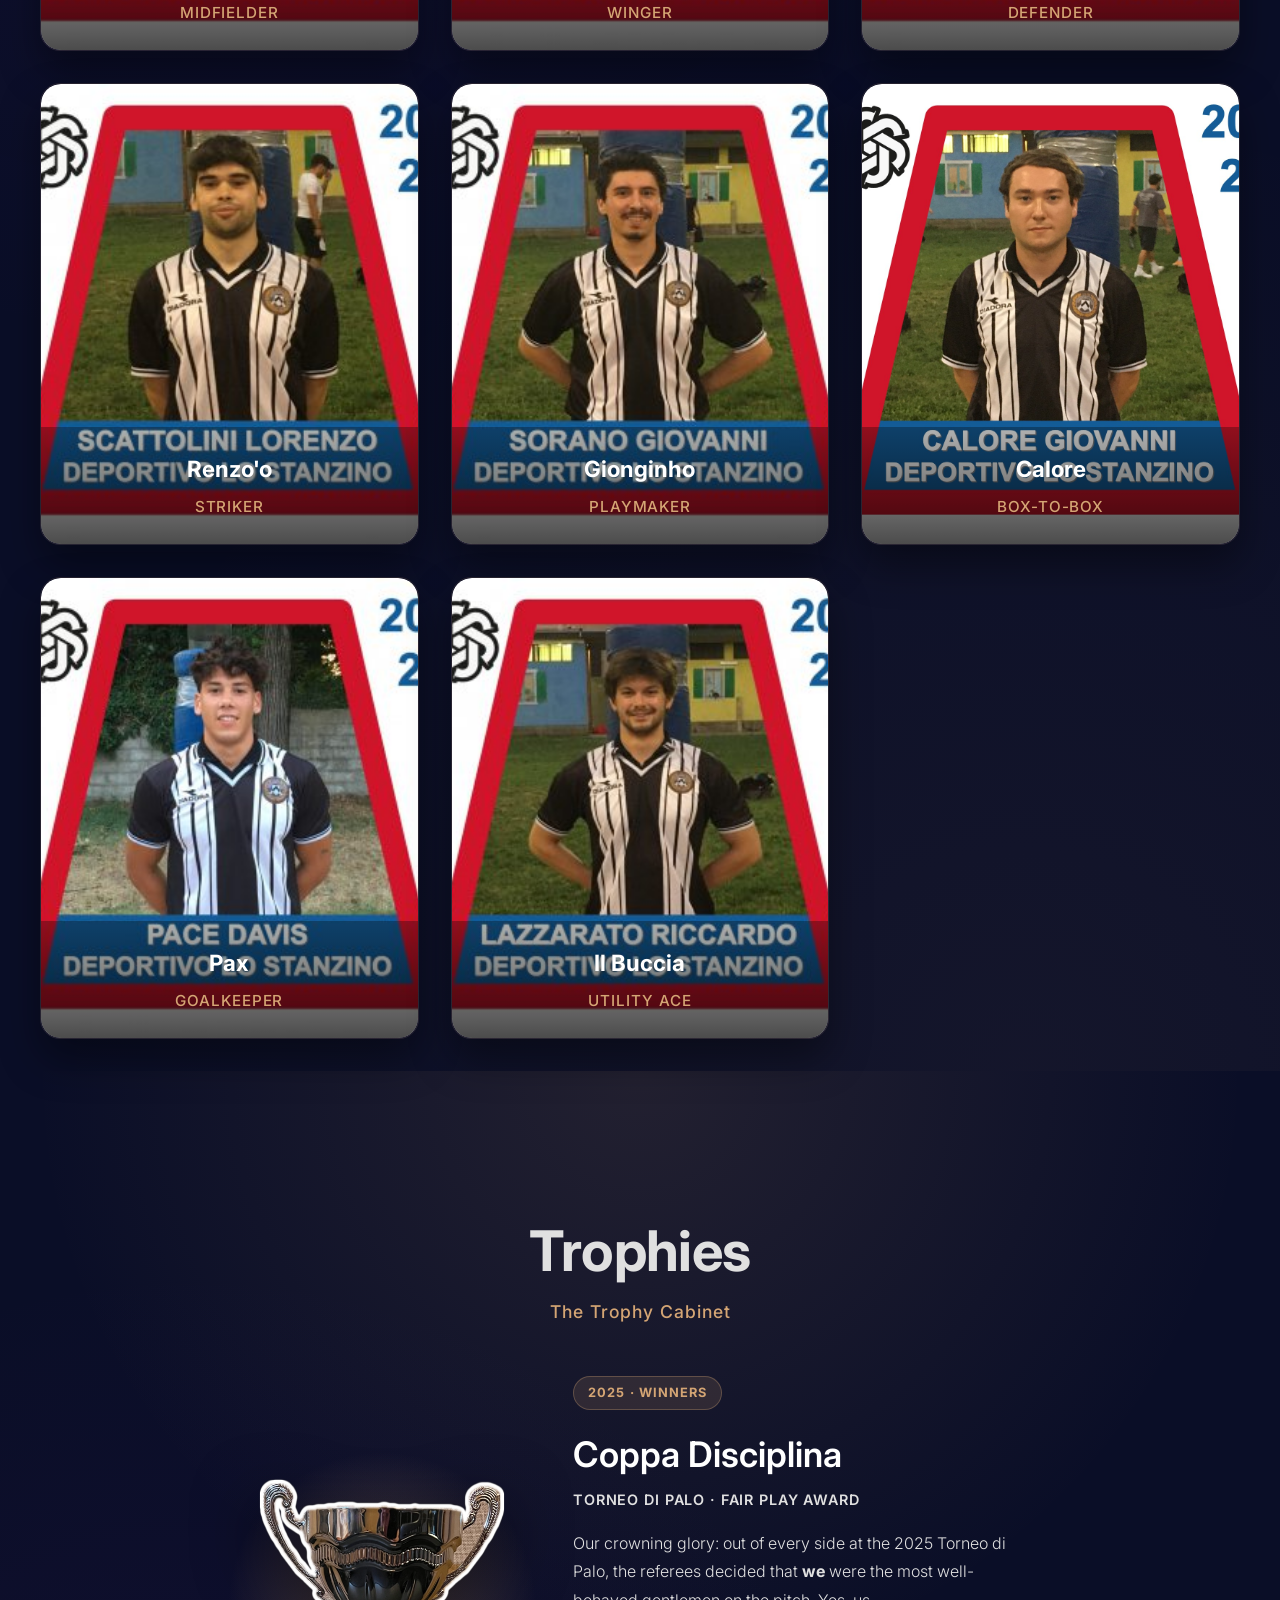
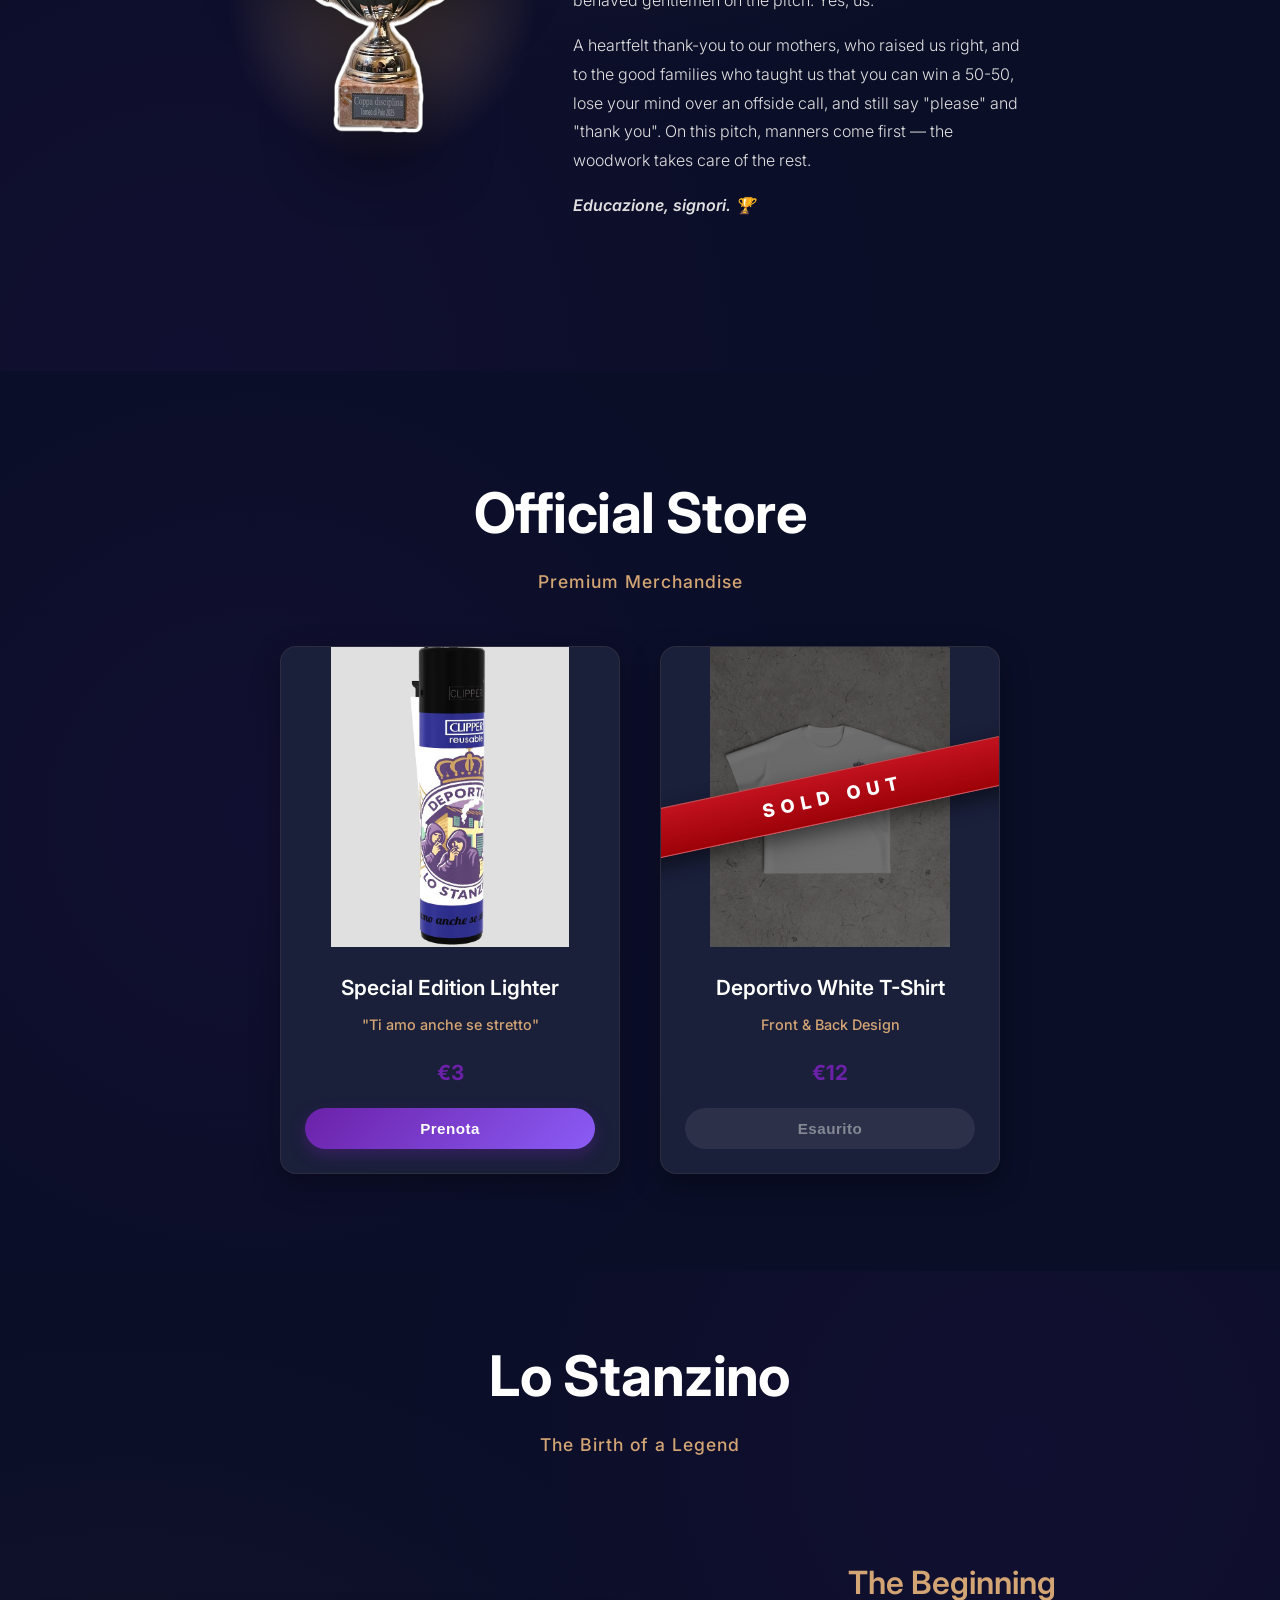
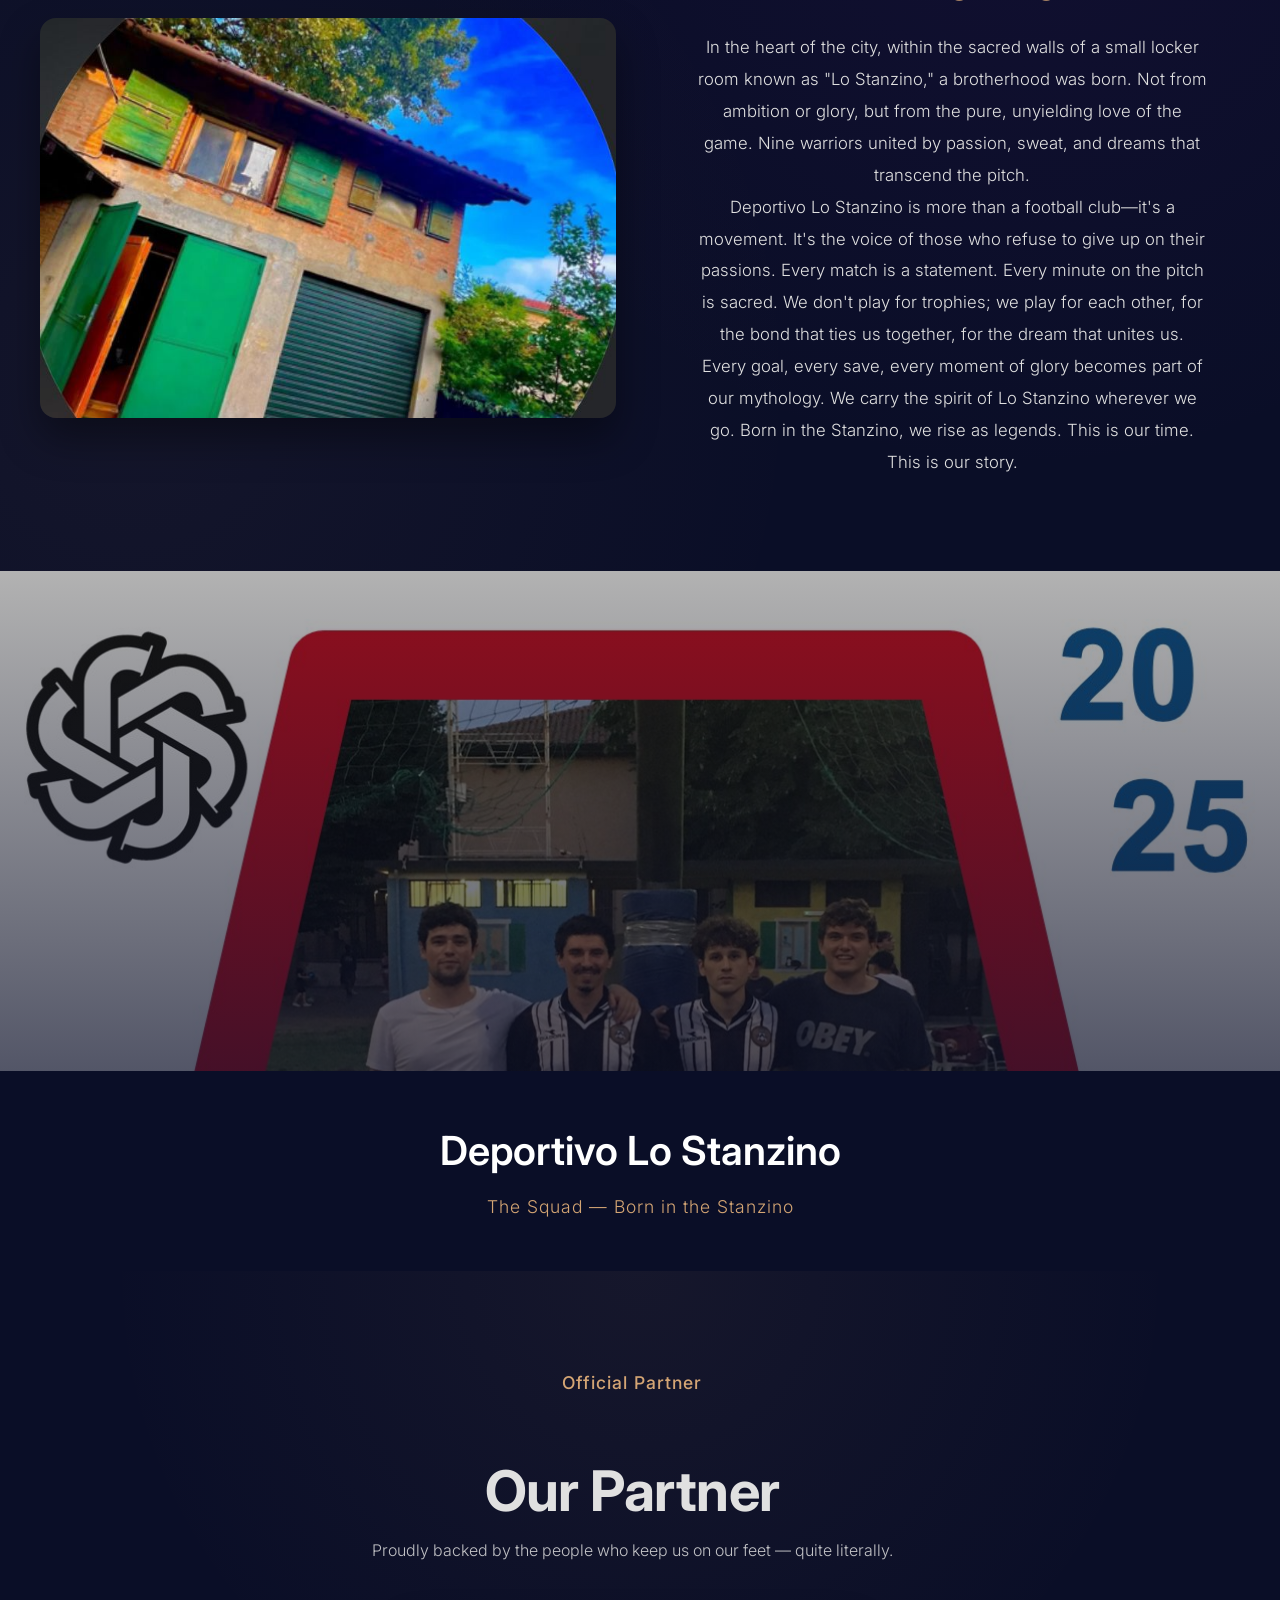
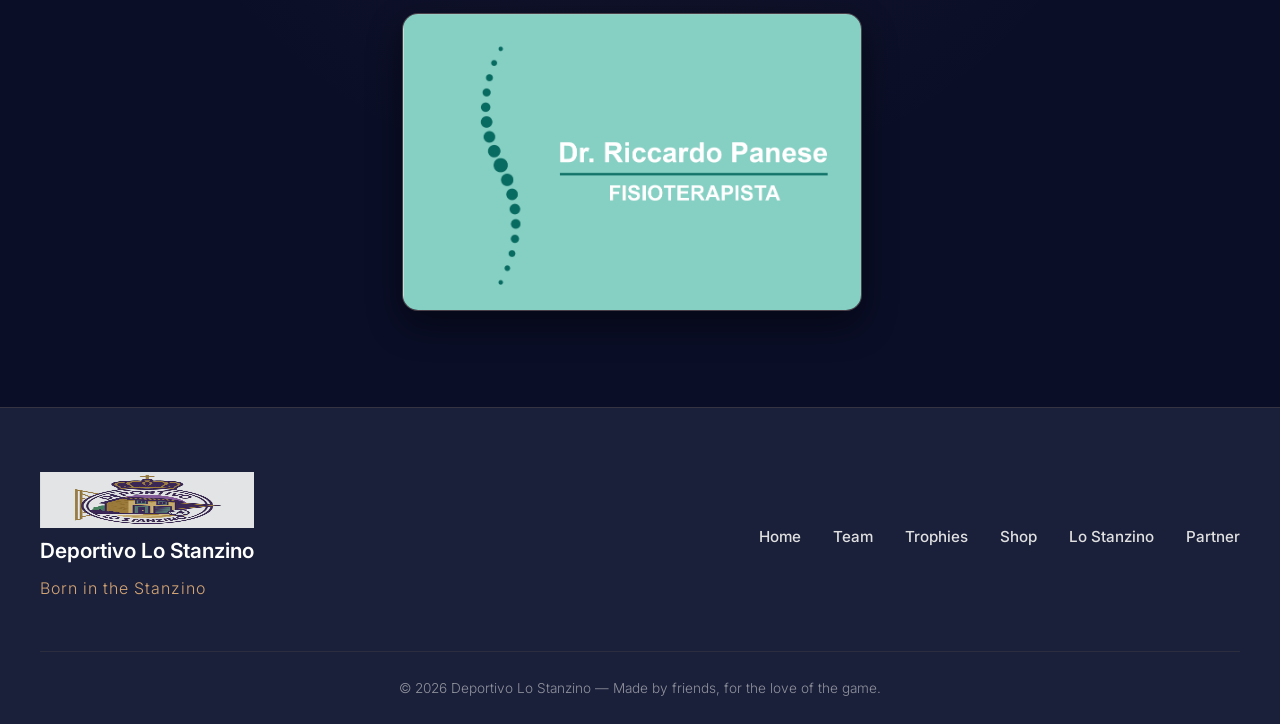
==== commit 585a5f48: "Remove page scroll-snap to fix desktop scrolling near the bottom scroll-snap-type: y mandatory had n" ====
--- a/index.html
+++ b/index.html
@@ -30,7 +30,7 @@
     <link rel="preconnect" href="https://fonts.googleapis.com">
     <link rel="preconnect" href="https://fonts.gstatic.com" crossorigin>
     <link href="https://fonts.googleapis.com/css2?family=Inter:wght@300;400;500;600;700;800&display=swap" rel="stylesheet">
-    <link rel="stylesheet" href="style.css?v=nav-1">
+    <link rel="stylesheet" href="style.css?v=scroll-2">
 </head>
 <body>
     <!-- SCROLL PROGRESS INDICATOR -->
--- a/style.css
+++ b/style.css
@@ -22,7 +22,6 @@
 
 html {
     scroll-behavior: smooth;
-    scroll-snap-type: y mandatory;
 }
 
 body {
@@ -197,7 +196,6 @@
     display: flex;
     align-items: center;
     justify-content: center;
-    scroll-snap-align: start;
     padding: 2rem;
 }
 
@@ -416,7 +414,6 @@
    ============================ */
 
 .team-photo-section {
-    scroll-snap-align: start;
     width: 100%;
     margin: 0;
     padding: 0;
@@ -920,7 +917,6 @@
    ============================ */
 
 .team-photo-closing {
-    scroll-snap-align: start;
     width: 100%;
     margin: 0;
     padding: 0;
@@ -1391,9 +1387,6 @@
 }
 
 @media (max-width: 768px) {
-    html {
-        scroll-snap-type: none;
-    }
 
     .nav-toggle {
         display: flex;
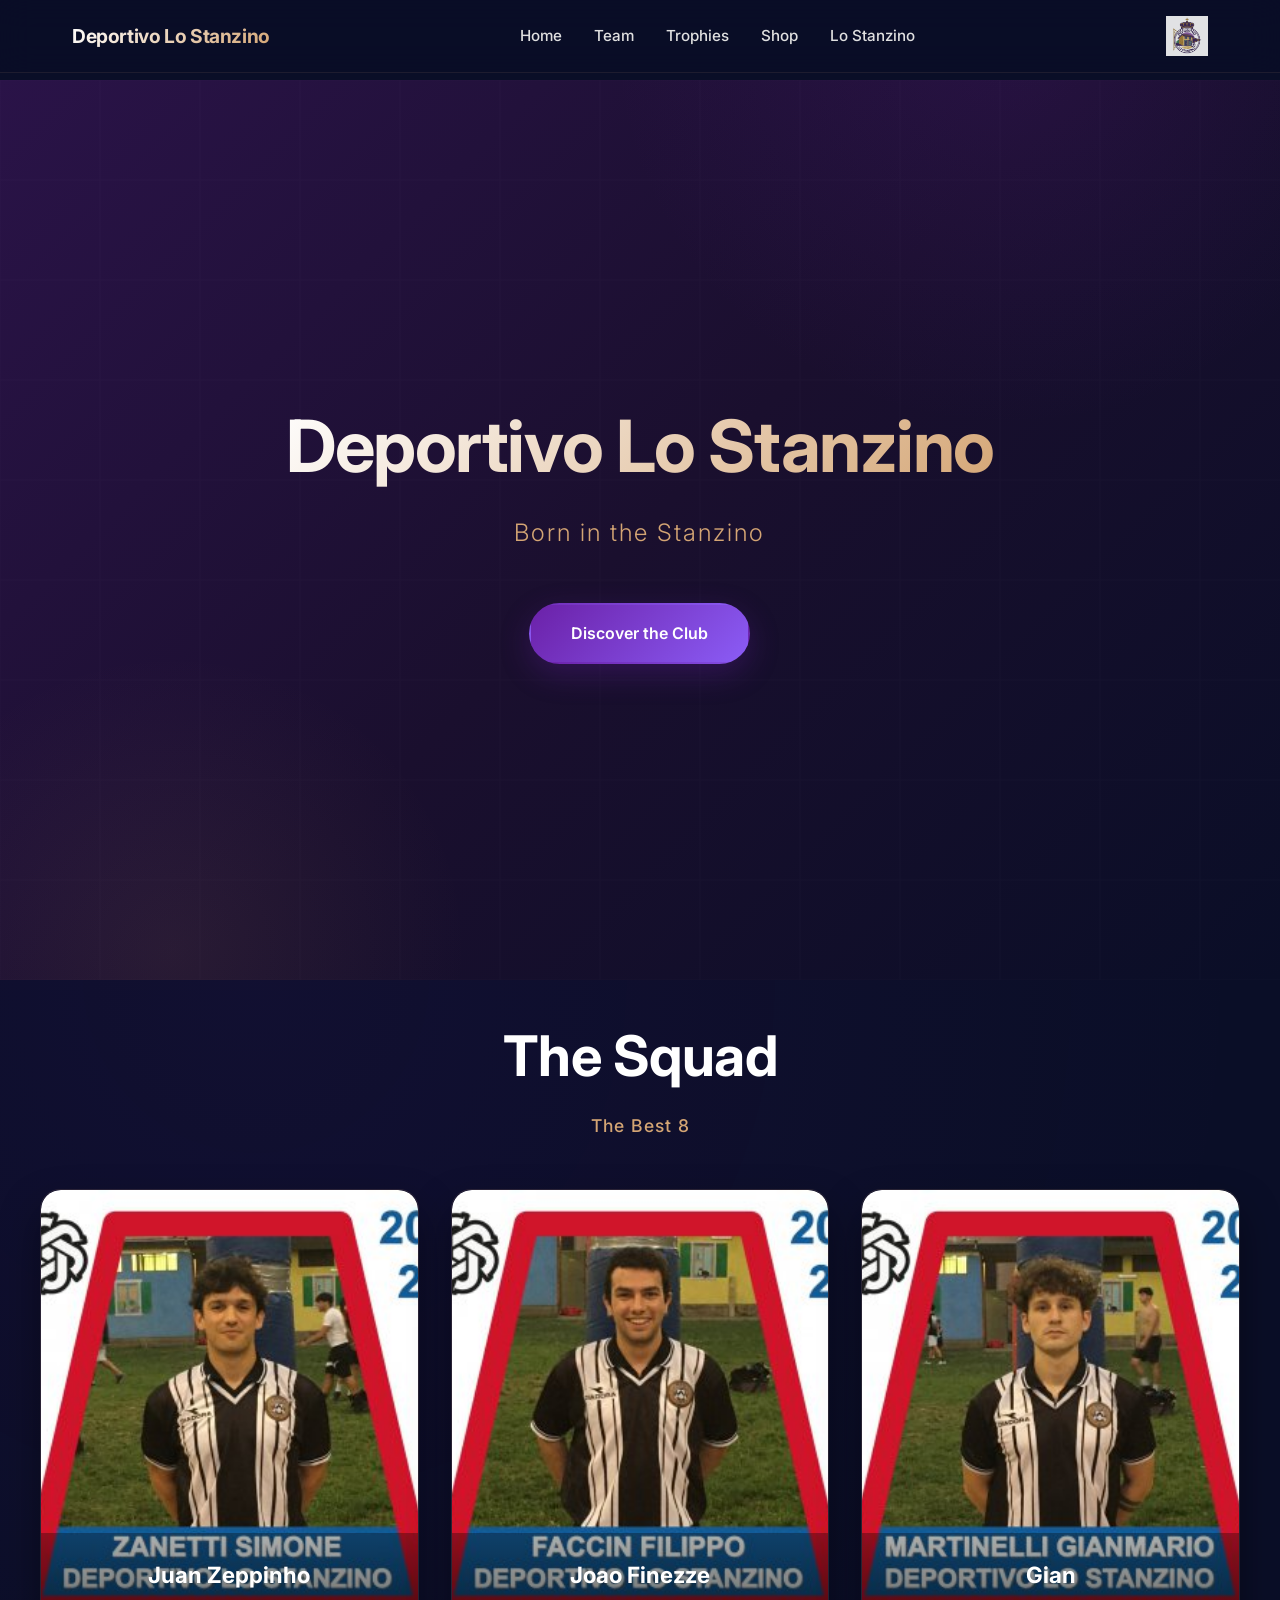
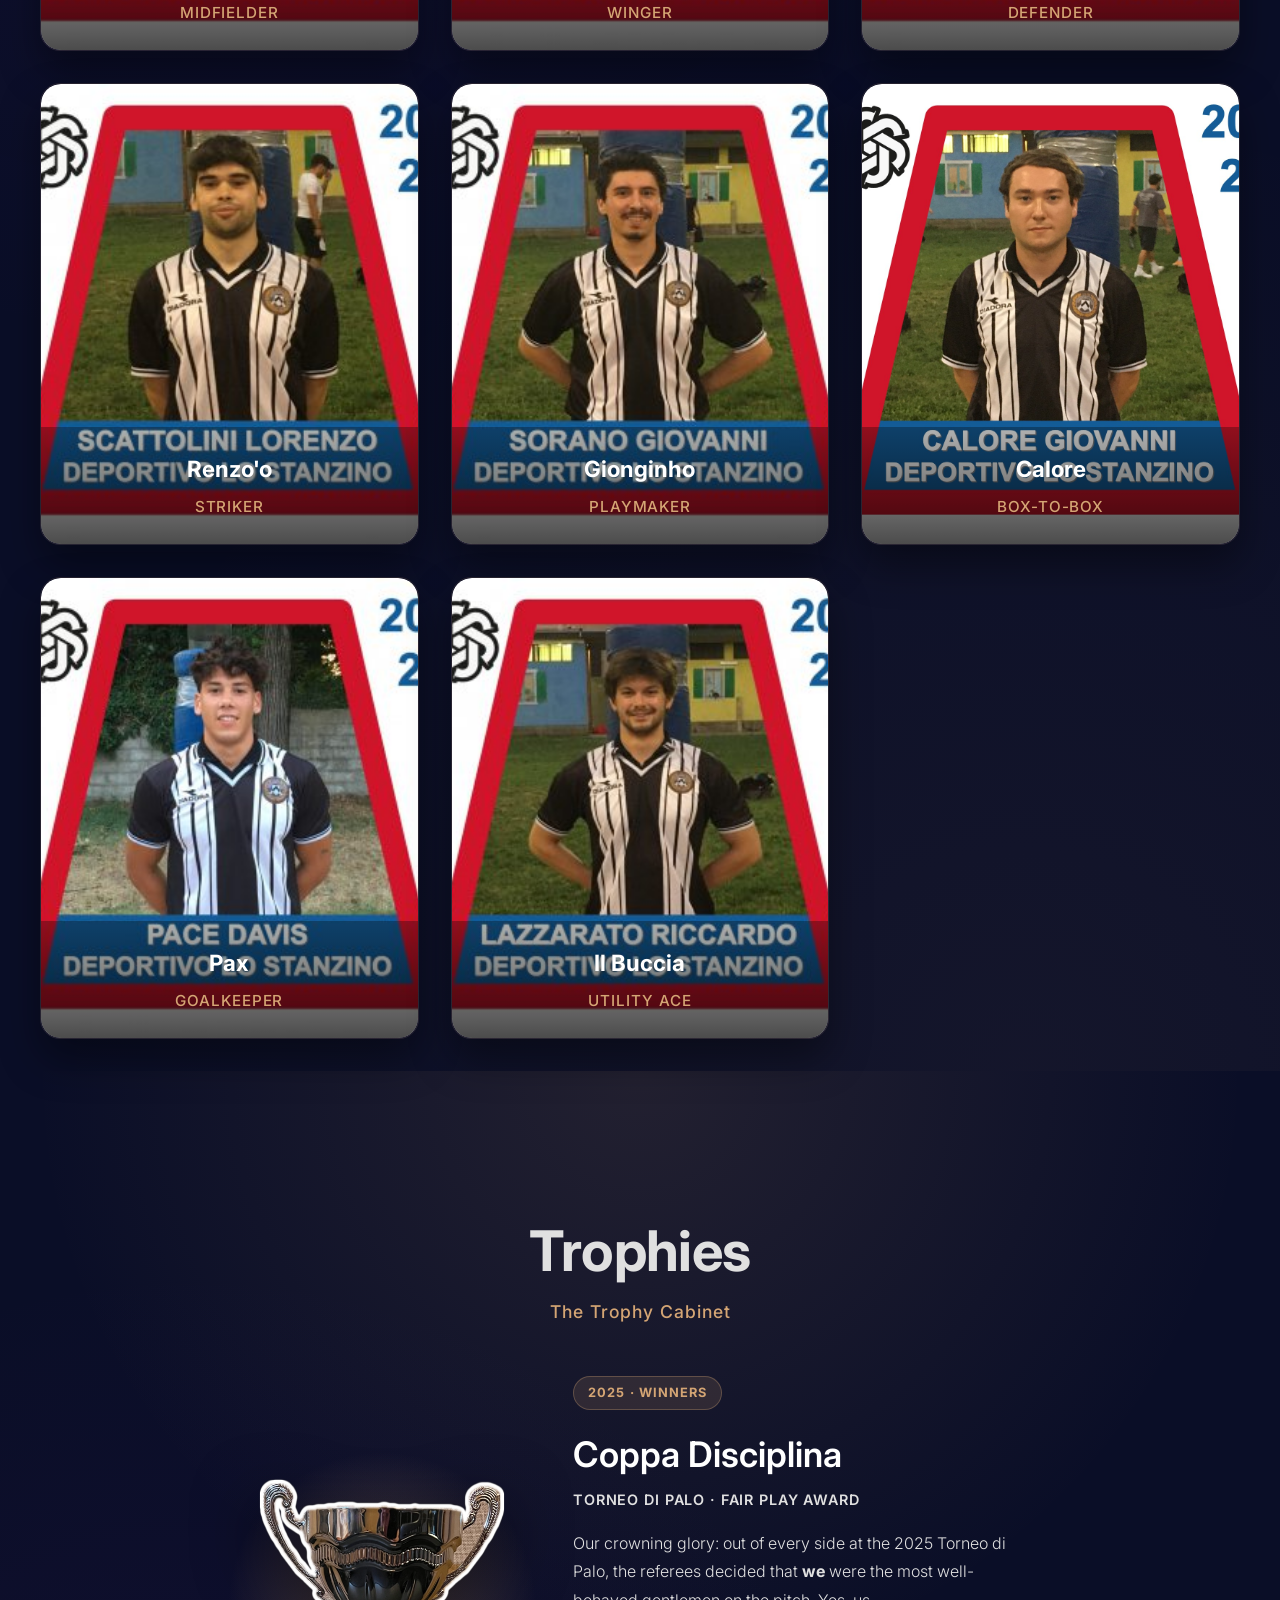
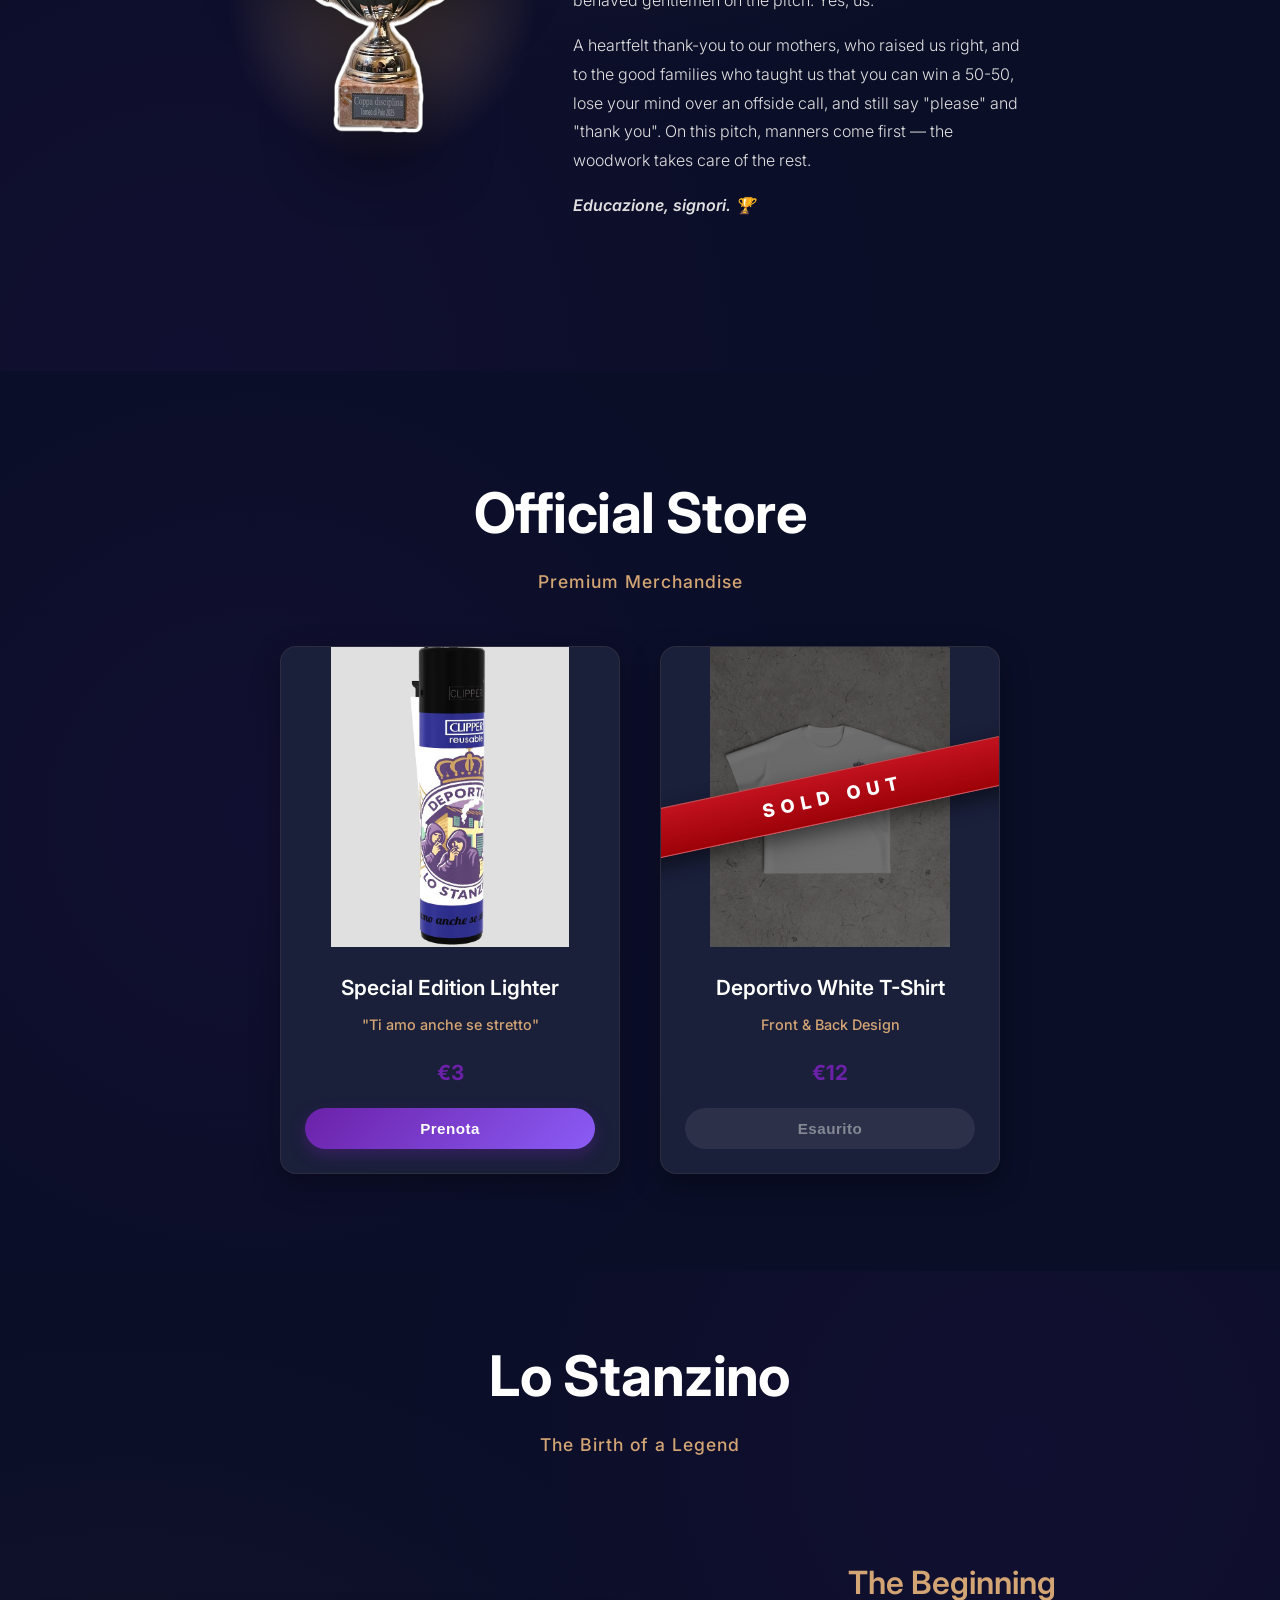
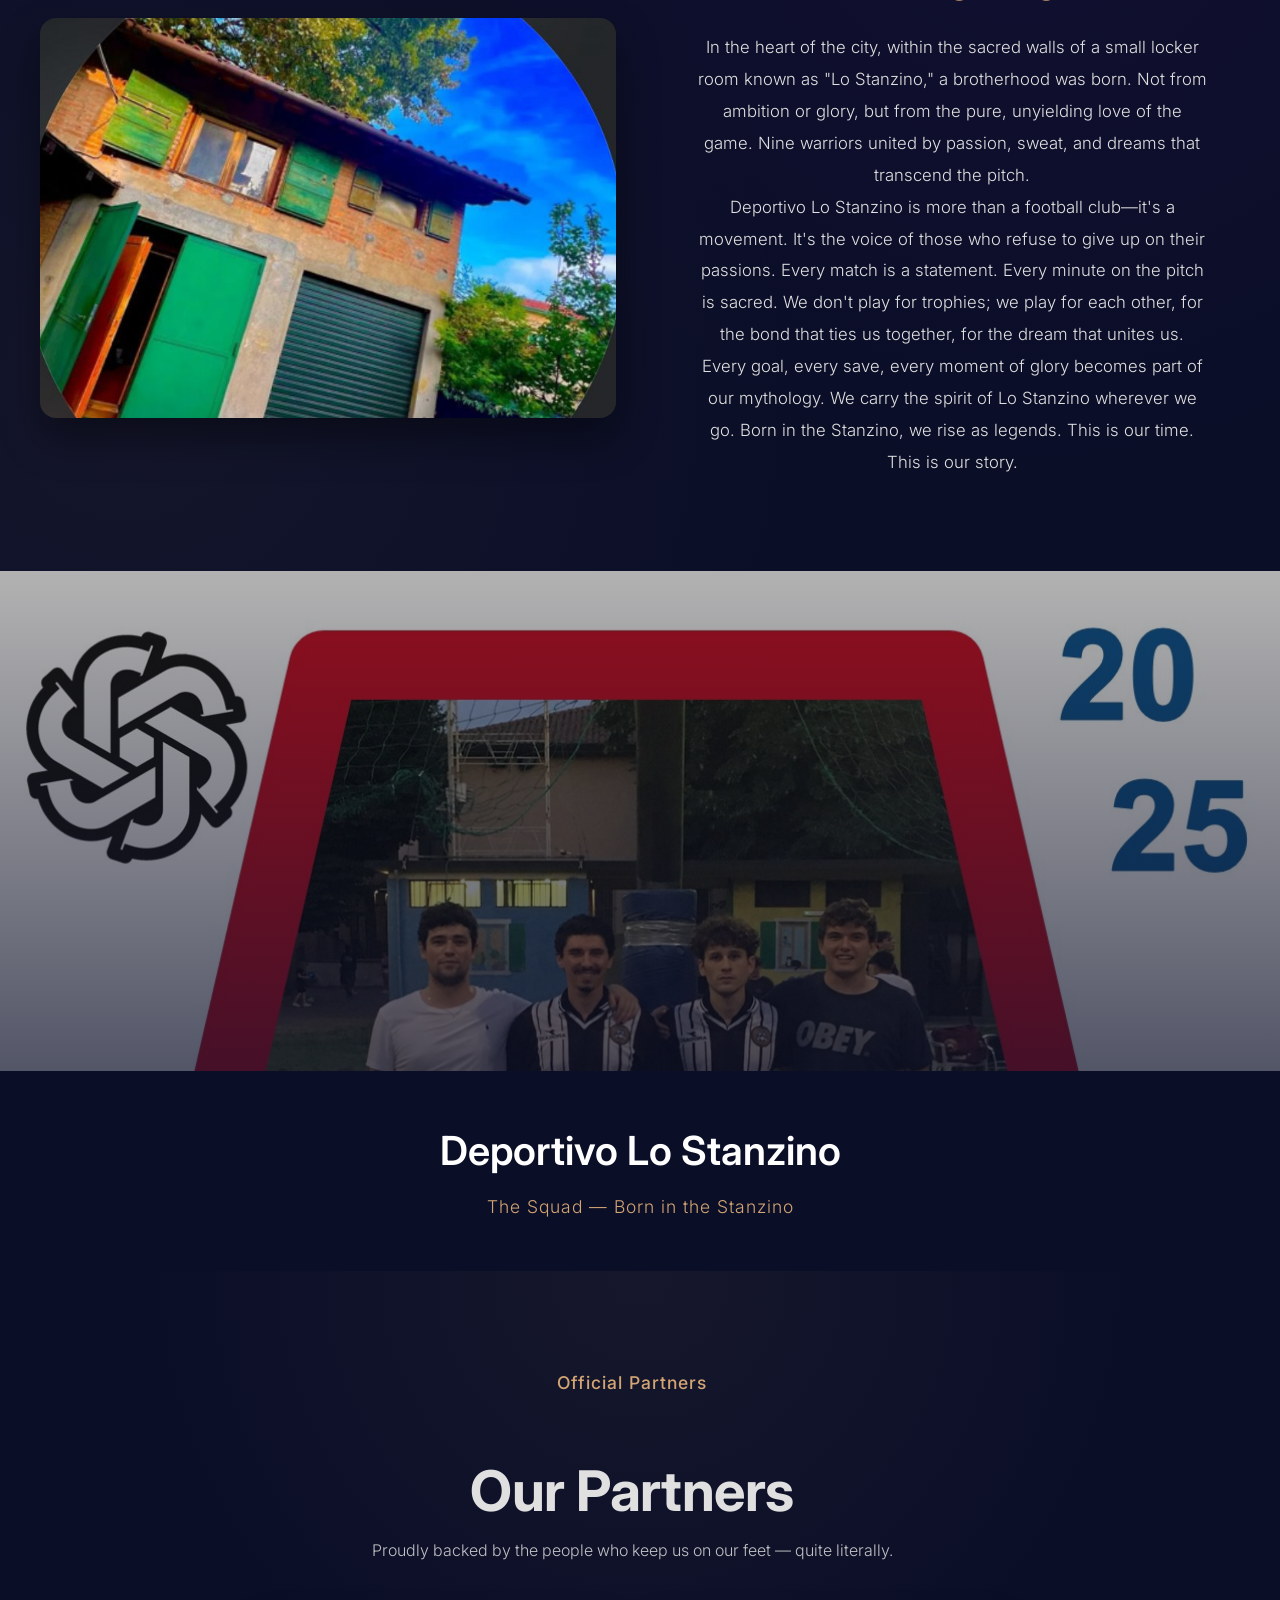
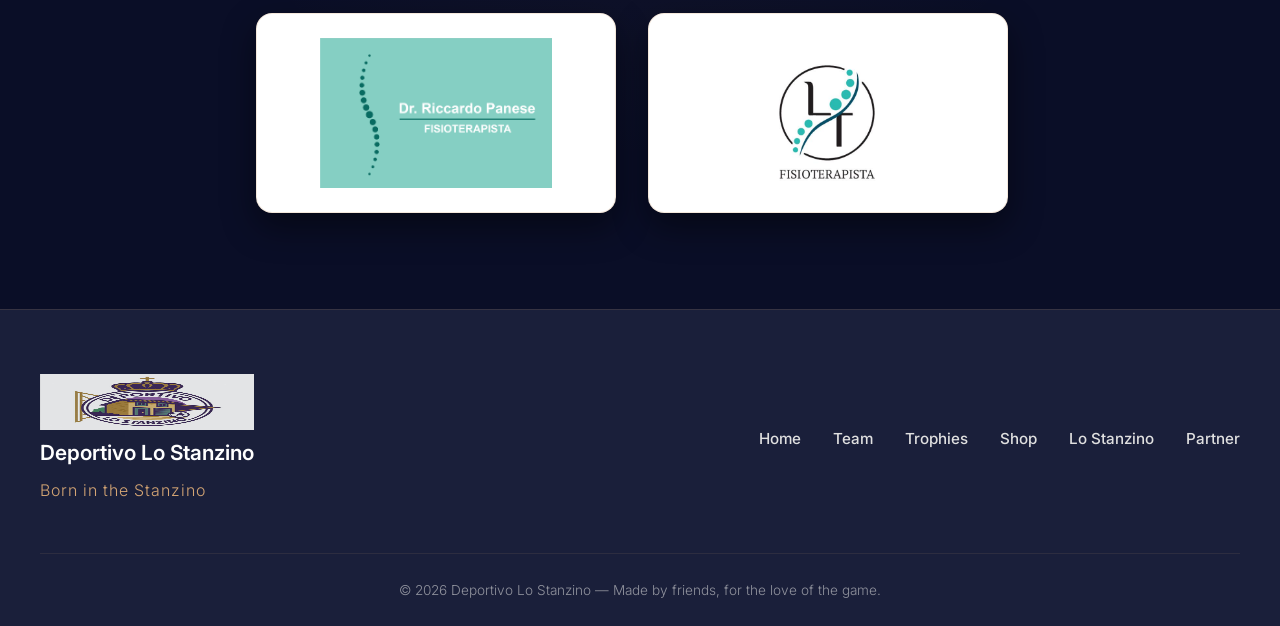
==== commit d6a3115a: "Add second sponsor (L.T. Fisioterapista); uniform partner tiles - Second sponsor card in the Partner" ====
--- a/index.html
+++ b/index.html
@@ -30,7 +30,7 @@
     <link rel="preconnect" href="https://fonts.googleapis.com">
     <link rel="preconnect" href="https://fonts.gstatic.com" crossorigin>
     <link href="https://fonts.googleapis.com/css2?family=Inter:wght@300;400;500;600;700;800&display=swap" rel="stylesheet">
-    <link rel="stylesheet" href="style.css?v=scroll-2">
+    <link rel="stylesheet" href="style.css?v=sponsor2-1">
 </head>
 <body>
     <!-- SCROLL PROGRESS INDICATOR -->
@@ -321,12 +321,15 @@
     <!-- SPONSORS / PARTNERS -->
     <section id="partners" class="sponsors">
         <div class="section-content">
-            <p class="section-subtitle">Official Partner</p>
-            <h2>Our Partner</h2>
+            <p class="section-subtitle">Official Partners</p>
+            <h2>Our Partners</h2>
             <p class="sponsors-intro">Proudly backed by the people who keep us on our feet — quite literally.</p>
             <div class="sponsor-grid fade-in">
                 <div class="sponsor-card">
-                    <img loading="lazy" decoding="async" src="images/Sponsor/riccardo-panese-fisioterapista.png" alt="Dr. Riccardo Panese - Fisioterapista" width="480">
+                    <img loading="lazy" decoding="async" src="images/Sponsor/riccardo-panese-fisioterapista.png" alt="Dr. Riccardo Panese - Fisioterapista">
+                </div>
+                <div class="sponsor-card">
+                    <img loading="lazy" decoding="async" src="images/Sponsor/lt-fisioterapista.jpeg" alt="L.T. Fisioterapista">
                 </div>
             </div>
         </div>
--- a/style.css
+++ b/style.css
@@ -1270,19 +1270,22 @@
 .sponsor-grid {
     display: flex;
     flex-wrap: wrap;
+    align-items: stretch;
+    justify-content: center;
+    gap: 2rem;
+}
+
+.sponsor-card {
+    flex: 0 1 360px;
+    height: 200px;
+    display: flex;
     align-items: center;
     justify-content: center;
-    gap: 2rem;
-}
-
-.sponsor-card {
-    width: 100%;
-    max-width: 460px;
-    overflow: hidden;
+    padding: 1.5rem 2rem;
     border-radius: 16px;
     border: 1px solid rgba(212, 165, 116, 0.25);
     box-shadow: 0 14px 34px rgba(0, 0, 0, 0.45);
-    background: var(--light-dark);
+    background: #ffffff;
     transition: transform var(--transition-smooth), box-shadow var(--transition-smooth);
 }
 
@@ -1293,8 +1296,11 @@
 
 .sponsor-card img {
     display: block;
-    width: 100%;
+    max-width: 100%;
+    max-height: 100%;
+    width: auto;
     height: auto;
+    object-fit: contain;
 }
 
 /* ============================
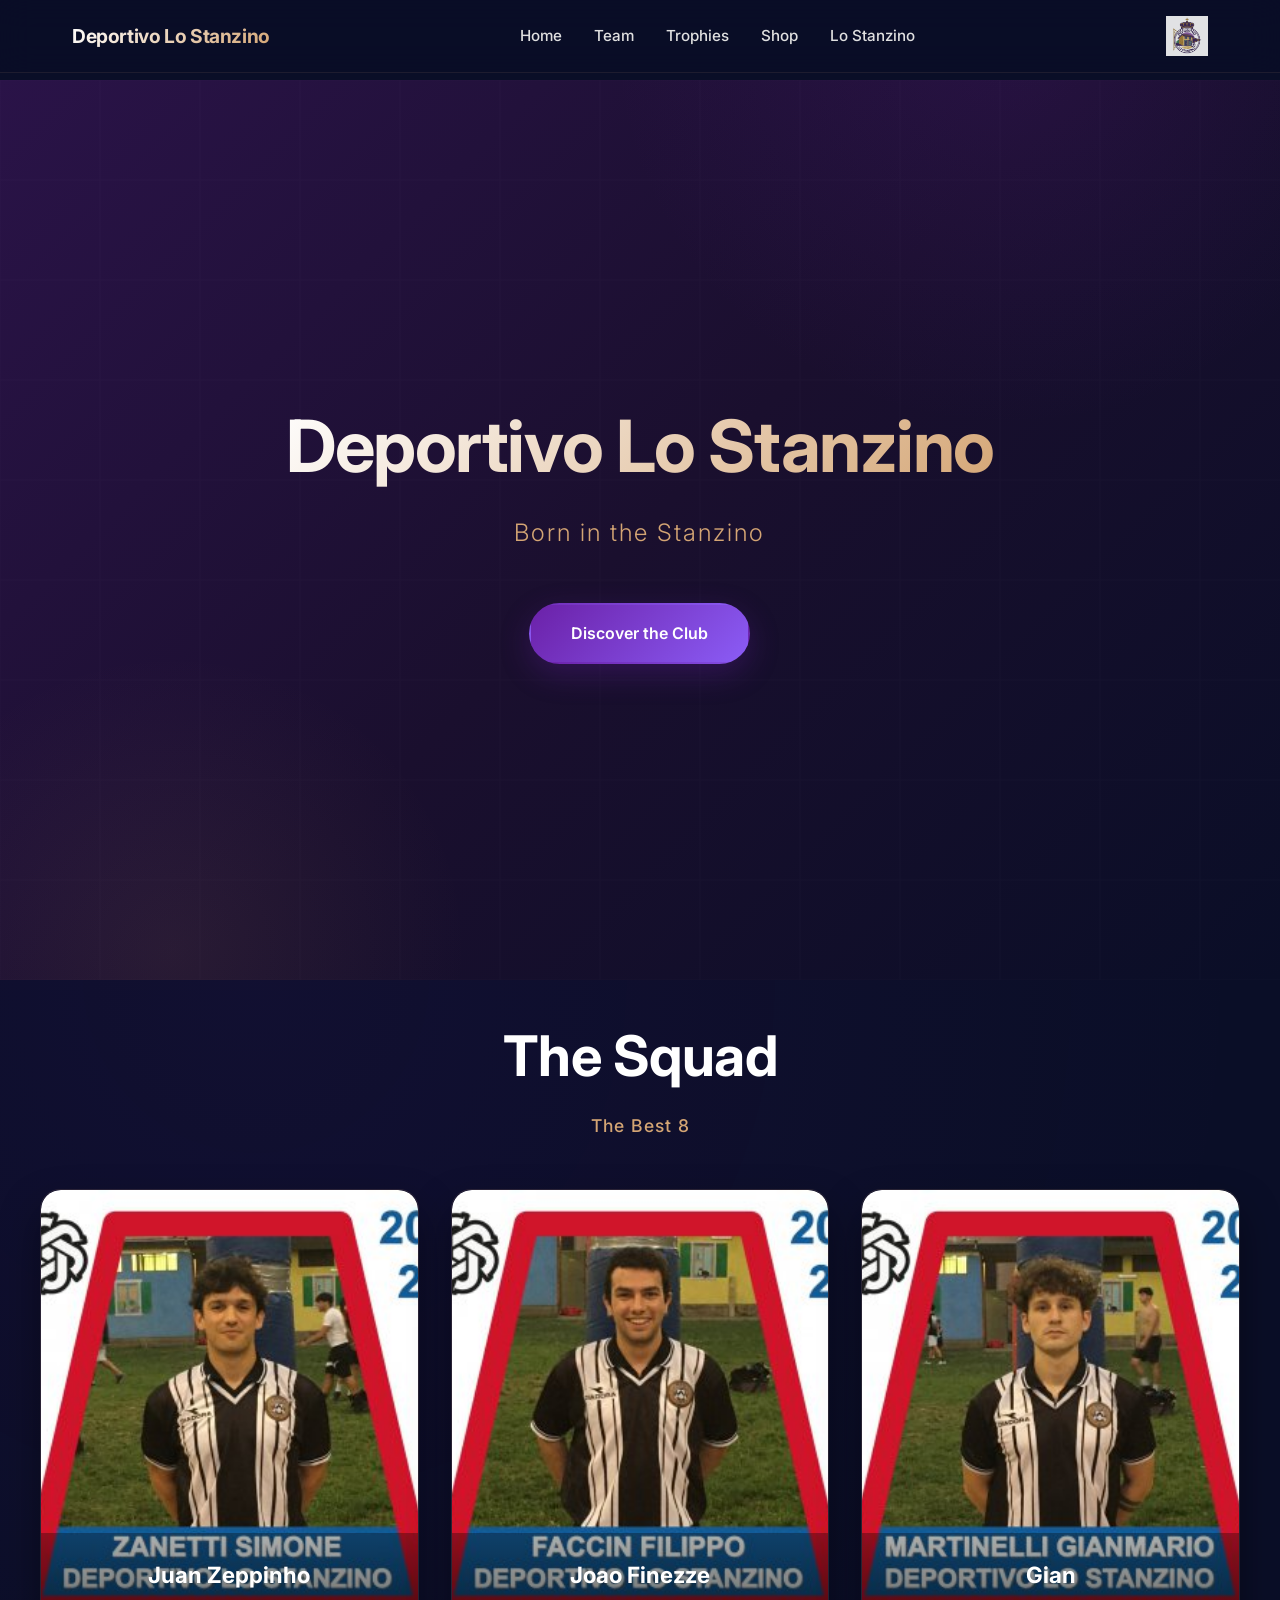
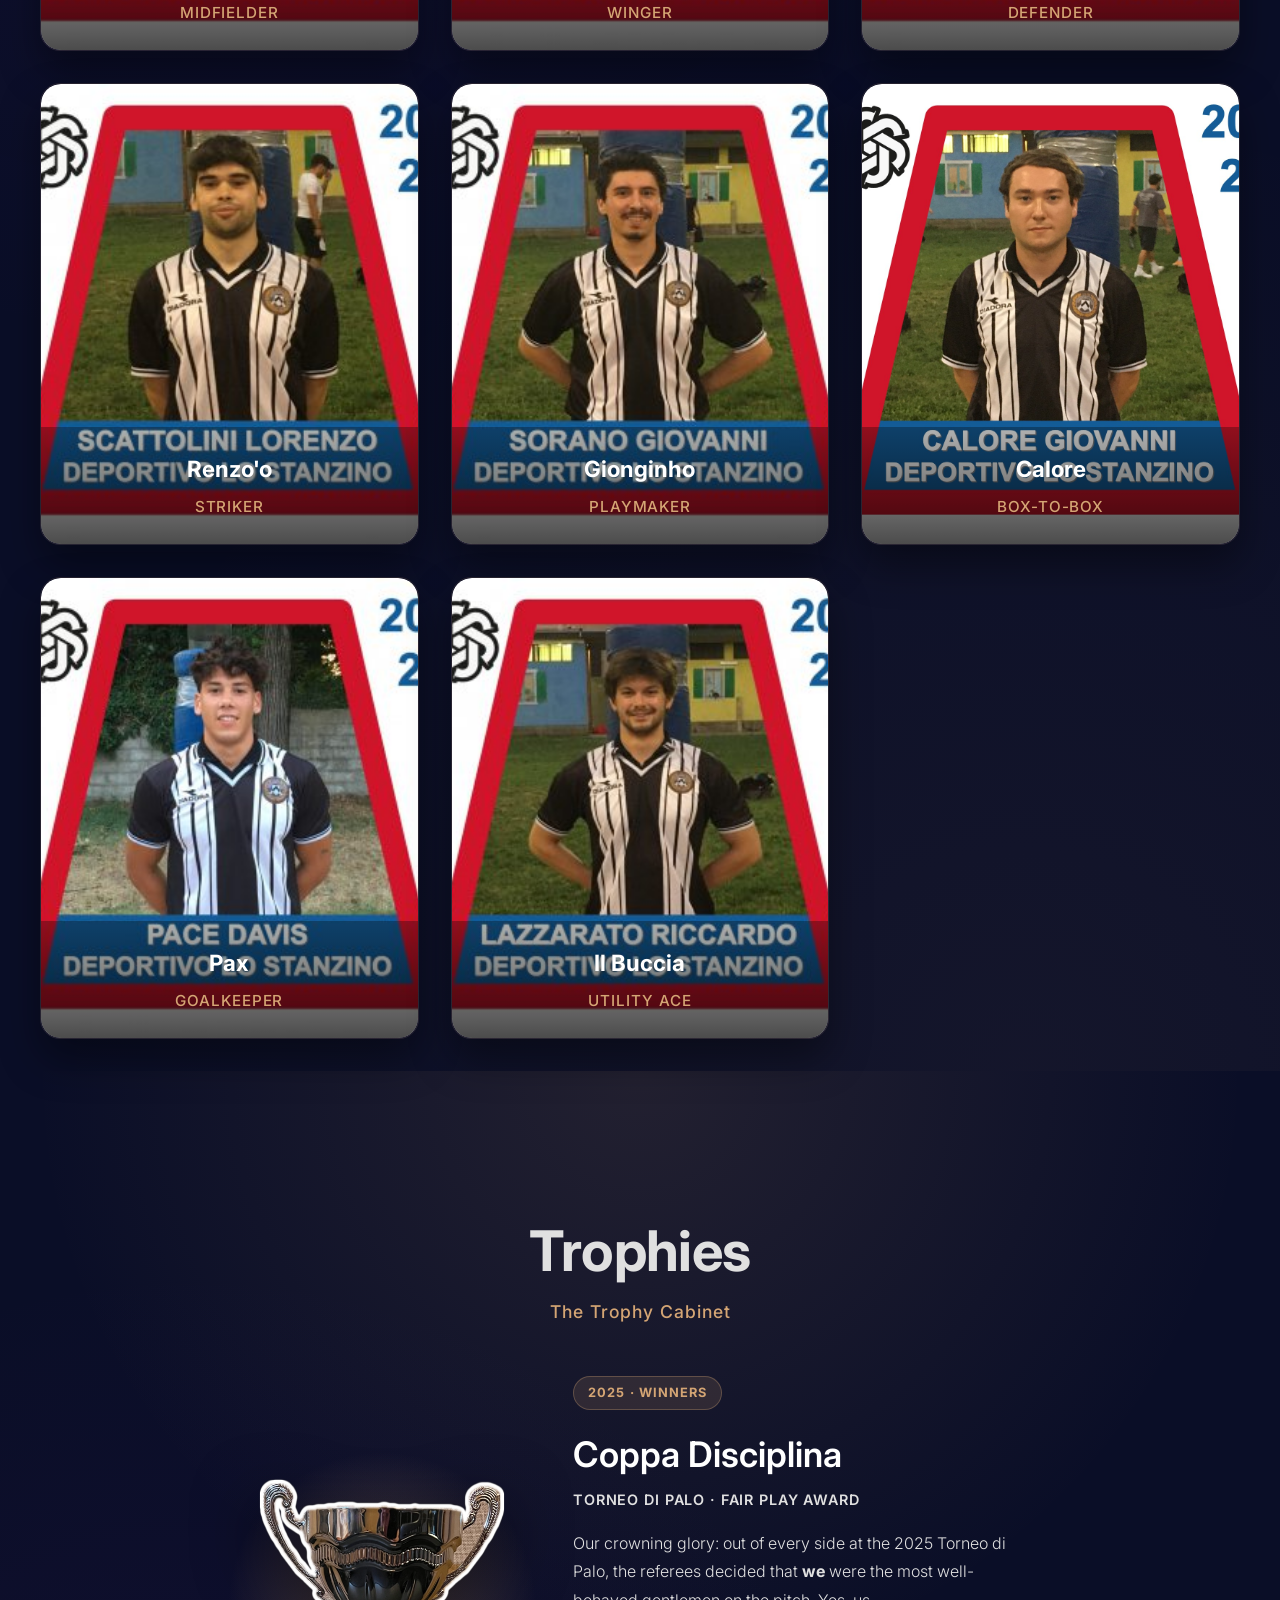
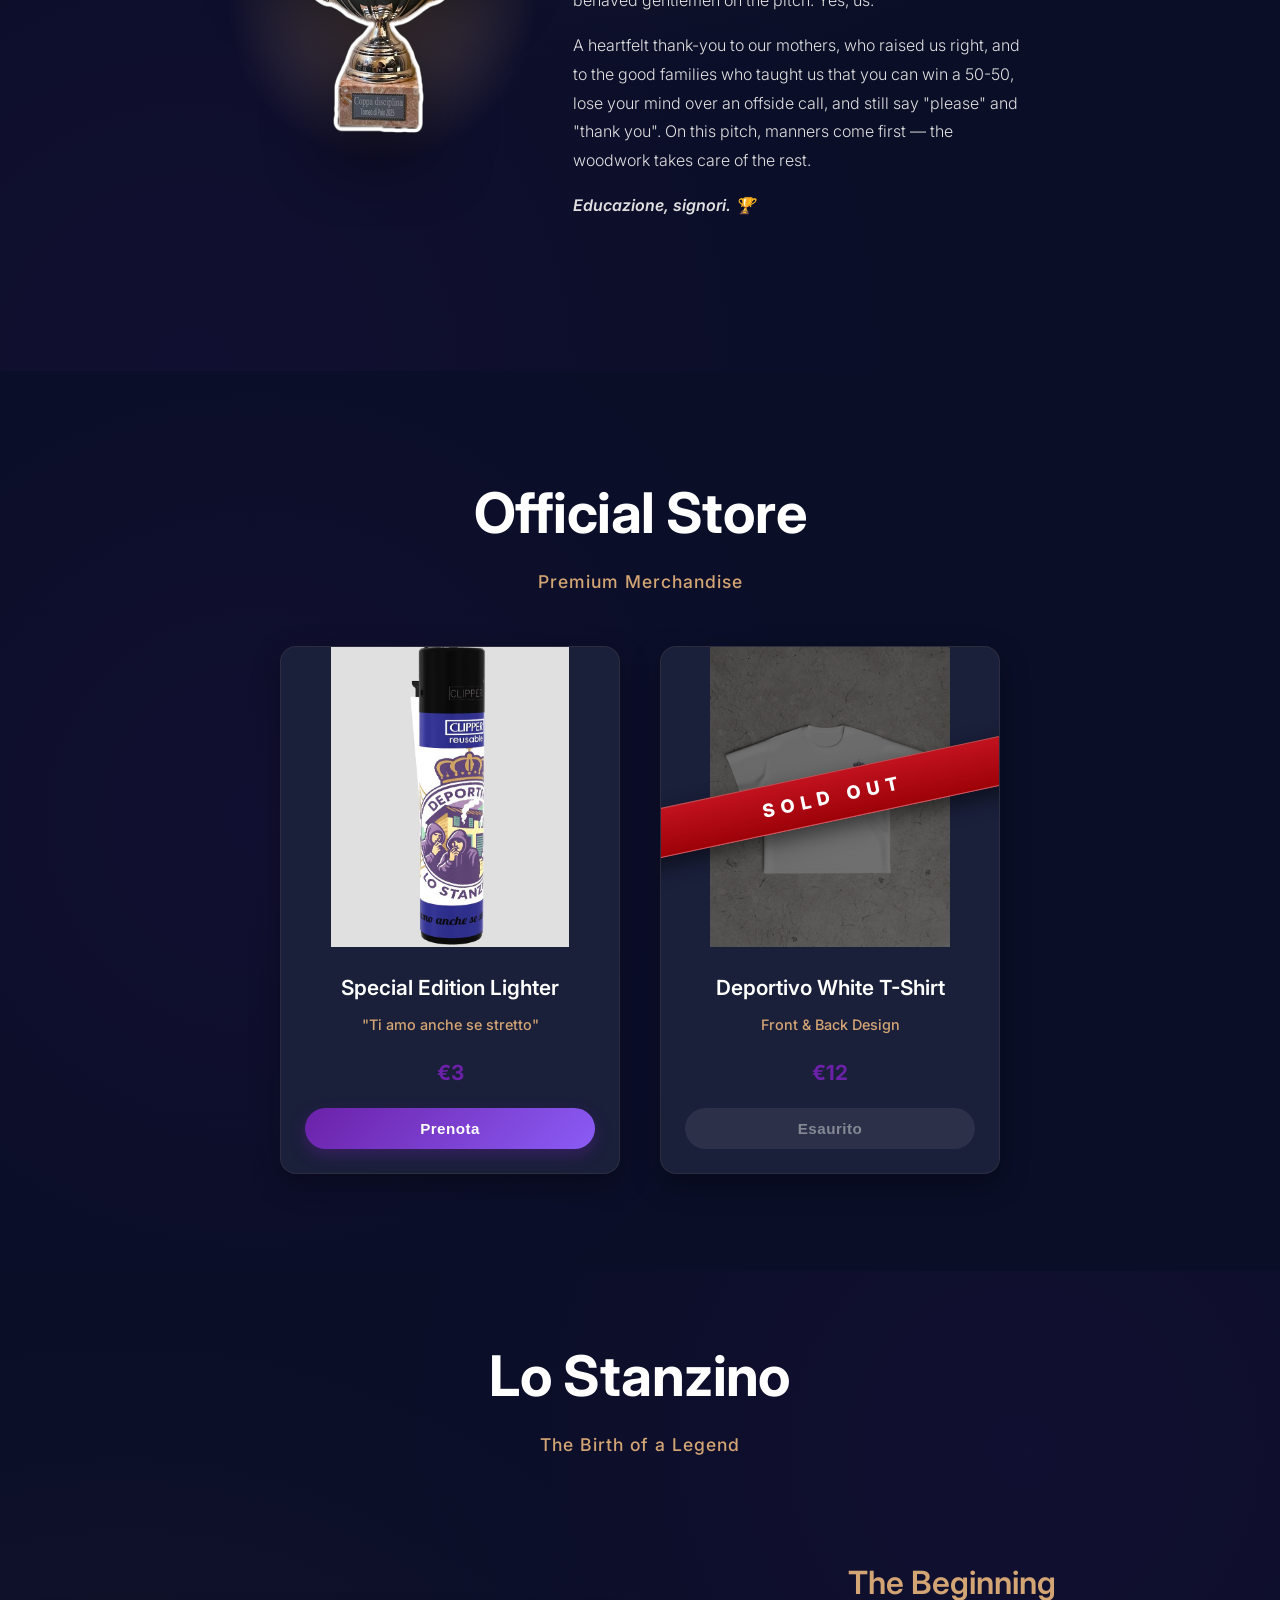
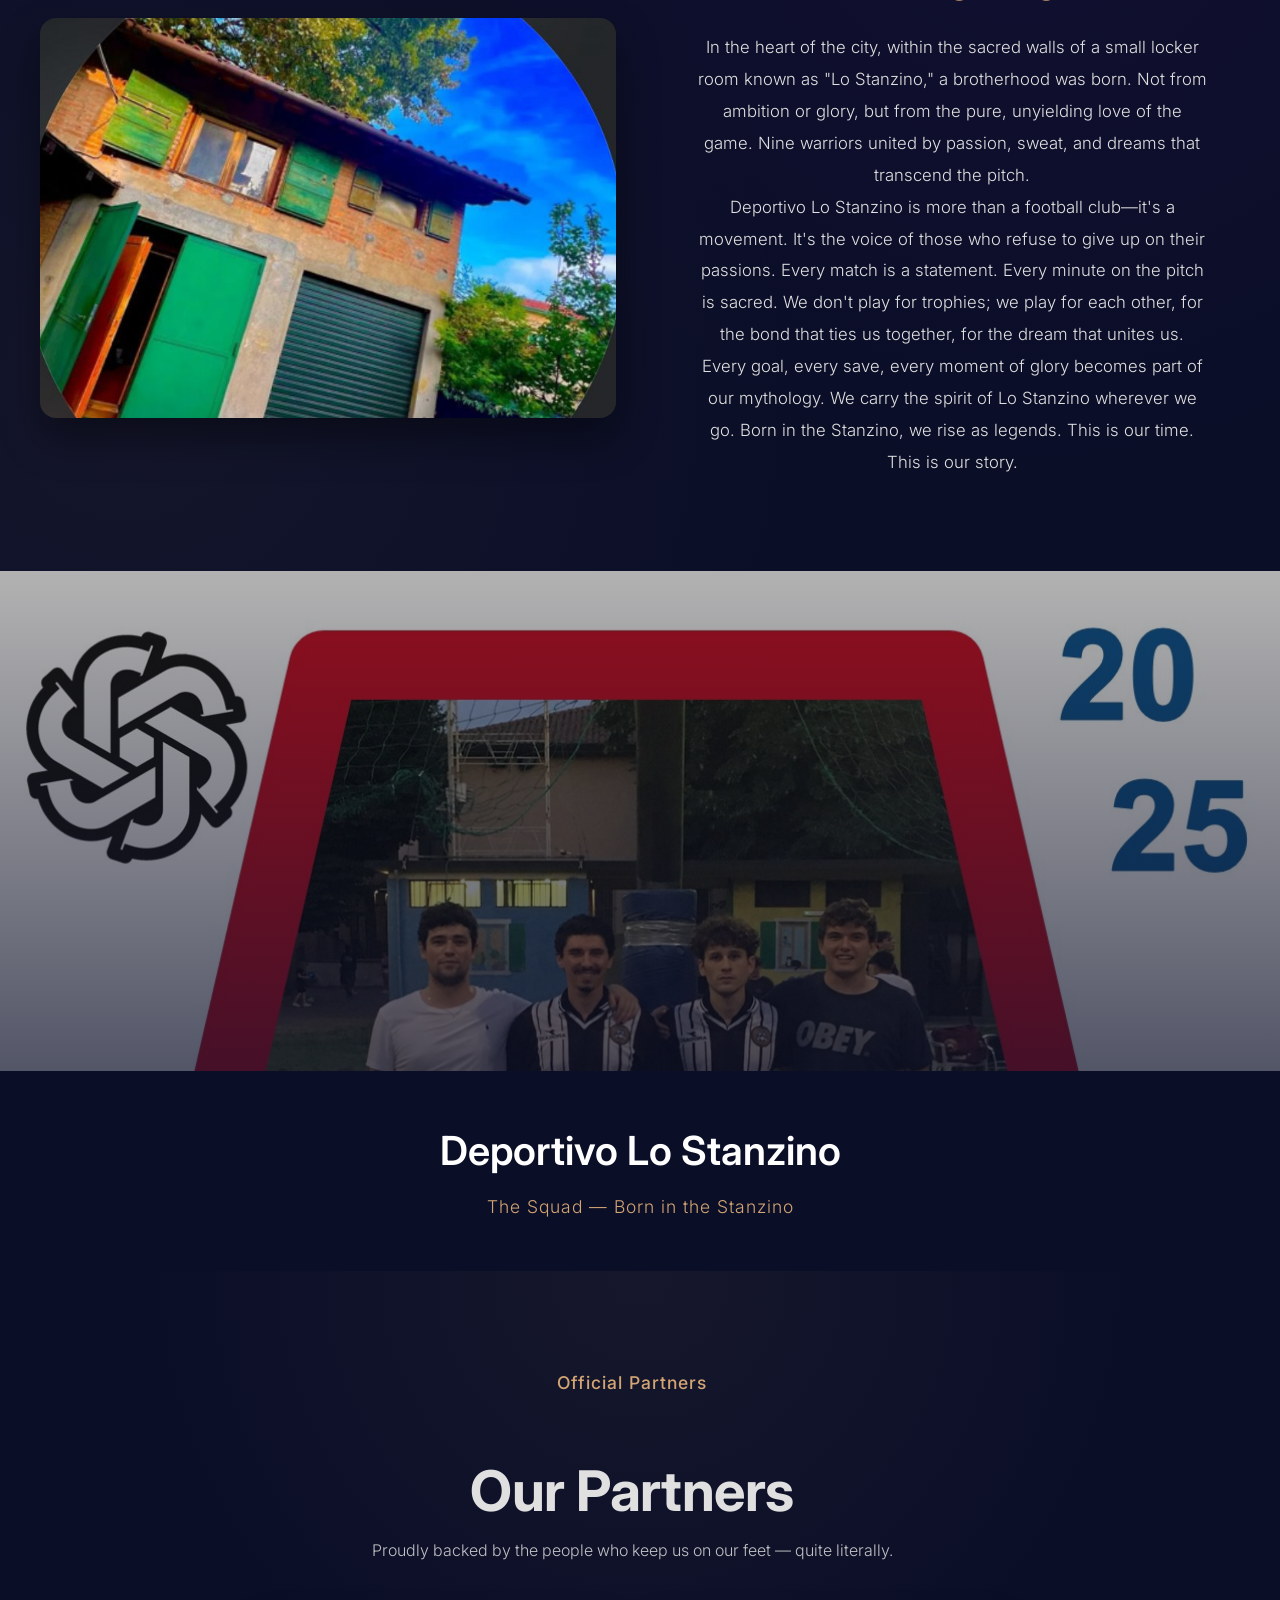
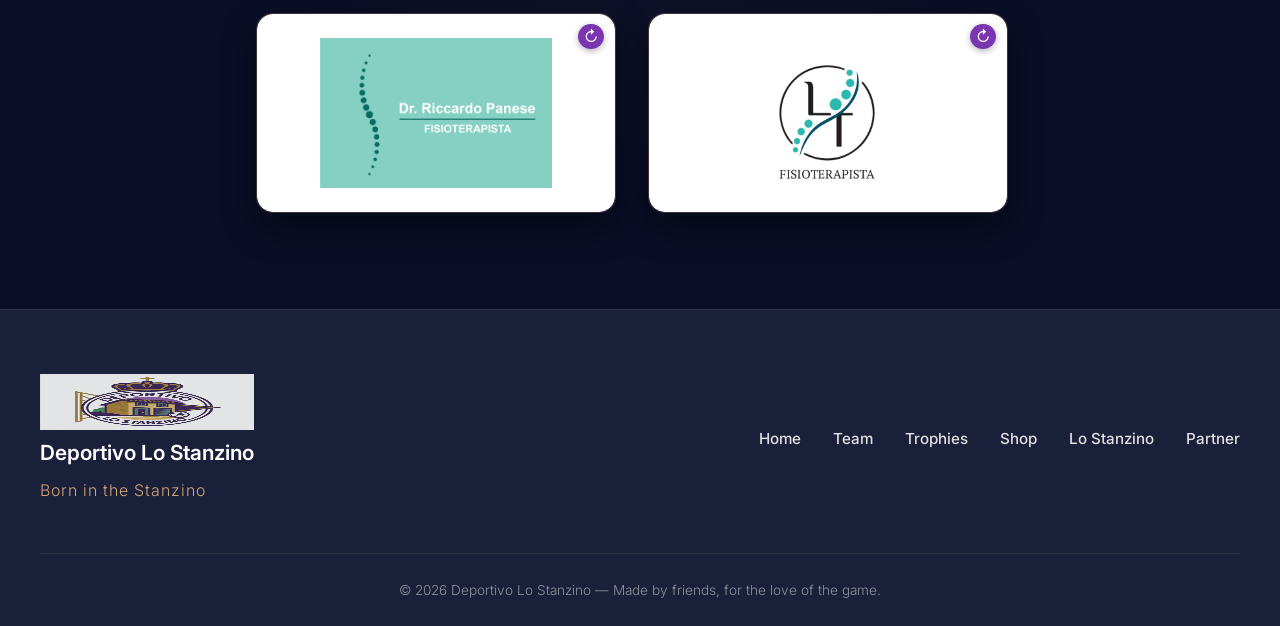
==== commit 655b4b8c: "Sponsor flip cards: show physiotherapist photo on the back - Panese card flips to his portrait (crop" ====
--- a/index.html
+++ b/index.html
@@ -30,7 +30,7 @@
     <link rel="preconnect" href="https://fonts.googleapis.com">
     <link rel="preconnect" href="https://fonts.gstatic.com" crossorigin>
     <link href="https://fonts.googleapis.com/css2?family=Inter:wght@300;400;500;600;700;800&display=swap" rel="stylesheet">
-    <link rel="stylesheet" href="style.css?v=sponsor2-1">
+    <link rel="stylesheet" href="style.css?v=sponsor-flip-3">
 </head>
 <body>
     <!-- SCROLL PROGRESS INDICATOR -->
@@ -325,11 +325,29 @@
             <h2>Our Partners</h2>
             <p class="sponsors-intro">Proudly backed by the people who keep us on our feet — quite literally.</p>
             <div class="sponsor-grid fade-in">
-                <div class="sponsor-card">
-                    <img loading="lazy" decoding="async" src="images/Sponsor/riccardo-panese-fisioterapista.png" alt="Dr. Riccardo Panese - Fisioterapista">
-                </div>
-                <div class="sponsor-card">
-                    <img loading="lazy" decoding="async" src="images/Sponsor/lt-fisioterapista.jpeg" alt="L.T. Fisioterapista">
+                <div class="sponsor-card flip" data-flip-card tabindex="0" role="button" aria-pressed="false" aria-label="Mostra la foto di Dr. Riccardo Panese">
+                    <div class="card-inner">
+                        <div class="card-face card-front">
+                            <img loading="lazy" decoding="async" src="images/Sponsor/riccardo-panese-fisioterapista.png" alt="Dr. Riccardo Panese - Fisioterapista">
+                            <span class="flip-hint" aria-hidden="true">&#8635;</span>
+                        </div>
+                        <div class="card-face card-back">
+                            <img loading="lazy" decoding="async" src="images/Sponsor/riccardo-panese-photo.jpg" alt="Dr. Riccardo Panese" class="sponsor-photo">
+                            <span class="sponsor-name">Dr. Riccardo Panese</span>
+                        </div>
+                    </div>
+                </div>
+                <div class="sponsor-card flip" data-flip-card tabindex="0" role="button" aria-pressed="false" aria-label="Mostra la foto di Dott. Leonardo Tagliapietra">
+                    <div class="card-inner">
+                        <div class="card-face card-front">
+                            <img loading="lazy" decoding="async" src="images/Sponsor/lt-fisioterapista.jpeg" alt="L.T. Fisioterapista">
+                            <span class="flip-hint" aria-hidden="true">&#8635;</span>
+                        </div>
+                        <div class="card-face card-back">
+                            <img loading="lazy" decoding="async" src="images/Sponsor/leonardo-tagliapietra-photo.jpg" alt="Dott. Leonardo Tagliapietra" class="sponsor-photo">
+                            <span class="sponsor-name">Dott. Leonardo Tagliapietra</span>
+                        </div>
+                    </div>
                 </div>
             </div>
         </div>
--- a/style.css
+++ b/style.css
@@ -1303,6 +1303,100 @@
     object-fit: contain;
 }
 
+/* Flip variant: front = logo, back = photo (keeps the same tile format) */
+.sponsor-card.flip {
+    display: block;
+    padding: 0;
+    overflow: hidden;
+    background: transparent;
+    perspective: 1200px;
+    cursor: pointer;
+}
+
+.sponsor-card.flip .card-inner {
+    position: relative;
+    width: 100%;
+    height: 100%;
+    transition: transform 0.7s cubic-bezier(0.22, 1, 0.36, 1);
+    transform-style: preserve-3d;
+}
+
+.sponsor-card.flip.is-flipped .card-inner {
+    transform: rotateY(180deg);
+}
+
+.sponsor-card.flip .card-face {
+    position: absolute;
+    inset: 0;
+    display: flex;
+    align-items: center;
+    justify-content: center;
+    overflow: hidden;
+    border-radius: 16px;
+    background: #ffffff;
+    backface-visibility: hidden;
+    -webkit-backface-visibility: hidden;
+}
+
+.sponsor-card.flip .card-front {
+    padding: 1.5rem 2rem;
+}
+
+.sponsor-card.flip .card-front img {
+    max-width: 100%;
+    max-height: 100%;
+    width: auto;
+    height: auto;
+    object-fit: contain;
+}
+
+.sponsor-card.flip .card-back {
+    transform: rotateY(180deg);
+}
+
+.sponsor-card.flip .card-back .sponsor-photo {
+    width: 100%;
+    height: 100%;
+    object-fit: contain;
+    object-position: center;
+}
+
+.sponsor-card.flip .sponsor-name {
+    position: absolute;
+    left: 0;
+    right: 0;
+    bottom: 0;
+    padding: 0.6rem 0.5rem 0.5rem;
+    text-align: center;
+    font-size: 0.85rem;
+    font-weight: 700;
+    letter-spacing: 0.02em;
+    color: #fff;
+    background: linear-gradient(180deg, transparent 0%, rgba(0, 0, 0, 0.78) 100%);
+}
+
+.flip-hint {
+    position: absolute;
+    top: 0.6rem;
+    right: 0.7rem;
+    width: 1.6rem;
+    height: 1.6rem;
+    display: flex;
+    align-items: center;
+    justify-content: center;
+    border-radius: 50%;
+    background: rgba(107, 33, 168, 0.9);
+    color: #fff;
+    font-size: 0.95rem;
+    line-height: 1;
+    box-shadow: 0 2px 6px rgba(0, 0, 0, 0.3);
+}
+
+.sponsor-card.flip:focus-visible {
+    outline: 2px solid rgba(212, 165, 116, 0.8);
+    outline-offset: 4px;
+}
+
 /* ============================
    FOOTER
    ============================ */
